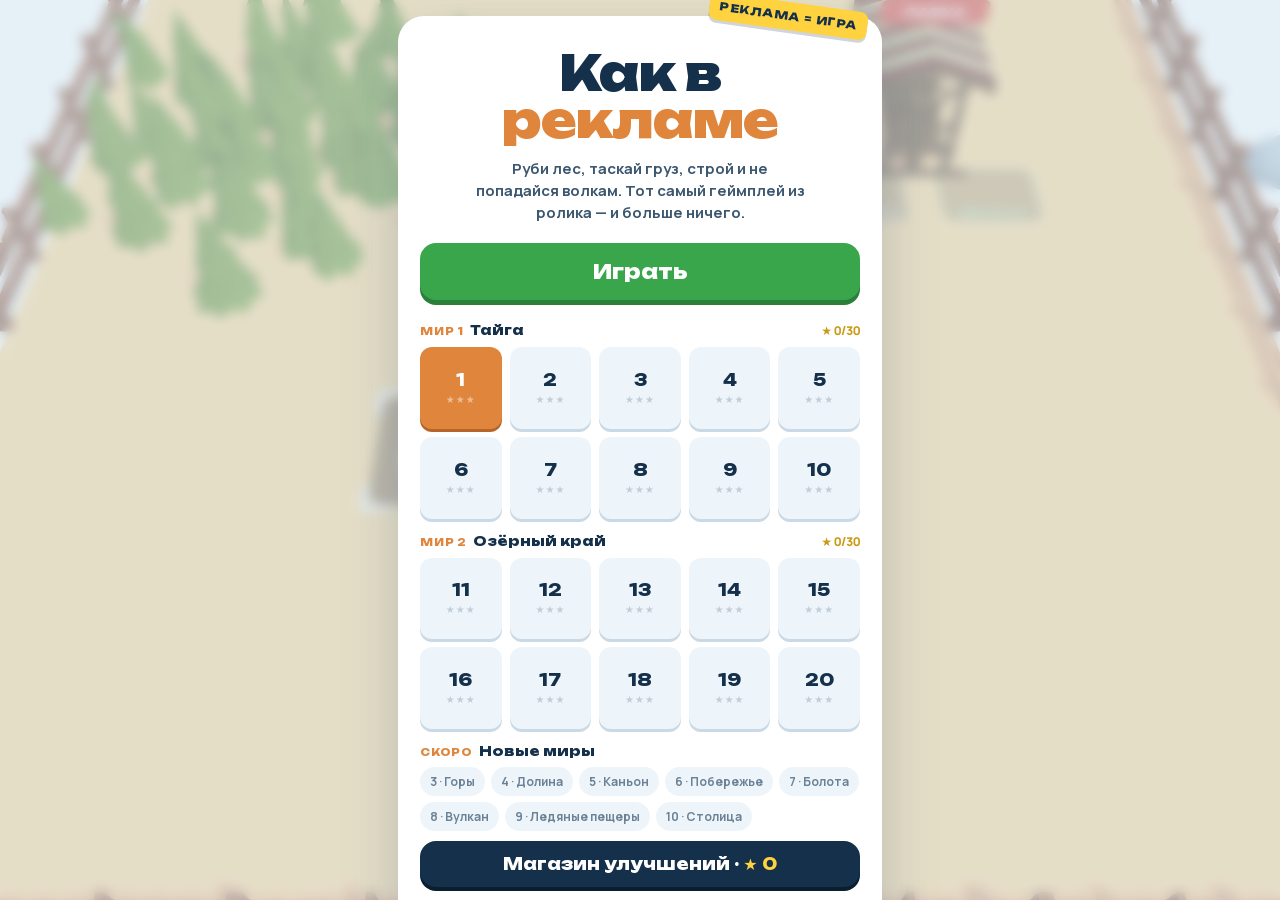
==== index.html @ d20b5e7c "Add files via upload" ====
<!doctype html>
<html lang="ru">
<meta charset="utf-8">
<meta name="viewport" content="width=device-width, initial-scale=1, viewport-fit=cover">
<title>Как в рекламе</title>

<link rel="stylesheet" href="fonts/fonts.css">
<style>
/* Полноэкранная 3D-сцена; интерфейс — плашки поверх, как в мобильных казуалках */
:root {
  --ink: #15304a;
  --snow: #eef5fa;
  --wood: #e0863c;
  --cash: #3aa64c;
  --gold: #ffd23f;
  --alert: #e2493b;
  --panel: rgba(255, 255, 255, .92);
  --display: "Unbounded", "Arial Black", system-ui, sans-serif;
  --body: "Manrope", system-ui, -apple-system, "Segoe UI", sans-serif;
  color-scheme: light;
}
[hidden] { display: none !important; }
html, body { height: 100%; margin: 0; overflow: hidden; background: #cfe3f0; color: var(--ink); font-family: var(--body); }
body { touch-action: none; -webkit-user-select: none; user-select: none; -webkit-tap-highlight-color: transparent; }
#game { position: fixed; inset: 0; }
#game canvas { display: block; width: 100%; height: 100%; }
button { font-family: var(--display); cursor: pointer; border: 0; }
button:focus-visible { outline: 3px solid var(--gold); outline-offset: 3px; }

/* HUD */
#hud { position: fixed; inset: 0; pointer-events: none; }
.hud-top {
  position: absolute; left: 0; right: 0; top: 0;
  padding: calc(env(safe-area-inset-top, 0px) + 12px) max(12px, env(safe-area-inset-right, 0px)) 0 max(12px, env(safe-area-inset-left, 0px));
  display: grid; grid-template-columns: auto 1fr auto; gap: 10px; align-items: start;
}
.money {
  display: flex; align-items: center; gap: 8px; background: var(--panel); border-radius: 14px;
  padding: 6px 14px 6px 8px; box-shadow: 0 3px 0 rgba(21, 48, 74, .18);
  font-family: var(--display); font-weight: 800; font-size: 22px; font-variant-numeric: tabular-nums;
}
.bill { width: 34px; height: 20px; border-radius: 4px; background: var(--cash); position: relative; box-shadow: inset 0 0 0 2px #2a8a3b; }
.bill::after { content: "$"; position: absolute; inset: 0; display: grid; place-items: center; color: #e9ffe9; font-size: 13px; font-weight: 900; }
.money.bump { animation: bump .25s ease-out; }
@keyframes bump { 40% { transform: scale(1.12); } }
.goal { justify-self: center; text-align: center; background: var(--panel); border-radius: 14px; padding: 7px 14px; box-shadow: 0 3px 0 rgba(21, 48, 74, .18); max-width: 100%; min-width: 0; }
.goal .lv { font-family: var(--display); font-weight: 800; font-size: 11px; letter-spacing: .08em; text-transform: uppercase; color: var(--wood); }
.goal .gt { font-weight: 800; font-size: 14px; }
.menu-btn { pointer-events: auto; width: 44px; height: 44px; border-radius: 14px; background: var(--panel); box-shadow: 0 3px 0 rgba(21, 48, 74, .18); color: var(--ink); font-size: 18px; font-weight: 900; }
.cargo {
  position: absolute; left: 50%; transform: translateX(-50%);
  bottom: calc(env(safe-area-inset-bottom, 0px) + 18px);
  background: rgba(21, 48, 74, .78); color: #fff; border-radius: 999px; padding: 6px 14px;
  font-weight: 800; font-size: 13px; font-variant-numeric: tabular-nums; white-space: nowrap;
}
.cargo.full { background: var(--wood); }
.hearts { margin-top: 6px; display: flex; gap: 3px; font-size: 22px; line-height: 1; }
.hearts span { color: var(--alert); text-shadow: 0 2px 0 rgba(21, 48, 74, .18); transition: transform .2s; }
.hearts span.off { color: rgba(21, 48, 74, .22); transform: scale(.85); }
.hint {
  position: absolute; left: 50%; transform: translateX(-50%); width: min(420px, calc(100% - 32px));
  bottom: calc(env(safe-area-inset-bottom, 0px) + 62px);
  background: var(--panel); border-radius: 14px; padding: 10px 14px; text-align: center; font-weight: 700; font-size: 14px; line-height: 1.35;
  box-shadow: 0 3px 0 rgba(21, 48, 74, .18); transition: opacity .4s;
}
.banner {
  position: absolute; left: 50%; top: 32%; transform: translate(-50%, -50%);
  font-family: var(--display); font-weight: 900; font-size: clamp(20px, 5.5vw, 40px); color: #fff; width: min(92vw, 720px); text-align: center; text-wrap: balance;
  text-shadow: 0 3px 0 var(--alert), 0 0 18px rgba(0, 0, 0, .25); opacity: 0; transition: opacity .25s;
}
.banner.show { opacity: 1; }
#flash { position: fixed; inset: 0; pointer-events: none; background: radial-gradient(transparent 40%, rgba(226, 73, 59, .55)); opacity: 0; transition: opacity .4s; }
#fx { position: fixed; inset: 0; pointer-events: none; overflow: hidden; }
.ft { position: absolute; left: 0; top: 0; font-family: var(--display); font-weight: 900; font-size: 20px; color: #fff; text-shadow: 0 2px 0 var(--cash), 0 0 6px rgba(0, 0, 0, .25); white-space: nowrap; will-change: transform; }
.ft.bad { text-shadow: 0 2px 0 var(--alert), 0 0 6px rgba(0, 0, 0, .25); }

/* Джойстик */
#joy { position: fixed; width: 120px; height: 120px; margin: -60px 0 0 -60px; border-radius: 50%; background: rgba(255, 255, 255, .25); box-shadow: inset 0 0 0 3px rgba(255, 255, 255, .7); pointer-events: none; }
#knob { position: absolute; left: 50%; top: 50%; width: 52px; height: 52px; margin: -26px 0 0 -26px; border-radius: 50%; background: rgba(255, 255, 255, .9); box-shadow: 0 3px 0 rgba(21, 48, 74, .25); }

/* Экраны */
.screen {
  position: fixed; inset: 0; display: grid; place-items: center; overflow-y: auto;
  padding: calc(env(safe-area-inset-top, 0px) + 16px) max(16px, env(safe-area-inset-right, 0px)) calc(env(safe-area-inset-bottom, 0px) + 16px) max(16px, env(safe-area-inset-left, 0px));
  background: rgba(207, 227, 240, .55); -webkit-backdrop-filter: blur(6px); backdrop-filter: blur(6px);
}
.card { width: min(440px, 100%); background: #fff; border-radius: 26px; padding: 28px 22px 22px; box-shadow: 0 8px 0 rgba(21, 48, 74, .16), 0 24px 60px rgba(21, 48, 74, .2); text-align: center; position: relative; }
.title { font-family: var(--display); font-weight: 900; font-size: clamp(34px, 10vw, 48px); line-height: .98; letter-spacing: -.02em; margin: 6px 0 0; text-wrap: balance; }
.title em { font-style: normal; color: var(--wood); }
.stamp {
  position: absolute; right: 14px; top: -14px; transform: rotate(8deg);
  background: var(--gold); color: var(--ink); font-family: var(--display); font-weight: 800; font-size: 11px; letter-spacing: .06em; text-transform: uppercase;
  padding: 7px 10px; border-radius: 8px; box-shadow: 0 3px 0 rgba(21, 48, 74, .2);
}
.tag { font-size: 15px; line-height: 1.45; margin: 14px auto 20px; max-width: 34ch; color: #3c5770; font-weight: 600; }
.play { width: 100%; background: var(--cash); color: #fff; font-size: 20px; font-weight: 800; padding: 16px; border-radius: 16px; box-shadow: 0 5px 0 #2a7f39; }
.play:active { transform: translateY(3px); box-shadow: 0 2px 0 #2a7f39; }
.lvl-head { font-family: var(--display); font-weight: 800; font-size: 11px; letter-spacing: .08em; text-transform: uppercase; color: #6b8296; margin: 22px 0 10px; }
.lvls { display: grid; grid-template-columns: repeat(5, 1fr); gap: 8px; }
.lvls button { aspect-ratio: 1; border-radius: 12px; background: var(--snow); color: var(--ink); font-size: 16px; font-weight: 800; box-shadow: 0 3px 0 #c9d9e5; }
.lvls button.cur { background: var(--wood); color: #fff; box-shadow: 0 3px 0 #b5652a; }
.lvls button:disabled { opacity: .4; cursor: default; }
.lvls button { display: grid; place-content: center; gap: 2px; }
.worlds { display: grid; gap: 14px; margin-top: 22px; text-align: left; }
.world-h { display: flex; justify-content: space-between; align-items: baseline; gap: 10px; margin-bottom: 8px; }
.world-h b { font-family: var(--display); font-size: 13px; font-weight: 800; }
.world-h span { font-size: 12px; font-weight: 800; color: #c99a12; font-variant-numeric: tabular-nums; }
.world-h small { font-family: var(--display); font-size: 10px; letter-spacing: .08em; text-transform: uppercase; color: var(--wood); margin-right: 6px; }
.soon { display: flex; flex-wrap: wrap; gap: 6px; }
.soon span { background: var(--snow); color: #6b8296; border-radius: 999px; padding: 6px 10px; font-size: 12px; font-weight: 700; }
.lvls .st { font-family: var(--body); font-size: 10px; letter-spacing: 1px; color: var(--gold); text-shadow: 0 1px 0 rgba(21, 48, 74, .25); }
.lvls .st i { font-style: normal; color: rgba(21, 48, 74, .2); text-shadow: none; }
.lvls button.cur .st i { color: rgba(255, 255, 255, .45); }
.shop-btn { width: 100%; margin-top: 10px; background: var(--ink); color: #fff; font-size: 16px; font-weight: 800; padding: 13px; border-radius: 16px; box-shadow: 0 4px 0 #0b1e30; }
.shop-btn b { color: var(--gold); }
.win-stars { display: grid; gap: 6px; text-align: left; margin: 0 auto 18px; max-width: 280px; }
.win-stars div { display: flex; gap: 10px; align-items: center; font-weight: 700; font-size: 14px; color: #3c5770; }
.win-stars span { font-size: 22px; color: rgba(21, 48, 74, .2); }
.win-stars .ok span { color: var(--gold); text-shadow: 0 2px 0 #c99a12; }
.perks { display: grid; gap: 8px; margin: 16px 0 6px; text-align: left; }
.perk { display: grid; grid-template-columns: 1fr auto; gap: 4px 12px; align-items: center; background: var(--snow); border-radius: 14px; padding: 11px 12px; }
.perk h3 { margin: 0; font-family: var(--display); font-size: 13px; font-weight: 800; }
.perk p { margin: 0; grid-column: 1; font-size: 12.5px; color: #3c5770; font-weight: 600; line-height: 1.35; }
.perk button { grid-row: 1 / span 2; grid-column: 2; min-width: 74px; padding: 10px 12px; border-radius: 12px; background: var(--gold); color: var(--ink); font-size: 14px; font-weight: 800; box-shadow: 0 3px 0 #c99a12; }
.perk button:disabled { background: #dbe5ee; box-shadow: none; color: #6b8296; cursor: default; }
.perk .lvl { color: var(--wood); }
.balance { font-family: var(--display); font-weight: 800; font-size: 18px; margin-top: 6px; }
.balance b { color: #c99a12; }
.foot { margin-top: 16px; font-size: 12px; color: #6b8296; line-height: 1.4; }
.sound { margin-top: 12px; background: none; color: #6b8296; font-family: var(--body); font-weight: 700; font-size: 13px; padding: 6px; }
.win-big { font-family: var(--display); font-weight: 900; font-size: 34px; margin: 4px 0 6px; }
.win-sub { font-weight: 700; color: #3c5770; margin-bottom: 18px; }
.stats { display: flex; justify-content: center; gap: 22px; margin-bottom: 20px; font-variant-numeric: tabular-nums; }
.stats b { display: block; font-family: var(--display); font-size: 22px; }
.stats span { font-size: 12px; color: #6b8296; font-weight: 700; }
@media (prefers-reduced-motion: reduce) { .money.bump { animation: none; } }
</style>

<div id="game"></div>
<div id="fx"></div>
<div id="flash"></div>
<div id="hud" hidden>
  <div class="hud-top">
    <div><div class="money" id="money"><span class="bill"></span><span id="moneyV">0</span></div><div class="hearts" id="hearts" aria-label="Здоровье"></div></div>
    <div class="goal"><div class="lv" id="lvName">Уровень 1</div><div class="gt" id="goalT">Цель</div></div>
    <button class="menu-btn" id="menuBtn" aria-label="Меню">II</button>
  </div>
  <div class="hint" id="hint"></div>
  <div class="cargo" id="cargo">Груз 0/8</div>
  <div class="banner" id="banner">Волк рядом!</div>
</div>
<div id="joy" hidden><div id="knob"></div></div>

<div class="screen" id="menu">
  <div class="card">
    <div class="stamp">реклама = игра</div>
    <h1 class="title">Как в<br><em>рекламе</em></h1>
    <p class="tag">Руби лес, таскай груз, строй и не попадайся волкам. Тот самый геймплей из ролика — и больше ничего.</p>
    <button class="play" id="playBtn">Играть</button>
    <div class="worlds" id="lvls"></div>
    <button class="shop-btn" id="shopBtn">Магазин улучшений · <b id="starBal">★ 0</b></button>
    <button class="sound" id="soundBtn">Звук: вкл</button>
    <div class="foot">Тяни пальцем по экрану, чтобы идти. На компьютере — WASD или стрелки.</div>
    <div class="foot" id="testNote" hidden>Тестовый режим: все уровни открыты.</div>
  </div>
</div>

<div class="screen" id="shop" hidden>
  <div class="card">
    <div class="lvl-head" style="margin-top:0">Навсегда, для всех уровней</div>
    <h2 class="win-big" style="font-size:26px">Магазин улучшений</h2>
    <div class="balance">У тебя: <b id="shopBal">★ 0</b></div>
    <div class="perks" id="perks"></div>
    <div class="foot">Звёзды дают за уровни: построил, обошёлся без укусов и потерь, уложился во время. Переиграй уровень, чтобы добрать звёзды.</div>
    <button class="sound" id="shopBack">Назад</button>
  </div>
</div>

<div class="screen" id="win" hidden>
  <div class="card">
    <div class="lvl-head" style="margin-top:0" id="winLv">Уровень 1</div>
    <div class="win-big" id="winT">Построено!</div>
    <div class="win-sub" id="winS">Склад готов</div>
    <div class="win-stars" id="winStars"></div>
    <div class="stats">
      <div><b id="stTime">0:00</b><span>время</span></div>
      <div><b id="stEarn">$0</b><span>заработано</span></div>
    </div>
    <button class="play" id="nextBtn">Дальше</button>
    <button class="sound" id="toMenuBtn">В меню</button>
  </div>
</div>

<script src="vendor/three.min.js"></script>
<script src="vendor/GLTFLoader.js"></script>
<script src="vendor/SkeletonUtils.js"></script>
<script src="levels.js"></script>
<script>
(() => {
'use strict';
const $ = s => document.querySelector(s);
const PI = Math.PI;
const rnd = (a, b) => a + Math.random() * (b - a);

// ---------- Данные ----------
const ITEM = {
  log:   { val: 2,  step: .34, name: 'БРЁВНА' },
  plank: { val: 6,  step: .15, name: 'ДОСКИ' },
  stone: { val: 3,  step: .36, name: 'КАМЕНЬ' },
  brick: { val: 9,  step: .25, name: 'КИРПИЧ' },
  fish:  { val: 3,  step: .22, name: 'РЫБА' },
  meal:  { val: 10, step: .26, name: 'КОНСЕРВЫ' },
  beam:  { val: 12, step: .21, name: 'БРУС' },
  furn:  { val: 22, step: .42, name: 'МЕБЕЛЬ' },
  tile:  { val: 17, step: .08, name: 'ПЛИТКА' },
  mosaic:{ val: 30, step: .1,  name: 'МОЗАИКА' },
  snack: { val: 18, step: .26, name: 'ЗАКУСКИ' },
  deli:  { val: 32, step: .2,  name: 'ДЕЛИКАТЕСЫ' },
  reed:  { val: 2,  step: .2,  name: 'ТРОСТНИК' },
  basket:{ val: 7,  step: .3,  name: 'КОРЗИНЫ' },
  crate: { val: 14, step: .4,  name: 'КОРОБА' },
  cash:  { val: 0,  step: .08 },
};
const SRC = {
  tree: { item: 'log',   hp: 5, regrow: 5 },
  rock: { item: 'stone', hp: 6, regrow: 6 },
  hole: { item: 'fish',  hp: 7, regrow: 4 },
  reed: { item: 'reed',  hp: 5, regrow: 4 },
};
const CONV = {
  saw:   { in: 'log',   out: 'plank', time: .55, label: 'ПИЛОРАМА',  color: 0x3d87d6, tiers: ['plank', 'beam', 'furn'] },
  kiln:  { in: 'stone', out: 'brick', time: .65, label: 'ПЕЧЬ',      color: 0xd8683f, tiers: ['brick', 'tile', 'mosaic'] },
  grill: { in: 'fish',  out: 'meal',  time: .65, label: 'КОПТИЛЬНЯ', color: 0x8a66cf, tiers: ['meal', 'snack', 'deli'] },
  weave: { in: 'reed',  out: 'basket', time: .5, label: 'ПЛЕТЕЛЬНЯ', color: 0x9b7a3a, tiers: ['basket', 'crate'] },
};

const LEVELS = window.KVR_LEVELS, WORLDS = window.KVR_WORLDS;
// ---------- Хранилище ----------
const store = {
  get(k, d) { try { const v = localStorage.getItem(k); return v == null ? d : JSON.parse(v); } catch (e) { return d; } },
  set(k, v) { try { localStorage.setItem(k, JSON.stringify(v)); } catch (e) {} },
};
// Тестовый режим: все уровни открыты сразу. Перед выпуском поставить false
const TEST_UNLOCK_ALL = true;
let unlocked = TEST_UNLOCK_ALL ? LEVELS.length - 1 : Math.min(store.get('kvr_unlocked', 0), LEVELS.length - 1);
let muted = store.get('kvr_muted', false);
// Звёзды: лучший результат по каждому уровню. Бонусы покупаются за звёзды и действуют на всех уровнях
let bestStars = store.get('kvr_stars', {});
let perks = store.get('kvr_perks', {});
const PAR_TIME = 180;
const PERKS = [
  { id: 'cash', name: 'Стартовый капитал', costs: [3, 6, 12], desc: l => `Начинаешь уровень с $${[30, 80, 200][l]}`, val: l => [0, 30, 80, 200][l] },
  { id: 'heart', name: 'Четвёртое сердце', costs: [10], desc: () => 'Четыре сердца вместо трёх' },
  { id: 'boots', name: 'Удобные сапоги', costs: [5], desc: () => 'С первой секунды бегаешь на 10% быстрее' },
  { id: 'pocket', name: 'Большой карман', costs: [5], desc: () => 'Рюкзак на старте — 10 мест вместо 8' },
  { id: 'torch', name: 'Долгий факел', costs: [4], desc: () => 'Факел горит 20 секунд вместо 15' },
  { id: 'worker', name: 'Первый работник', costs: [15], desc: () => 'Первого работника на уровне нанимаешь бесплатно' },
];
const perkLvl = id => perks[id] || 0;
const starsTotal = () => Object.values(bestStars).reduce((a, b) => a + b, 0);
const starsSpent = () => PERKS.reduce((sum, p) => sum + p.costs.slice(0, perkLvl(p.id)).reduce((a, b) => a + b, 0), 0);
const starsLeft = () => starsTotal() - starsSpent();

// ---------- Звук ----------
let AC = null;
function initAudio() { if (AC) return; try { AC = new (window.AudioContext || window.webkitAudioContext)(); } catch (e) {} }
function beep(f = 600, d = .06, type = 'sine', v = .05) {
  if (!AC || muted) return;
  const t = AC.currentTime, o = AC.createOscillator(), g = AC.createGain();
  o.type = type; o.frequency.setValueAtTime(f, t);
  g.gain.setValueAtTime(v, t); g.gain.exponentialRampToValueAtTime(.0001, t + d);
  o.connect(g).connect(AC.destination); o.start(t); o.stop(t + d + .02);
}
let lastBeep = 0;
function tick(f) { const n = performance.now(); if (n - lastBeep < 45) return; lastBeep = n; beep(f, .05, 'triangle', .04); }

// ---------- Рендер ----------
const renderer = new THREE.WebGLRenderer({ antialias: true });
renderer.setPixelRatio(Math.min(window.devicePixelRatio || 1, 2));
renderer.shadowMap.enabled = true;
renderer.shadowMap.type = THREE.PCFSoftShadowMap;
renderer.outputEncoding = THREE.sRGBEncoding;
$('#game').appendChild(renderer.domElement);
const scene = new THREE.Scene();
scene.background = new THREE.Color(0xcfe3f0);
scene.fog = new THREE.Fog(0xcfe3f0, 34, 75);
const camera = new THREE.PerspectiveCamera(42, 1, .1, 200);
scene.add(new THREE.HemisphereLight(0xffffff, 0x9cb3c7, 1.0));
const sun = new THREE.DirectionalLight(0xfff2dc, 1.05);
sun.castShadow = true;
sun.shadow.mapSize.set(1024, 1024);
Object.assign(sun.shadow.camera, { left: -20, right: 20, top: 20, bottom: -20, near: 1, far: 60 });
sun.shadow.bias = -.0008;
scene.add(sun, sun.target);

const matCache = {};
function M(c, extra) {
  const k = c + (extra ? JSON.stringify(extra) : '');
  return matCache[k] || (matCache[k] = new THREE.MeshLambertMaterial(Object.assign({ color: new THREE.Color(c).convertSRGBToLinear() }, extra)));
}
function mesh(geo, c, extra) {
  const m = new THREE.Mesh(geo, M(c, extra));
  m.castShadow = true; m.receiveShadow = true;
  return m;
}
const GEO = {
  log: new THREE.CylinderGeometry(.17, .17, .85, 10).rotateZ(PI / 2),
  plank: new THREE.BoxGeometry(.9, .12, .34),
  stone: new THREE.DodecahedronGeometry(.21),
  brick: new THREE.BoxGeometry(.5, .22, .3),
  fish: new THREE.SphereGeometry(.2, 10, 8).scale(2.2, .7, .9),
  meal: new THREE.CylinderGeometry(.19, .19, .24, 12),
  beam: new THREE.BoxGeometry(.9, .2, .2),
  furn: new THREE.BoxGeometry(.55, .4, .45),
  tile: new THREE.BoxGeometry(.5, .06, .5),
  mosaic: new THREE.BoxGeometry(.5, .08, .5),
  snack: new THREE.CylinderGeometry(.17, .17, .24, 10),
  deli: new THREE.CylinderGeometry(.22, .22, .18, 12),
  reed: new THREE.CylinderGeometry(.14, .14, .85, 8).rotateZ(PI / 2),
  basket: new THREE.CylinderGeometry(.24, .17, .28, 10),
  crate: new THREE.BoxGeometry(.55, .38, .45),
  cash: new THREE.BoxGeometry(.55, .07, .28),
};
const ITEM_COLOR = { log: 0xc5713a, plank: 0xeab877, stone: 0x97a1ac, brick: 0xc24f3a, fish: 0x6f96b5, meal: 0xf2a230, cash: 0x3aa64c,
  beam: 0xa8693a, furn: 0x7b4a2a, tile: 0xd9774a, mosaic: 0x3aa6b9, snack: 0x5fae5f, deli: 0xffd23f,
  reed: 0x9bb54a, basket: 0xc08a4a, crate: 0xb5653a };
// Предметы в руках: где есть 3D-модель — она (подогнана по длине, шаг стопки берётся из её высоты), иначе простая фигура
const ITEM_MODEL = { log: ['item_log', .85], plank: ['item_plank', .9], fish: ['item_fish', .8], crate: ['item_box', .55] };
const itemTpl = {};
function itemTemplate(kind) {
  if (itemTpl[kind]) return itemTpl[kind];
  const cfg = ITEM_MODEL[kind]; if (!cfg || !ASSETS[cfg[0]]) return null;
  const m = model(cfg[0], cfg[1], 'w'), inner = m.children[0];
  const sz = new THREE.Box3().setFromObject(m).getSize(new THREE.Vector3());
  if (sz.z > sz.x) inner.rotation.y = PI / 2;          // в стопке предмет лежит вдоль оси x
  const h = m.userData.height;
  inner.position.y -= h / 2;                            // стопка ставит предмет по центру
  ITEM[kind].step = Math.max(.1, h + .01);
  let skinned = false; m.traverse(o => { if (o.isSkinnedMesh) skinned = true; });
  return (itemTpl[kind] = { m, skinned });
}
function makeItem(kind) {
  const t = itemTemplate(kind);
  if (t) return t.skinned ? THREE.SkeletonUtils.clone(t.m) : t.m.clone(true);
  return mesh(GEO[kind], ITEM_COLOR[kind]);
}
const wp = o => o.getWorldPosition(new THREE.Vector3());

// Текстуры-надписи на земле
let texList = [];
function canvasTex(w, h) {
  const c = document.createElement('canvas'); c.width = w; c.height = h;
  const tex = new THREE.CanvasTexture(c); tex.encoding = THREE.sRGBEncoding; tex.anisotropy = 4;
  texList.push(tex);
  return { c, ctx: c.getContext('2d'), tex };
}
function rr(ctx, x, y, w, h, r) {
  ctx.beginPath(); ctx.moveTo(x + r, y); ctx.arcTo(x + w, y, x + w, y + h, r); ctx.arcTo(x + w, y + h, x, y + h, r);
  ctx.arcTo(x, y + h, x, y, r); ctx.arcTo(x, y, x + w, y, r); ctx.closePath();
}
function flatPlane(tex, w, h) {
  const m = new THREE.Mesh(new THREE.PlaneGeometry(w, h), new THREE.MeshBasicMaterial({ map: tex, transparent: true, depthWrite: false }));
  m.rotation.x = -PI / 2; m.renderOrder = 1;
  return m;
}
function fitFont(ctx, text, weight, size, maxW) {
  do { ctx.font = `${weight} ${size}px Unbounded, "Arial Black", sans-serif`; size -= 2; } while (ctx.measureText(text).width > maxW && size > 10);
}
function zoneMark(text, color = '#ffffff') {
  const cv = canvasTex(256, 200), { ctx } = cv;
  rr(ctx, 10, 10, 236, 180, 24); ctx.fillStyle = 'rgba(70,45,28,.28)'; ctx.fill();
  ctx.setLineDash([18, 12]); ctx.lineWidth = 7; ctx.strokeStyle = color; rr(ctx, 10, 10, 236, 180, 24); ctx.stroke();
  ctx.setLineDash([]); ctx.fillStyle = color; ctx.textAlign = 'center'; fitFont(ctx, text, 800, 30, 200); ctx.fillText(text, 128, 172);
  cv.tex.needsUpdate = true;
  return flatPlane(cv.tex, 1.9, 1.5);
}
function signBoard(text, bg) {
  const cv = canvasTex(256, 72), { ctx } = cv;
  rr(ctx, 4, 4, 248, 64, 14); ctx.fillStyle = bg; ctx.fill();
  ctx.fillStyle = '#fff'; ctx.textAlign = 'center'; ctx.textBaseline = 'middle'; fitFont(ctx, text, 800, 30, 220); ctx.fillText(text, 128, 38);
  cv.tex.needsUpdate = true;
  const m = new THREE.Mesh(new THREE.PlaneGeometry(1.9, .53), new THREE.MeshBasicMaterial({ map: cv.tex, transparent: true }));
  return m;
}

// ---------- 3D-модели (Quaternius, CC0 — список в models/CREDITS.txt) ----------
// Общие модели нужны всегда, остальные — по миру (WORLDS[i].models в levels.js)
const COMMON_ASSETS = ['player', 'helper', 'wolf', 'pine', 'rock', 'bonfire', 'market', 'fence', 'item_log', 'item_plank', 'item_fish'];
const worldOf = i => Math.floor(i / 10);
const worldAssets = i => (WORLDS[worldOf(i)] && WORLDS[worldOf(i)].models) || [];
const CONV_MODEL = { saw: 'sawmill', kiln: 'kiln', grill: 'grill', weave: 'weaver' };
const ASSETS = {};
const assetTried = new Set();
const missingAssets = names => names.filter(n => !assetTried.has(n));
function loadAssets(names, onProgress = () => {}) {
  names = missingAssets(names); names.forEach(n => assetTried.add(n));
  if (!names.length) return Promise.resolve();
  if (!THREE.GLTFLoader) return Promise.resolve();
  const loader = new THREE.GLTFLoader();
  let done = 0;
  const step = () => { done++; onProgress(done / names.length); };
  return Promise.all(names.map(n => new Promise(res => {
    // модели лежат как .json с base64 внутри: артефакт не раздаёт .glb
    fetch('models/' + n + '.json').then(r => r.json()).then(j => {
      const bin = atob(j.glb), buf = new Uint8Array(bin.length);
      for (let i = 0; i < bin.length; i++) buf[i] = bin.charCodeAt(i);
      loader.parse(buf.buffer, '', g => {
      g.scene.traverse(o => {
        if (!o.isMesh) return;
        o.castShadow = true; o.receiveShadow = true;
        (Array.isArray(o.material) ? o.material : [o.material]).forEach(m => { if ('metalness' in m) { m.metalness = 0; m.roughness = Math.max(m.roughness, .85); } });
      });
      ASSETS[n] = g; step(); res();
      }, () => { step(); res(); });
    }).catch(() => { step(); res(); });
  })));
}
// Копия модели, приведённая к нужному размеру: стоит на земле, по центру. fit: 'h' — по высоте, 'w' — по ширине основания
function model(name, size, fit = 'h') {
  const a = ASSETS[name]; if (!a) return null;
  let skinned = false; a.scene.traverse(o => { if (o.isSkinnedMesh) skinned = true; });
  const obj = skinned && THREE.SkeletonUtils ? THREE.SkeletonUtils.clone(a.scene) : a.scene.clone(true);
  const wrap = new THREE.Group(); wrap.add(obj);
  obj.updateMatrixWorld(true);
  const sz = new THREE.Box3().setFromObject(obj).getSize(new THREE.Vector3());
  obj.scale.multiplyScalar(size / (fit === 'h' ? sz.y : Math.max(sz.x, sz.z)));
  obj.updateMatrixWorld(true);
  const b = new THREE.Box3().setFromObject(obj), c = b.getCenter(new THREE.Vector3());
  obj.position.x -= c.x; obj.position.z -= c.z; obj.position.y -= b.min.y;
  wrap.userData.height = b.max.y - b.min.y;
  return wrap;
}
function makeRig(root, gltf, map) {
  const mixer = new THREE.AnimationMixer(root), acts = {};
  for (const [k, names] of Object.entries(map)) {
    for (const n of names) { const clip = gltf.animations.find(c => c.name.endsWith(n)); if (clip) { acts[k] = mixer.clipAction(clip); break; } }
  }
  return { mixer, acts, cur: null };
}
// Разовое движение (удар, падение, взмах): пока оно идёт, бег и стойка его не перебивают
function playOnce(rig, k, hold) {
  if (!rig || !rig.acts[k]) return;
  const a = rig.acts[k];
  if (rig.cur && rig.cur !== k && rig.acts[rig.cur]) rig.acts[rig.cur].fadeOut(.1);
  a.reset(); a.setLoop(THREE.LoopOnce, 1); a.clampWhenFinished = !!hold; a.setEffectiveWeight(1).fadeIn(.1).play();
  rig.cur = k; rig.lock = hold ? Infinity : a.getClip().duration * .9;
}
function resetRig(rig) {
  if (!rig) return;
  rig.mixer.stopAllAction(); rig.cur = null; rig.lock = 0;
  Object.values(rig.acts).forEach(a => { a.setLoop(THREE.LoopRepeat, Infinity); a.clampWhenFinished = false; });
  play(rig, 'idle', 0);
}
function play(rig, k, fade = .18) {
  if (!rig || rig.cur === k || !rig.acts[k] || rig.lock > 0) return;
  const a = rig.acts[k]; a.reset().setEffectiveWeight(1).fadeIn(fade).play();
  if (rig.cur && rig.acts[rig.cur]) rig.acts[rig.cur].fadeOut(fade);
  rig.cur = k;
}
function makeCharModel(kind, scale) {
  const g = new THREE.Group(), m = model(kind, 1.75);
  g.add(m);
  const rig = makeRig(m.children[0], ASSETS[kind], { idle: ['Idle_Neutral', 'Man_Idle', '|Idle'], run: ['|Run', 'Man_Run'],
    work: ['|Interact', 'Man_Punch'], hit: ['|HitRecieve'], death: ['|Death', 'Man_Death'], wave: ['|Wave', 'Man_Clapping'] });
  play(rig, 'idle', 0);
  const holder = new THREE.Group(); holder.position.set(0, .9, .42); g.add(holder);
  g.scale.setScalar(scale);
  return { g, holder, rig, phase: 0 };
}
function makeMooseModel() {
  const g = new THREE.Group(), m = model('moose', 1.9);
  g.add(m);
  const rig = makeRig(m.children[0], ASSETS.moose, { walk: ['Walk'], run: ['Gallop'], jump: ['Gallop_Jump'], idle: ['Idle'] });
  play(rig, 'walk', 0);
  return { g, legs: [], rig, phase: 0 };
}
function makeWolfModel() {
  const g = new THREE.Group(), m = model('wolf', 1.0);
  g.add(m);
  const rig = makeRig(m.children[0], ASSETS.wolf, { walk: ['Walk'], run: ['Gallop'], jump: ['Gallop_Jump'], idle: ['Idle'] });
  play(rig, 'walk', 0);
  return { g, legs: [], rig, phase: 0 };
}
function updRigs(dt) {
  const all = [player.ch, ...G.helpers.map(h => h.ch), ...G.wolves.map(o => o.w)];
  for (const c of all) {
    if (c.workT > 0) c.workT -= dt;
    if (c.rig) { if (c.rig.lock > 0 && c.rig.lock !== Infinity) c.rig.lock -= dt; c.rig.mixer.update(dt); }
  }
  for (let i = G.dying.length - 1; i >= 0; i--) {
    const d = G.dying[i]; d.t -= dt; if (d.ch.rig) d.ch.rig.mixer.update(dt);
    if (d.t <= 0) { world.remove(d.ch.g); G.dying.splice(i, 1); }
  }
}

// ---------- Модели ----------
function makeChar(jacket, hat, scale = 1, kind) {
  if (kind && ASSETS[kind]) return makeCharModel(kind, scale);
  const g = new THREE.Group();
  const legGeo = new THREE.BoxGeometry(.18, .46, .2).translate(0, -.23, 0);
  const legL = mesh(legGeo, 0x34404f), legR = mesh(legGeo, 0x34404f);
  legL.position.set(-.12, .46, 0); legR.position.set(.12, .46, 0);
  const body = mesh(new THREE.CylinderGeometry(.28, .34, .6, 10), jacket); body.position.y = .74;
  const head = mesh(new THREE.SphereGeometry(.24, 12, 10), 0xf1c49c); head.position.y = 1.24;
  const cap = mesh(new THREE.ConeGeometry(.27, .34, 10), hat); cap.position.y = 1.48;
  const pom = mesh(new THREE.SphereGeometry(.08, 8, 6), 0xffffff); pom.position.y = 1.67;
  const armGeo = new THREE.BoxGeometry(.12, .12, .46);
  const armL = mesh(armGeo, jacket), armR = mesh(armGeo, jacket);
  armL.position.set(-.3, .88, .2); armR.position.set(.3, .88, .2);
  const holder = new THREE.Group(); holder.position.set(0, .92, .55);
  g.add(legL, legR, body, head, cap, pom, armL, armR, holder);
  g.scale.setScalar(scale);
  return { g, legL, legR, holder, phase: 0 };
}
function animWalk(ch, moving, dt, spd) {
  if (ch.rig) { play(ch.rig, moving ? 'run' : ch.workT > 0 && ch.rig.acts.work ? 'work' : 'idle'); if (ch.rig.acts.run) ch.rig.acts.run.timeScale = Math.max(.7, spd / 4.5); return; }
  if (moving) ch.phase += dt * spd * 2.4; else ch.phase *= .8;
  const s = Math.sin(ch.phase) * (moving ? .7 : 0);
  ch.legL.rotation.x = s; ch.legR.rotation.x = -s;
  ch.g.children[2].position.y = .74 + Math.abs(Math.sin(ch.phase)) * (moving ? .04 : 0);
}
function makeWolf(kind) {
  if (kind === 'moose' && ASSETS.moose) return makeMooseModel();
  if (ASSETS.wolf) return makeWolfModel();
  const g = new THREE.Group(), grey = 0x737d89;
  const body = mesh(new THREE.BoxGeometry(.46, .38, .95), grey); body.position.y = .52;
  const head = mesh(new THREE.BoxGeometry(.38, .34, .38), grey); head.position.set(0, .72, .58);
  const snout = mesh(new THREE.BoxGeometry(.2, .15, .24), 0x5c6570); snout.position.set(0, .64, .84);
  const earGeo = new THREE.ConeGeometry(.08, .18, 4);
  const e1 = mesh(earGeo, grey), e2 = mesh(earGeo, grey); e1.position.set(-.11, .96, .54); e2.position.set(.11, .96, .54);
  const eyeM = new THREE.MeshBasicMaterial({ color: 0xff3b2f });
  const eyeG = new THREE.SphereGeometry(.04, 6, 4);
  const y1 = new THREE.Mesh(eyeG, eyeM), y2 = new THREE.Mesh(eyeG, eyeM); y1.position.set(-.1, .77, .77); y2.position.set(.1, .77, .77);
  const tail = mesh(new THREE.BoxGeometry(.12, .12, .45), 0x5c6570); tail.position.set(0, .62, -.62); tail.rotation.x = .6;
  const legGeo = new THREE.BoxGeometry(.11, .34, .11).translate(0, -.17, 0);
  const legs = [[-.15, .33], [.15, .33], [-.15, -.33], [.15, -.33]].map(([x, z]) => { const l = mesh(legGeo, 0x5c6570); l.position.set(x, .36, z); return l; });
  g.add(body, head, snout, e1, e2, y1, y2, tail, ...legs);
  return { g, legs, phase: 0 };
}
function makeSourceModel(t) {
  const g = new THREE.Group(), crown = new THREE.Group();
  let stump;
  if (t === 'tree' && ASSETS.pine) {
    crown.add(model('pine', rnd(1.9, 2.3)));
    stump = mesh(new THREE.CylinderGeometry(.18, .21, .22, 10), 0x9a6a40); stump.position.y = .11;
  } else if (t === 'rock' && ASSETS.rock) {
    crown.add(model('rock', 1.5, 'w'));
    stump = mesh(new THREE.DodecahedronGeometry(.2), 0x8f99a5); stump.position.y = .1;
  } else if (t === 'reed') {
    if (ASSETS.reeds) crown.add(model('reeds', rnd(1.2, 1.5)));
    else for (let i = 0; i < 7; i++) { const c = mesh(new THREE.CylinderGeometry(.03, .04, 1.3), 0x7aa53a); c.position.set(rnd(-.3, .3), .65, rnd(-.3, .3)); c.rotation.z = rnd(-.15, .15); crown.add(c); }
    stump = mesh(new THREE.CylinderGeometry(.35, .4, .06, 10), 0x6f8f3a); stump.position.y = .03;
  } else if (t === 'tree') {
    const trunk = mesh(new THREE.CylinderGeometry(.12, .17, .6), 0x8a5a33); trunk.position.y = .3; crown.add(trunk);
    [[.85, 1.0, .95], [.66, .9, 1.45], [.46, .8, 1.95]].forEach(([r, h, y]) => { const c = mesh(new THREE.ConeGeometry(r, h, 8), 0x3e8d72); c.position.y = y; crown.add(c); });
    const snow = mesh(new THREE.ConeGeometry(.24, .34, 8), 0xffffff); snow.position.y = 2.25; crown.add(snow);
    stump = mesh(new THREE.CylinderGeometry(.18, .21, .22, 10), 0x9a6a40); stump.position.y = .11;
  } else if (t === 'rock') {
    [[.55, 0, 0, .45], [.4, .45, .25, .32], [.36, -.35, .3, .28], [.3, .1, -.4, .25]].forEach(([r, x, z, y]) => {
      const s = mesh(new THREE.DodecahedronGeometry(r), 0x8f99a5); s.position.set(x, y, z); s.rotation.set(rnd(0, 3), rnd(0, 3), 0); crown.add(s);
    });
    const cap = mesh(new THREE.DodecahedronGeometry(.3), 0xf4f8fb); cap.position.set(.02, .82, 0); cap.scale.set(1, .35, 1); crown.add(cap);
    stump = mesh(new THREE.DodecahedronGeometry(.2), 0x8f99a5); stump.position.y = .1;
  } else {
    const rim = mesh(new THREE.CylinderGeometry(.9, .95, .08, 18), 0xf3f8fb); rim.position.y = .04; g.add(rim);
    const water = new THREE.Mesh(new THREE.CylinderGeometry(.7, .7, .1, 18), M(0x245d8c)); water.position.y = .05; crown.add(water);
    const bob = mesh(new THREE.SphereGeometry(.09, 8, 6), 0xe2493b); bob.position.set(.2, .14, .1); crown.add(bob);
    const rod = mesh(new THREE.CylinderGeometry(.025, .025, 1.6), 0x8a5a33); rod.position.set(-.75, .7, -.3); rod.rotation.z = -.9; g.add(rod);
    stump = mesh(new THREE.CylinderGeometry(.7, .7, .11, 18), 0xd5e6f2); stump.position.y = .05;
  }
  stump.visible = false;
  g.add(crown, stump);
  return { g, crown, stump };
}
function makeMarket() {
  const g = new THREE.Group();
  if (ASSETS.market) {
    const m = model('market', 2.7, 'w'); g.add(m);
    const sign = signBoard('ЛАВКА', '#e2493b'); sign.position.set(0, m.userData.height + .35, .3); g.add(sign);
    return g;
  }
  const counter = mesh(new THREE.BoxGeometry(2.4, .9, 1.1), 0xb2763d); counter.position.y = .45;
  const top = mesh(new THREE.BoxGeometry(2.6, .1, 1.3), 0xe7b47a); top.position.y = .95;
  g.add(counter, top);
  [[-1.2, -.55], [1.2, -.55], [-1.2, .55], [1.2, .55]].forEach(([x, z]) => { const p = mesh(new THREE.CylinderGeometry(.06, .06, 2.1), 0x8a5a33); p.position.set(x, 1.05, z); g.add(p); });
  for (let i = 0; i < 6; i++) {
    const s = mesh(new THREE.BoxGeometry(.45, .08, 1.5), i % 2 ? 0xffffff : 0xe2493b);
    s.position.set(-1.12 + i * .45, 2.15, .05); s.rotation.x = .18; g.add(s);
  }
  const sign = signBoard('ЛАВКА', '#e2493b'); sign.position.set(0, 2.55, .2); g.add(sign);
  return g;
}
function makeConverter(type) {
  const d = CONV[type], g = new THREE.Group();
  if (ASSETS[CONV_MODEL[type]]) {
    const m = model(CONV_MODEL[type], 2.7, 'w'); g.add(m);
    [-1, 1].forEach(s => { const belt = mesh(new THREE.BoxGeometry(.5, .06, .9), 0x2d3a4a); belt.position.set(s * 1.2, .05, 1.2); g.add(belt); });
    const h = m.userData.height;
    const sign = signBoard(d.label, '#15304a'); sign.position.set(0, h + .35, .6); g.add(sign);
    return { g, spinner: null, glow: null, sign, chimTop: new THREE.Vector3(0, h, 0) };
  }
  const base = mesh(new THREE.BoxGeometry(2.8, .3, 2), 0x5b6573); base.position.y = .15;
  const house = mesh(new THREE.BoxGeometry(1.8, 1.3, 1.3), d.color); house.position.y = .95;
  const roof = mesh(new THREE.BoxGeometry(2, .16, 1.5), 0x2d3a4a); roof.position.y = 1.68;
  const chim = mesh(new THREE.CylinderGeometry(.15, .18, .8), 0x2d3a4a); chim.position.set(.55, 2.1, -.3);
  g.add(base, house, roof, chim);
  let spinner = null, glow = null;
  if (type === 'saw') {
    spinner = mesh(new THREE.CylinderGeometry(.5, .5, .05, 16), 0xd6dde5); spinner.rotation.x = PI / 2; spinner.position.set(0, 1.0, .69); g.add(spinner);
  } else {
    glow = new THREE.Mesh(new THREE.BoxGeometry(.8, .5, .05), new THREE.MeshBasicMaterial({ color: type === 'kiln' ? 0xffa23a : 0xffd27a }));
    glow.position.set(0, .85, .66); g.add(glow);
  }
  // ленты к лоткам
  [-1, 1].forEach(s => { const belt = mesh(new THREE.BoxGeometry(.5, .06, .9), 0x2d3a4a); belt.position.set(s * 1.2, .33, 1.05); g.add(belt); });
  const sign = signBoard(d.label, '#15304a'); sign.position.set(0, 2.15, .4); g.add(sign);
  return { g, spinner, glow, sign, chimTop: new THREE.Vector3(.55, 2.55, -.3) };
}
function makeFire(r) {
  const g = new THREE.Group();
  if (ASSETS.bonfire) g.add(model('bonfire', 1.2, 'w'));
  else for (let i = 0; i < 3; i++) { const l = mesh(GEO.log, 0x8a5a33); l.rotation.y = i * PI / 3; l.position.y = .12; g.add(l); }
  const flame = new THREE.Mesh(new THREE.ConeGeometry(.32, .9, 8), new THREE.MeshBasicMaterial({ color: 0xff8a2a }));
  flame.position.y = .62; g.add(flame);
  const inner = new THREE.Mesh(new THREE.ConeGeometry(.18, .55, 8), new THREE.MeshBasicMaterial({ color: 0xffe066 }));
  inner.position.y = .5; g.add(inner);
  const ring = new THREE.Mesh(new THREE.RingGeometry(r - .14, r, 56), new THREE.MeshBasicMaterial({ color: 0xffa23a, transparent: true, opacity: .7, depthWrite: false }));
  ring.rotation.x = -PI / 2; ring.position.y = .03; g.add(ring);
  const disk = new THREE.Mesh(new THREE.CircleGeometry(r, 56), new THREE.MeshBasicMaterial({ color: 0xffc46b, transparent: true, opacity: .16, depthWrite: false }));
  disk.rotation.x = -PI / 2; disk.position.y = .025; g.add(disk);
  return { g, flame, inner };
}
function makeMonument(color, label) {
  const g = new THREE.Group(), key = 'goal' + (G.lvl + 1);
  if (ASSETS[key]) {
    const m = model(key, 3.4, 'w');
    if (m.userData.height > 6) { const k = 6 / m.userData.height; m.scale.setScalar(k); m.userData.height = 6; }
    g.add(m);
    const sign = signBoard(label, '#3aa64c'); sign.position.set(0, m.userData.height + .4, 0); g.add(sign);
    return g;
  }
  const base = mesh(new THREE.BoxGeometry(3.4, .35, 3.4), 0xc9ced6); base.position.y = .17;
  const body = mesh(new THREE.BoxGeometry(2.6, 2, 2.4), color); body.position.y = 1.35;
  const door = mesh(new THREE.BoxGeometry(.6, 1, .06), 0x5a3a22); door.position.set(0, .85, 1.22);
  const roof = mesh(new THREE.ConeGeometry(2.25, 1.4, 4), 0x9a3b2e); roof.rotation.y = PI / 4; roof.position.y = 3.05;
  const winM = new THREE.MeshBasicMaterial({ color: 0xfff1b8 });
  [[-.8, 1.6], [.8, 1.6]].forEach(([x, y]) => { const w = new THREE.Mesh(new THREE.BoxGeometry(.45, .45, .06), winM); w.position.set(x, y, 1.22); g.add(w); });
  const pole = mesh(new THREE.CylinderGeometry(.04, .04, 1.4), 0xdddddd); pole.position.set(0, 4.3, 0);
  const flag = mesh(new THREE.BoxGeometry(.7, .4, .03), 0xffd23f); flag.position.set(.37, 4.75, 0);
  g.add(base, body, door, roof, pole, flag);
  const sign = signBoard(label, '#3aa64c'); sign.position.set(0, 2.6, 1.3); g.add(sign);
  return g;
}

// ---------- Стопки ----------
class Stack {
  constructor(parent, cols = [[0, 0]], perCol = 999) { this.parent = parent; this.cols = cols; this.perCol = perCol; this.items = []; }
  get count() { return this.items.length; }
  push(kind, hidden) {
    const m = makeItem(kind); this.parent.add(m);
    const it = { kind, mesh: m }; this.items.push(it); this.layout();
    if (hidden) m.visible = false;
    return it;
  }
  layout() {
    const ys = this.cols.map(() => 0);
    this.items.forEach((it, i) => {
      const c = Math.min(Math.floor(i / this.perCol), this.cols.length - 1), s = ITEM[it.kind].step;
      it.mesh.position.set(this.cols[c][0], ys[c] + s / 2, this.cols[c][1]); ys[c] += s;
    });
  }
  take(kind) {
    for (let i = this.items.length - 1; i >= 0; i--) {
      const it = this.items[i];
      if (!kind || it.kind === kind) {
        const pos = wp(it.mesh); this.parent.remove(it.mesh); this.items.splice(i, 1); this.layout();
        return { kind: it.kind, pos };
      }
    }
    return null;
  }
  has(kind) { return this.items.some(it => it.kind === kind); }
  clear() { this.items.forEach(it => this.parent.remove(it.mesh)); this.items = []; }
}
const TRAY = [[0, -.42], [0, 0], [0, .42]];

// ---------- Эффекты ----------
const flyers = [], parts = [], pops = [], floats = [], puffs = [];
function fly(kind, from, toFn, dur, onDone) {
  const m = makeItem(kind); scene.add(m); m.position.copy(from);
  flyers.push({ m, from: from.clone(), toFn, t: 0, dur, onDone });
}
function updFlyers(dt) {
  for (let i = flyers.length - 1; i >= 0; i--) {
    const f = flyers[i]; f.t += dt;
    const k = Math.min(1, f.t / f.dur), to = f.toFn();
    f.m.position.lerpVectors(f.from, to, k); f.m.position.y += Math.sin(k * PI) * 1.1;
    f.m.rotation.y += dt * 8;
    if (k >= 1) { scene.remove(f.m); flyers.splice(i, 1); f.onDone && f.onDone(); }
  }
}
function burst(pos, colors, n = 24, speed = 5) {
  for (let i = 0; i < n; i++) {
    const m = mesh(new THREE.BoxGeometry(.12, .12, .04), colors[i % colors.length]); m.castShadow = false;
    m.position.copy(pos); scene.add(m);
    const a = rnd(0, PI * 2), s = rnd(.4, 1) * speed;
    parts.push({ m, v: new THREE.Vector3(Math.cos(a) * s, rnd(4, 8), Math.sin(a) * s), life: 1.4, max: 1.4, spin: rnd(-10, 10) });
  }
}
function scatter(stack) {
  stack.items.forEach(it => {
    const m = makeItem(it.kind); m.position.copy(wp(it.mesh)); scene.add(m);
    const a = rnd(0, PI * 2), s = rnd(2, 4);
    parts.push({ m, v: new THREE.Vector3(Math.cos(a) * s, rnd(3, 6), Math.sin(a) * s), life: 1, max: 1, spin: rnd(-8, 8) });
  });
  stack.clear();
}
function updParts(dt) {
  for (let i = parts.length - 1; i >= 0; i--) {
    const p = parts[i]; p.life -= dt;
    p.v.y -= 18 * dt; p.m.position.addScaledVector(p.v, dt);
    if (p.m.position.y < .05) { p.m.position.y = .05; p.v.multiplyScalar(.5); p.v.y = Math.abs(p.v.y) * .3; }
    p.m.rotation.x += p.spin * dt; p.m.rotation.z += p.spin * dt;
    p.m.scale.setScalar(Math.max(.01, Math.min(1, p.life / p.max * 2)));
    if (p.life <= 0) { scene.remove(p.m); parts.splice(i, 1); }
  }
  for (let i = puffs.length - 1; i >= 0; i--) {
    const p = puffs[i]; p.life -= dt;
    p.m.position.y += dt * .9; p.m.scale.setScalar(.3 + (1.6 - p.life) * .5); p.m.material.opacity = Math.max(0, p.life / 1.6) * .6;
    if (p.life <= 0) { scene.remove(p.m); p.m.material.dispose(); puffs.splice(i, 1); }
  }
  for (let i = pops.length - 1; i >= 0; i--) {
    const p = pops[i]; p.t += dt;
    const k = Math.min(1, p.t / .45), s = k < 1 ? 1 + Math.sin(k * PI) * .25 - (1 - k) * (1 - k) : 1;
    p.g.scale.setScalar(Math.max(.01, s));
    if (k >= 1) { p.g.scale.setScalar(1); pops.splice(i, 1); }
  }
}
const puffGeo = new THREE.SphereGeometry(.25, 8, 6);
function puff(pos) {
  const m = new THREE.Mesh(puffGeo, new THREE.MeshLambertMaterial({ color: 0xffffff, transparent: true, opacity: .6 }));
  m.position.copy(pos); scene.add(m); puffs.push({ m, life: 1.6 });
}
function floatText(text, pos, bad) {
  const el = document.createElement('div'); el.className = 'ft' + (bad ? ' bad' : ''); el.textContent = text;
  $('#fx').appendChild(el); floats.push({ el, pos: pos.clone(), t: 0 });
}
const projV = new THREE.Vector3();
function updFloats(dt) {
  for (let i = floats.length - 1; i >= 0; i--) {
    const f = floats[i]; f.t += dt;
    projV.copy(f.pos); projV.y += 2.2 + f.t * 1.6; projV.project(camera);
    const x = (projV.x * .5 + .5) * innerWidth, y = (-projV.y * .5 + .5) * innerHeight;
    f.el.style.transform = `translate(${x}px, ${y}px) translate(-50%, -50%)`;
    f.el.style.opacity = String(Math.max(0, 1 - Math.max(0, f.t - .6) / .5));
    if (f.t > 1.1) { f.el.remove(); floats.splice(i, 1); }
  }
}

// ---------- Ступени улучшений внутри уровня ----------
// С какого уровня (номер с 1) открывается ступень. Индекс — номер ступени минус один
const UNLOCK = {
  conv:  [1, 11, 31, 51, 71],
  cap:   [1, 11, 21, 41, 61],
  speed: [1, 21, 41, 51, 61],
  crew:  [1, 15, 35, 55],
};
const unlockAt = (kind, tier) => UNLOCK[kind][tier - 1] ?? Infinity;
const isOpen = (kind, tier) => G.lvl + 1 >= unlockAt(kind, tier);
const NEW_NAMES = { conv: 'цеха', cap: 'рюкзак', speed: 'сапоги', crew: 'бригада' };
const ROMAN = ['', 'I', 'II', 'III', 'IV', 'V'];
const CAP_STEPS = [4, 4, 8, 8];                  // рюкзак: +4, +4, +8, +8
const CAP_MULT = [1, 2, 3.5, 6];
const SPEED_MULT = [1, 1.8, 3, 4.5, 6.5];        // сапоги I–V, каждые +12%
const CREW = [                                   // бригада работников I–IV
  { spd: 3.4, cap: 5, hp: 3 },
  { spd: 4.0, cap: 7, hp: 3 },
  { spd: 4.6, cap: 9, hp: 4 },
  { spd: 4.6, cap: 9, hp: 4, torch: true },
];
const CREW_COST = [.15, .25, .35];               // доля цены финального здания
const CONV_COST = [.2, .35];
const round5 = v => Math.max(5, Math.round(v / 5) * 5);
const goalCost = () => G.L.pads.find(p => p.goal).cost;
function makeTorchMesh() {
  const g = new THREE.Group();
  const stick = mesh(new THREE.CylinderGeometry(.04, .05, .9), 0x7a4b28); stick.position.y = .45;
  const head = mesh(new THREE.CylinderGeometry(.1, .07, .16), 0x3a2a1c); head.position.y = .92;
  const flame = new THREE.Mesh(new THREE.ConeGeometry(.16, .42, 8), new THREE.MeshBasicMaterial({ color: 0xff9a2e }));
  flame.position.y = 1.18;
  g.add(stick, head, flame); g.position.set(.5, .55, .1); g.rotation.z = -.25;
  return { g, flame };
}

// ---------- Состояние ----------
let world = null;
const G = {};
const player = { ch: makeChar(0x2f7fd1, 0xe2493b) };
player.stack = new Stack(player.ch.holder);
scene.add(player.ch.g);
const torch = (() => {
  const g = new THREE.Group();
  const stick = mesh(new THREE.CylinderGeometry(.04, .05, .9), 0x7a4b28); stick.position.y = .45;
  const head = mesh(new THREE.CylinderGeometry(.1, .07, .16), 0x3a2a1c); head.position.y = .92;
  const flame = new THREE.Mesh(new THREE.ConeGeometry(.16, .42, 8), new THREE.MeshBasicMaterial({ color: 0xff9a2e }));
  flame.position.y = 1.18;
  g.add(stick, head, flame); g.position.set(.5, .55, .1); g.rotation.z = -.25; g.visible = false;
  player.ch.g.add(g);
  return { g, flame };
})();

function resetState() {
  Object.assign(G, {
    lvl: 0, L: null, money: 0, earned: 0, cap: 8, speed: 5.5, time: 0, running: false, won: false,
    sources: [], convs: [], markets: [], pads: [], helpers: [], wolves: [], fires: [], colliders: [], byId: {},
    wolfT: 0, xT: 0, hT: 0, inv: 0, torch: 0, stun: 0, padT: 0, puffT: 0, hp: 3, maxHp: 3, torchMax: 15, crew: 1, dying: [], docks: [], openZones: new Set(), mooseT: 0, boss: null, bossSpawned: false, bossBeaten: false, lost: false, drops: [], bitten: false, lostWorker: false,
  });
}
resetState();

function clearLevel() {
  if (world) scene.remove(world);
  [...flyers, ...parts, ...puffs].forEach(f => scene.remove(f.m));
  flyers.length = parts.length = puffs.length = pops.length = 0;
  floats.forEach(f => f.el.remove()); floats.length = 0;
  texList.forEach(t => t.dispose()); texList = [];
  player.stack.clear();
}

function buildStatic(L) {
  const hw = L.w / 2, hh = L.h / 2;
  const snow = new THREE.Mesh(new THREE.PlaneGeometry(220, 220), M(0xeaf2f8));
  snow.rotation.x = -PI / 2; snow.receiveShadow = true; world.add(snow);
  const floor = new THREE.Mesh(new THREE.PlaneGeometry(L.w + .8, L.h + .8), M(0xd9a273));
  floor.rotation.x = -PI / 2; floor.position.y = .01; floor.receiveShadow = true; world.add(floor);
  // вода: по ней не пройти, пока не построен мост (участок с id — место под мост)
  (L.water || []).forEach(w => {
    const shore = new THREE.Mesh(new THREE.PlaneGeometry(w.w + .5, w.h + .5), M(0xc9b78f)); shore.rotation.x = -PI / 2; shore.position.set(w.x, .012, w.z); world.add(shore);
    const water = new THREE.Mesh(new THREE.PlaneGeometry(w.w, w.h), M(0x4d9ad1)); water.rotation.x = -PI / 2; water.position.set(w.x, .015, w.z); water.receiveShadow = true; world.add(water);
    G.colliders.push({ x: w.x, z: w.z, hw: w.w / 2, hh: w.h / 2, water: true, id: w.id });
    if (ASSETS.lily && !w.id) for (let i = 0; i < Math.round(w.w * w.h / 8); i++) {
      const l = model('lily', rnd(.6, .9), 'w'); l.position.set(w.x + rnd(-.4, .4) * w.w, .02, w.z + rnd(-.4, .4) * w.h); l.rotation.y = rnd(0, PI * 2); world.add(l);
    }
  });
  // забор из брёвен
  const posts = [];
  const step = .52, ex = hw + .45, ez = hh + .45;
  for (let x = -ex; x <= ex + .01; x += step) { posts.push([x, -ez], [x, ez]); }
  for (let z = -ez + step; z < ez - .01; z += step) { posts.push([-ex, z], [ex, z]); }
  const postGeo = new THREE.CylinderGeometry(.25, .25, 1.1, 8);
  const inst = new THREE.InstancedMesh(postGeo, M(0xd98a45), posts.length);
  const dummy = new THREE.Object3D();
  posts.forEach(([x, z], i) => { dummy.position.set(x, .55 + (i % 3) * .05, z); dummy.updateMatrix(); inst.setMatrixAt(i, dummy.matrix); });
  inst.castShadow = true; inst.receiveShadow = true;
  if (ASSETS.fence) {
    // забор из секций: по каждой стороне подгоняем длину секции, чтобы стыки сошлись в углах
    const side = (len, place) => {
      const n = Math.max(1, Math.round(len / 3)), seg = len / n;
      for (let i = 0; i < n; i++) {
        const f = model('fence', 1.15); const L = new THREE.Box3().setFromObject(f).getSize(new THREE.Vector3()).x;
        f.scale.x = seg / L; place(f, -len / 2 + seg * (i + .5)); world.add(f);
      }
    };
    side(ex * 2, (f, t) => { f.position.set(t, 0, -ez); });
    side(ex * 2, (f, t) => { f.position.set(t, 0, ez); });
    side(ez * 2, (f, t) => { f.position.set(-ex, 0, t); f.rotation.y = PI / 2; });
    side(ez * 2, (f, t) => { f.position.set(ex, 0, t); f.rotation.y = PI / 2; });
  } else world.add(inst);
  // ёлки и сугробы вокруг
  const N = 90, cone1 = new THREE.InstancedMesh(new THREE.ConeGeometry(1.1, 1.8, 7), M(0x4f7fa6), N);
  const cone2 = new THREE.InstancedMesh(new THREE.ConeGeometry(.75, 1.4, 7), M(0x6a97bd), N);
  const caps = new THREE.InstancedMesh(new THREE.ConeGeometry(.35, .5, 7), M(0xffffff), N);
  let n = 0;
  while (n < N) {
    const x = rnd(-hw - 22, hw + 22), z = rnd(-hh - 22, hh + 14);
    if (Math.abs(x) < hw + 2.2 && Math.abs(z) < hh + 2.2) continue;
    const s = rnd(.8, 1.6);
    dummy.scale.setScalar(s); dummy.rotation.y = rnd(0, 3);
    dummy.position.set(x, .9 * s, z); dummy.updateMatrix(); cone1.setMatrixAt(n, dummy.matrix);
    dummy.position.set(x, 1.9 * s, z); dummy.updateMatrix(); cone2.setMatrixAt(n, dummy.matrix);
    dummy.position.set(x, 2.6 * s, z); dummy.updateMatrix(); caps.setMatrixAt(n, dummy.matrix);
    n++;
  }
  [cone1, cone2, caps].forEach(m => { m.castShadow = true; world.add(m); });
  const moundGeo = new THREE.SphereGeometry(1, 10, 8);
  for (let i = 0; i < 24; i++) {
    const x = rnd(-hw - 16, hw + 16), z = rnd(-hh - 16, hh + 10);
    if (Math.abs(x) < hw + 1.5 && Math.abs(z) < hh + 1.5) continue;
    const m = mesh(moundGeo, i % 4 ? 0xf6fafc : 0x9aa6b3); m.position.set(x, 0, z); m.scale.set(rnd(.6, 1.6), rnd(.4, .8), rnd(.6, 1.4)); world.add(m);
  }
}

// ---------- Сущности ----------
function addCollider(x, z, hw, hh) { G.colliders.push({ x, z, hw, hh }); }
function popIn(g) { g.scale.setScalar(.01); pops.push({ g, t: 0 }); }

function spawn(spec, at, pop) {
  const x = spec.x != null ? spec.x : at.x, z = spec.z != null ? spec.z : at.z;
  let e;
  if (SRC[spec.t]) {
    const md = makeSourceModel(spec.t), d = SRC[spec.t];
    md.g.position.set(x, 0, z); md.g.rotation.y = rnd(0, PI * 2); world.add(md.g);
    e = { type: 'src', t: spec.t, item: d.item, hp: d.hp, max: d.hp, regrowT: 0, dead: false, shake: 0, md, pos: new THREE.Vector3(x, 0, z) };
    G.sources.push(e);
    if (spec.t !== 'hole' && spec.t !== 'reed') addCollider(x, z, .35, .35);
    e.zone = spec.zone;
    if (pop) popIn(md.g);
  } else if (spec.t === 'market') {
    const g = makeMarket(); g.position.set(x, 0, z); world.add(g);
    const dz = zoneMark('ПРОДАТЬ'); dz.position.set(x - 1.1, .02, z + 1.8); world.add(dz);
    const cz = zoneMark('ДЕНЬГИ', '#c9ffcf'); cz.position.set(x + 1.3, .02, z + 1.8); world.add(cz);
    const pile = new THREE.Group(); pile.position.set(x + 1.3, .03, z + 1.8); world.add(pile);
    e = { type: 'market', g, pos: new THREE.Vector3(x, 0, z), drop: new THREE.Vector3(x - 1.1, 0, z + 1.8), cashZ: new THREE.Vector3(x + 1.3, 0, z + 1.8),
      counter: new THREE.Vector3(x, 1.1, z), cash: 0, pile, bills: [] };
    G.markets.push(e); addCollider(x, z, 1.3, .7);
    if (pop) popIn(g);
  } else if (CONV[spec.t]) {
    const d = CONV[spec.t], md = makeConverter(spec.t);
    md.g.position.set(x, 0, z); world.add(md.g);
    const inZ = new THREE.Vector3(x - 1.5, 0, z + 1.9), outZ = new THREE.Vector3(x + 1.5, 0, z + 1.9);
    const m1 = zoneMark(ITEM[d.in].name); m1.position.set(inZ.x, .02, inZ.z); world.add(m1);
    const m2 = zoneMark(ITEM[d.out].name, '#ffe9a8'); m2.position.set(outZ.x, .02, outZ.z); world.add(m2);
    const t1 = new THREE.Group(), t2 = new THREE.Group();
    t1.position.set(inZ.x, .05, inZ.z - .1); t2.position.set(outZ.x, .05, outZ.z - .1); world.add(t1, t2);
    e = { type: 'conv', t: spec.t, d, md, m2, tier: 1, out: d.out, pos: new THREE.Vector3(x, 0, z), inZ, outZ, inStack: new Stack(t1, TRAY, 8), outStack: new Stack(t2, TRAY, 8),
      core: new THREE.Vector3(x, 1, z + .4), work: 0, busy: false };
    G.convs.push(e); addCollider(x, z, 1.4, 1.0);
    if (pop) popIn(md.g);
  } else if (spec.t === 'fire') {
    const md = makeFire(spec.r); md.g.position.set(x, 0, z); world.add(md.g);
    e = { type: 'fire', md, pos: new THREE.Vector3(x, 0, z), r: spec.r };
    G.fires.push(e); addCollider(x, z, .45, .45);
    if (pop) popIn(md.g);
  } else if (spec.t === 'helper') {
    const ch = makeChar(0xf08a2c, 0x3aa64c, .85, 'helper'); ch.g.position.set(x, 0, z); world.add(ch.g);
    e = { type: 'helper', spec, ch, pos: ch.g.position, stack: new Stack(ch.holder), cap: CREW[G.crew - 1].cap, deliver: false, t: 0, wait: 0, stun: 0, hp: CREW[G.crew - 1].hp, maxHp: CREW[G.crew - 1].hp, hearts: null };
    G.helpers.push(e); helperHearts(e); if (CREW[G.crew - 1].torch) giveTorch(e);
    if (pop) popIn(ch.g);
  } else if (spec.t === 'bridge') {
    const gi = G.colliders.findIndex(c => c.id === spec.gap), gap = G.colliders[gi];
    if (gi >= 0) G.colliders.splice(gi, 1);
    if (spec.zone) G.openZones.add(spec.zone);
    const g = new THREE.Group(); g.position.set(x, 0, z); world.add(g);
    if (ASSETS.bridge) {
      const along = gap && gap.hh > gap.hw ? 'z' : 'x', len = gap ? (along === 'x' ? gap.hw : gap.hh) * 2 + .8 : 3;
      const m = model('bridge', len, 'w'), sz = new THREE.Box3().setFromObject(m).getSize(new THREE.Vector3());
      if ((sz.x >= sz.z) !== (along === 'x')) m.rotation.y = PI / 2;
      g.add(m);
    } else { const plank = mesh(new THREE.BoxGeometry(3, .15, 2), 0xb2763d); plank.position.y = .08; g.add(plank); }
    e = { type: 'bridge', g };
    banner('Мост готов — путь на тот берег открыт');
    if (pop) popIn(g);
  } else if (spec.t === 'dock') {
    // причал: лодка сама ловит рыбу и складывает на лоток у берега
    const g = new THREE.Group(); g.position.set(x, 0, z); world.add(g);
    if (ASSETS.dock) { const m = model('dock', 2.6, 'w'); m.position.z = -1.4; g.add(m); }
    const boatG = new THREE.Group(); boatG.position.set(.4, 0, -3.2); g.add(boatG);
    const setBoat = name => { boatG.clear(); const b = ASSETS[name] ? model(name, name === 'sailboat' ? 2.4 : 2.1, 'w') : mesh(new THREE.BoxGeometry(1.8, .4, .8), 0x8a5a33); boatG.add(b); };
    setBoat('boat');
    const outZ = new THREE.Vector3(x, 0, z + 1);
    const mk = zoneMark('РЫБА', '#ffe9a8'); mk.position.set(outZ.x, .02, outZ.z); world.add(mk);
    const t2 = new THREE.Group(); t2.position.set(outZ.x, .05, outZ.z - .1); world.add(t2);
    e = { type: 'dock', g, boatG, setBoat, outZ, outStack: new Stack(t2, TRAY, 8), rate: spec.rate || 1.6, t: 0, pos: new THREE.Vector3(x, 0, z), d: { in: null } };
    G.docks.push(e);
    if (pop) popIn(g);
  } else if (spec.t === 'monument') {
    const g = makeMonument(G.L.color, spec.label); g.position.set(x, 0, z); world.add(g);
    e = { type: 'monument', g }; addCollider(x, z, 1.75, 1.75);
    if (pop) popIn(g);
  }
  if (e && spec.id) G.byId[spec.id] = e;
  return e;
}

function drawPad(p) {
  const { ctx } = p.cv, W = 256;
  ctx.clearRect(0, 0, W, W);
  if (p.lockedAt) {
    // ступень ещё не открыта: серая площадка с замком и номером уровня
    rr(ctx, 14, 14, 228, 228, 28); ctx.fillStyle = 'rgba(40,52,66,.42)'; ctx.fill();
    ctx.setLineDash([16, 12]); ctx.lineWidth = 6; ctx.strokeStyle = 'rgba(255,255,255,.55)'; rr(ctx, 14, 14, 228, 228, 28); ctx.stroke(); ctx.setLineDash([]);
    ctx.fillStyle = 'rgba(255,255,255,.85)'; ctx.textAlign = 'center'; ctx.textBaseline = 'alphabetic';
    fitFont(ctx, p.label, 800, 26, 196); ctx.fillText(p.label, 128, 74);
    ctx.lineWidth = 9; ctx.strokeStyle = 'rgba(255,255,255,.85)';
    ctx.beginPath(); ctx.arc(128, 116, 17, PI, 0); ctx.stroke();
    rr(ctx, 100, 114, 56, 44, 8); ctx.fill();
    fitFont(ctx, p.lockText || `С ${p.lockedAt} УРОВНЯ`, 800, 24, 210); ctx.fillText(p.lockText || `С ${p.lockedAt} УРОВНЯ`, 128, 204);
    p.cv.tex.needsUpdate = true;
    return;
  }
  rr(ctx, 14, 14, 228, 228, 28); ctx.fillStyle = 'rgba(74,46,28,.5)'; ctx.fill();
  const k = p.paid / p.cost;
  if (k > 0) { ctx.save(); rr(ctx, 14, 14, 228, 228, 28); ctx.clip(); ctx.fillStyle = 'rgba(58,166,76,.7)'; ctx.fillRect(14, 14 + 228 * (1 - k), 228, 228 * k); ctx.restore(); }
  ctx.strokeStyle = p.aff ? '#ffd23f' : '#ffffff'; ctx.lineWidth = 11; ctx.lineCap = 'round';
  const a = 8, b = 248, L = 44;
  ctx.beginPath();
  ctx.moveTo(a, a + L); ctx.lineTo(a, a); ctx.lineTo(a + L, a);
  ctx.moveTo(b - L, a); ctx.lineTo(b, a); ctx.lineTo(b, a + L);
  ctx.moveTo(b, b - L); ctx.lineTo(b, b); ctx.lineTo(b - L, b);
  ctx.moveTo(a + L, b); ctx.lineTo(a, b); ctx.lineTo(a, b - L);
  ctx.stroke();
  ctx.fillStyle = '#fff'; ctx.textAlign = 'center'; ctx.textBaseline = 'alphabetic';
  fitFont(ctx, p.label, 800, 30, 196); ctx.fillText(p.label, 128, 96);
  ctx.fillStyle = p.aff ? '#ffd23f' : '#ffffff';
  fitFont(ctx, '$' + (p.cost - p.paid), 900, 60, 200); ctx.fillText('$' + (p.cost - p.paid), 128, 176);
  if (p.goal) { ctx.fillStyle = '#ffd23f'; ctx.font = '800 20px Unbounded, sans-serif'; ctx.fillText('ЦЕЛЬ', 128, 222); }
  p.cv.tex.needsUpdate = true;
}
function makePad(def) {
  const cv = canvasTex(256, 256);
  const p = Object.assign({ paid: 0, acc: 0, dwell: 0, done: false, aff: false, cv, baseCost: def.cost }, def);
  p.mesh = flatPlane(cv.tex, 2.3, 2.3); p.mesh.position.set(def.x, .03, def.z);
  p.visible = !def.req;
  p.mesh.visible = p.visible;
  world.add(p.mesh); drawPad(p);
  G.pads.push(p);
  return p;
}
// Площадка остаётся на месте и предлагает следующую ступень
function nextTier(p, cost, label, kind, tier) {
  p.tier++; p.cost = cost; p.label = label; p.paid = 0; p.acc = 0; p.done = false; p.lock = true; p.aff = false;
  p.lockedAt = isOpen(kind, tier) ? 0 : unlockAt(kind, tier);
  setTimeout(() => { if (p.done || !world) return; world.add(p.mesh); p.visible = p.mesh.visible = true; drawPad(p); popIn(p.mesh); }, 350);
}
// Свободное место рядом с точкой: не на здании, не на другой площадке, не в зоне погрузки
function freeSpot(cx, cz, r0 = 3.2) {
  const hw = G.L.w / 2 - 1.4, hh = G.L.h / 2 - 1.4;
  for (const r of [r0, r0 + 1.2, r0 + 2.4, r0 + 3.6]) for (let k = 0; k < 16; k++) {
    const a = PI / 2 + (k % 2 ? 1 : -1) * Math.ceil(k / 2) * PI / 8, x = cx + Math.cos(a) * r, z = cz + Math.sin(a) * r, q = { x, z };
    if (Math.abs(x) > hw || Math.abs(z) > hh) continue;
    if (G.colliders.some(c => Math.abs(x - c.x) < c.hw + 1.3 && Math.abs(z - c.z) < c.hh + 1.3)) continue;
    if (G.pads.some(p => { const m = p.goal ? 3.1 : 2.5; return Math.abs(x - p.x) < m && Math.abs(z - p.z) < m; })) continue;
    if (G.sources.some(s => near(q, s.pos, 1.8))) continue;
    if (G.convs.some(c => near(q, c.inZ, 2.1) || near(q, c.outZ, 2.1))) continue;
    if (G.markets.some(m => near(q, m.drop, 2.1) || near(q, m.cashZ, 2.1))) continue;
    if (G.fires.some(f => near(q, f.pos, 1.6))) continue;
    if (near(q, { x: G.L.start[0], z: G.L.start[1] }, 1.5)) continue;
    return [x, z];
  }
  return null;
}
function addConvUpgrade(c) {
  const spot = freeSpot(c.pos.x, c.pos.z, 3.4); if (!spot) return;
  const p = makePad({ id: 'up_' + c.t, cost: round5(goalCost() * CONV_COST[0]), x: spot[0], z: spot[1], label: `${c.d.label} II` });
  p.convUp = c; p.tier = 1;
  if (!isOpen('conv', 2)) { p.lockedAt = unlockAt('conv', 2); drawPad(p); }
}
function addCrewPad() {
  const first = G.pads.find(p => (p.builds || []).some(b => b.t === 'helper'));
  if (!first) return;
  const spot = freeSpot(first.x, first.z, 2.7); if (!spot) return;
  const p = makePad({ id: 'crew', cost: round5(goalCost() * CREW_COST[0]), x: spot[0], z: spot[1], label: 'БРИГАДА II', req: first.id, effect: 'crew' });
  p.tier = 1;
  if (!isOpen('crew', 2)) { p.lockedAt = unlockAt('crew', 2); drawPad(p); }
}
function giveTorch(h) {
  if (h.torch) return;
  h.torch = makeTorchMesh(); h.ch.g.add(h.torch.g);
}

function completePad(p) {
  p.done = true; world.remove(p.mesh);
  const at = { x: p.x, z: p.z };
  (p.builds || []).forEach(s => { const e = spawn(s, at, true); if (e && e.type === 'helper') e.pad = p; if (e && e.type === 'conv') addConvUpgrade(e); });
  p.tier = (p.tier || 1);
  if (p.effect === 'cap') {
    const inc = CAP_STEPS[p.tier - 1]; G.cap += inc; floatText(`Рюкзак +${inc}`, player.ch.g.position);
    if (p.tier < CAP_STEPS.length) nextTier(p, round5(p.baseCost * CAP_MULT[p.tier]), `РЮКЗАК +${CAP_STEPS[p.tier]}`, 'cap', p.tier + 1);
  }
  if (p.effect === 'speed') {
    G.speed *= 1.12; floatText(`Сапоги ${ROMAN[p.tier]}: +12%`, player.ch.g.position);
    if (p.tier < SPEED_MULT.length) nextTier(p, round5(p.baseCost * SPEED_MULT[p.tier]), `САПОГИ ${ROMAN[p.tier + 1]}`, 'speed', p.tier + 1);
  }
  if (p.effect === 'sail') {
    const dk = G.byId[p.dock];
    if (dk) { dk.rate *= .55; dk.setBoat('sailboat'); popIn(dk.boatG); banner('Парусник: рыбы почти вдвое больше'); }
  }
  if (p.effect === 'crew') {
    G.crew++;
    const c = CREW[G.crew - 1];
    G.helpers.forEach(h => { h.cap = c.cap; if (c.hp > h.maxHp) { h.hp += c.hp - h.maxHp; h.maxHp = c.hp; helperHearts(h); } if (c.torch) giveTorch(h); });
    banner(c.torch ? 'Работники с факелами!' : `Бригада ${ROMAN[G.crew]}`);
    if (G.crew < CREW.length) nextTier(p, round5(goalCost() * CREW_COST[G.crew - 1]), `БРИГАДА ${ROMAN[G.crew + 1]}`, 'crew', G.crew + 1);
  }
  if (p.convUp) {
    const c = p.convUp; c.tier++; c.out = c.d.tiers[c.tier - 1];
    const label = `${c.d.label} ${ROMAN[c.tier]}`;
    const sign = signBoard(label, '#15304a'); sign.position.copy(c.md.sign.position); c.md.g.remove(c.md.sign); c.md.g.add(sign); c.md.sign = sign;
    world.remove(c.m2); c.m2 = zoneMark(ITEM[c.out].name, '#ffe9a8'); c.m2.position.set(c.outZ.x, .02, c.outZ.z); world.add(c.m2);
    banner(`${label}: ${ITEM[c.out].name.toLowerCase()} по $${ITEM[c.out].val}`);
    if (c.tier < c.d.tiers.length) nextTier(p, round5(goalCost() * CONV_COST[c.tier - 1]), `${c.d.label} ${ROMAN[c.tier + 1]}`, 'conv', c.tier + 1);
  }
  if (p.goal) { spawn({ t: 'monument', label: p.label }, at, true); win(); }
  G.pads.forEach(q => { if (!q.done && q.req === p.id) { q.visible = true; q.mesh.visible = true; popIn(q.mesh); if (q.free) completePad(q); } });
  burst(new THREE.Vector3(p.x, 1, p.z), [0xffd23f, 0x3aa64c, 0xe2493b, 0x3d87d6], 26);
  beep(523, .12, 'triangle', .07); setTimeout(() => beep(784, .16, 'triangle', .07), 90);
}

function loadLevel(i) {
  clearLevel(); resetState();
  resetRig(player.ch.rig); player.ch.g.rotation.z = 0; player.ch.g.position.y = 0;
  G.lvl = i; G.L = LEVELS[i];
  world = new THREE.Group(); scene.add(world);
  buildStatic(G.L);
  G.L.ents.forEach(s => spawn(s, s));
  G.money = PERKS[0].val(perkLvl('cash'));
  G.maxHp = G.hp = perkLvl('heart') ? 4 : 3;
  if (perkLvl('boots')) G.speed *= 1.1;
  if (perkLvl('pocket')) G.cap = 10;
  G.torchMax = perkLvl('torch') ? 20 : 15;
  G.L.pads.forEach(makePad);
  if (G.L.wolves && G.L.wolves.boss) { const gp = G.pads.find(p => p.goal); gp.lockedAt = 1; gp.lockText = 'ПРОГОНИ ВОЖАКА'; drawPad(gp); }
  G.convs.slice().forEach(addConvUpgrade);
  addCrewPad();
  if (perkLvl('worker')) {
    const pd = G.pads.find(p => (p.builds || []).some(b => b.t === 'helper'));
    if (pd) { pd.free = true; pd.cost = 0; drawPad(pd); if (pd.visible) completePad(pd); }
  }
  player.ch.g.position.set(G.L.start[0], 0, G.L.start[1]); player.ch.g.rotation.y = PI;
  G.wolfT = G.L.wolves ? G.L.wolves.first : 0;
  G.mooseT = G.L.moose ? G.L.moose.first : 0;
  $('#lvName').textContent = `Уровень ${i + 1} · ${G.L.name}`;
  const gp = G.L.pads.find(p => p.goal);
  $('#goalT').textContent = `Построй: ${G.L.goal} ($${gp.cost})`;
  showHint(G.L.hint);
  const fresh = Object.keys(UNLOCK).filter(k => UNLOCK[k].indexOf(i + 1) > 0).map(k => `${NEW_NAMES[k]} ${ROMAN[UNLOCK[k].indexOf(i + 1) + 1]}`);
  if (fresh.length) setTimeout(() => banner('Новое: ' + fresh.join(', ')), 900);
  drawHearts();
  updHud(true);
  snapCamera();
}

// ---------- Передача ресурсов ----------
function harvest(s, stack) {
  s.hp--; s.shake = .25;
  const it = stack.push(s.item, true);
  fly(s.item, s.pos.clone().setY(1.2), () => wp(it.mesh), .25, () => { it.mesh.visible = true; });
  if (s.hp <= 0) { s.dead = true; s.regrowT = SRC[s.t].regrow; s.md.crown.visible = false; s.md.stump.visible = true; }
  else s.md.crown.scale.setScalar(.6 + .4 * s.hp / s.max);
}
function giveToConv(stack, c) {
  if (c.inStack.count >= 24) return false;
  const got = stack.take(c.d.in); if (!got) return false;
  const it = c.inStack.push(got.kind, true);
  fly(got.kind, got.pos, () => wp(it.mesh), .22, () => { it.mesh.visible = true; });
  return true;
}
function takeFromConv(stack, c) {
  const got = c.outStack.take(); if (!got) return false;
  const it = stack.push(got.kind, true);
  fly(got.kind, got.pos, () => wp(it.mesh), .22, () => { it.mesh.visible = true; });
  return true;
}
function sellOne(stack, m) {
  const got = stack.take(); if (!got) return false;
  fly(got.kind, got.pos, () => m.counter, .25, () => { m.cash += ITEM[got.kind].val; syncPile(m); });
  return true;
}
function syncPile(m) {
  const want = Math.min(48, Math.ceil(m.cash / 3));
  while (m.bills.length < want) {
    const i = m.bills.length, b = makeItem('cash'), c = i % 4;
    b.position.set((c % 2) * .6 - .3, Math.floor(i / 4) * .08 + .04, Math.floor(c / 2) * .34 - .17);
    b.rotation.y = rnd(-.08, .08); m.pile.add(b); m.bills.push(b);
  }
  while (m.bills.length > want) m.pile.remove(m.bills.pop());
}
function collectCash(m) {
  const amt = m.cash; m.cash = 0;
  const n = Math.min(10, m.bills.length);
  for (let i = 0; i < n; i++) {
    const from = wp(m.bills[m.bills.length - 1 - i]);
    setTimeout(() => fly('cash', from, () => player.ch.g.position.clone().setY(1.2), .3), i * 30);
  }
  syncPile(m);
  G.money += amt; G.earned += amt;
  floatText('+$' + amt, m.cashZ);
  beep(880, .08, 'square', .03); setTimeout(() => beep(1320, .1, 'square', .03), 60);
  updHud(true);
}

// ---------- Ввод ----------
const keys = {};
addEventListener('keydown', e => { keys[e.code] = true; if (e.code === 'Escape' && G.running) openMenu(); });
addEventListener('keyup', e => { keys[e.code] = false; });
const joy = { on: false, id: null, ox: 0, oy: 0, dx: 0, dy: 0 };
const cvs = renderer.domElement;
cvs.addEventListener('pointerdown', e => {
  if (!G.running) return;
  initAudio();
  joy.on = true; joy.id = e.pointerId; joy.ox = e.clientX; joy.oy = e.clientY; joy.dx = joy.dy = 0;
  const j = $('#joy'); j.style.left = e.clientX + 'px'; j.style.top = e.clientY + 'px'; j.hidden = false;
  $('#knob').style.transform = '';
  try { cvs.setPointerCapture(e.pointerId); } catch (_) {}
});
cvs.addEventListener('pointermove', e => {
  if (!joy.on || e.pointerId !== joy.id) return;
  let dx = e.clientX - joy.ox, dy = e.clientY - joy.oy;
  const d = Math.hypot(dx, dy), R = 55;
  if (d > R) { dx *= R / d; dy *= R / d; }
  joy.dx = dx / R; joy.dy = dy / R;
  $('#knob').style.transform = `translate(${dx}px, ${dy}px)`;
});
const endJoy = e => { if (e.pointerId !== joy.id) return; joy.on = false; joy.dx = joy.dy = 0; $('#joy').hidden = true; };
cvs.addEventListener('pointerup', endJoy);
cvs.addEventListener('pointercancel', endJoy);

// ---------- Обновление ----------
const near = (a, b, r) => (a.x - b.x) ** 2 + (a.z - b.z) ** 2 < r * r;
const inFire = p => G.fires.some(f => near(p, f.pos, f.r));
function pushOut(pos, rad) {
  for (const c of G.colliders) {
    const dx = pos.x - c.x, dz = pos.z - c.z, ox = c.hw + rad - Math.abs(dx), oz = c.hh + rad - Math.abs(dz);
    if (ox > 0 && oz > 0) { if (ox < oz) pos.x += Math.sign(dx || 1) * ox; else pos.z += Math.sign(dz || 1) * oz; }
  }
  const hw = G.L.w / 2 - .4, hh = G.L.h / 2 - .4;
  pos.x = Math.max(-hw, Math.min(hw, pos.x)); pos.z = Math.max(-hh, Math.min(hh, pos.z));
}
function blocked(x, z, rad) {
  for (const c of G.colliders) if (Math.abs(x - c.x) < c.hw + rad && Math.abs(z - c.z) < c.hh + rad) return true;
  return false;
}
function segBlock(x0, z0, x1, z1, rad) {
  const n = Math.max(2, Math.ceil(Math.hypot(x1 - x0, z1 - z0) / .25));
  for (let i = 1; i < n; i++) {
    const t = i / n, x = x0 + (x1 - x0) * t, z = z0 + (z1 - z0) * t;
    // деревья и камни не обходим — между ними можно протиснуться, обходим только здания
    for (const c of G.colliders) if (c.hw > .5 && Math.abs(x - c.x) < c.hw + rad && Math.abs(z - c.z) < c.hh + rad) return c;
  }
  return null;
}
// Идём к цели; если на пути здание — сначала к ближнему удобному углу, потом дальше
function stepToward(ch, target, speed, dt, rad = .3) {
  const p = ch.g.position;
  // упёрся в дерево или камень и стоит на месте — шаг в сторону
  if (ch.prev && !ch.wp && Math.hypot(target.x - p.x, target.z - p.z) > .8) {
    const moved = Math.hypot(p.x - ch.prev.x, p.z - ch.prev.z);
    ch.stuckT = moved < speed * dt * .3 ? (ch.stuckT || 0) + dt : 0;
    if (ch.stuckT > .25) {
      const dx = target.x - p.x, dz = target.z - p.z, d = Math.hypot(dx, dz), sd = (ch.side = -(ch.side || 1));
      ch.wp = new THREE.Vector3(p.x - dz / d * 1.3 * sd + dx / d * .4, 0, p.z + dx / d * 1.3 * sd + dz / d * .4); ch.wpFor = target.clone(); ch.stuckT = 0;
    }
  }
  ch.prev = (ch.prev || new THREE.Vector3()).copy(p);
  if (ch.wpFor && (Math.abs(ch.wpFor.x - target.x) > .5 || Math.abs(ch.wpFor.z - target.z) > .5)) ch.wp = null;
  if (!ch.wp && Math.hypot(target.x - p.x, target.z - p.z) > .8) {
    const c = segBlock(p.x, p.z, target.x, target.z, rad);
    if (c) {
      const e = rad + .3; let best = null, bs = 1e9;
      for (const [sx, sz] of [[-1, -1], [1, -1], [1, 1], [-1, 1]]) {
        const cx = c.x + sx * (c.hw + e), cz = c.z + sz * (c.hh + e);
        if (Math.abs(cx) > G.L.w / 2 - .3 || Math.abs(cz) > G.L.h / 2 - .3) continue;
        if (Math.hypot(cx - p.x, cz - p.z) < .4 || segBlock(p.x, p.z, cx, cz, rad) === c) continue;
        const sc = Math.hypot(cx - p.x, cz - p.z) + Math.hypot(target.x - cx, target.z - cz);
        if (sc < bs) { bs = sc; best = new THREE.Vector3(cx, 0, cz); }
      }
      if (best) { ch.wp = best; ch.wpFor = target.clone(); }
    }
  }
  if (ch.wp && Math.hypot(ch.wp.x - p.x, ch.wp.z - p.z) < .15) ch.wp = null;
  const goal = ch.wp || target;
  const dx = goal.x - p.x, dz = goal.z - p.z, gd = Math.hypot(dx, dz);
  if (gd > .05) {
    const s = Math.min(gd, speed * dt);
    p.x += dx / gd * s; p.z += dz / gd * s;
    ch.g.rotation.y = lerpAngle(ch.g.rotation.y, Math.atan2(dx, dz), Math.min(1, dt * 12));
  }
  const d = ch.wp ? 99 : gd;
  animWalk(ch, d > .05, dt, speed);
  return d;
}
function lerpAngle(a, b, t) { let d = b - a; while (d > PI) d -= PI * 2; while (d < -PI) d += PI * 2; return a + d * t; }

function updPlayer(dt) {
  let mx = joy.dx, mz = joy.dy;
  if (keys.KeyA || keys.ArrowLeft) mx -= 1;
  if (keys.KeyD || keys.ArrowRight) mx += 1;
  if (keys.KeyW || keys.ArrowUp) mz -= 1;
  if (keys.KeyS || keys.ArrowDown) mz += 1;
  const p = player.ch.g.position;
  if (G.lost) { mx = mz = 0; } else if (G.stun > 0) { G.stun -= dt; mx = mz = 0; player.ch.g.rotation.z = G.stun > 0 ? Math.sin(G.time * 20) * .12 : 0; }
  const m = Math.hypot(mx, mz);
  const moving = m > .12;
  if (moving) {
    const k = Math.min(1, m) / m;
    p.x += mx * k * G.speed * dt; p.z += mz * k * G.speed * dt;
    player.ch.g.rotation.y = lerpAngle(player.ch.g.rotation.y, Math.atan2(mx, mz), Math.min(1, dt * 14));
    hideHintSoon();
  }
  pushOut(p, .35);
  // стоит ли герой: по площадке можно пробежать, не заплатив
  G.moveSpd = G.lastP ? Math.hypot(p.x - G.lastP.x, p.z - G.lastP.z) / Math.max(dt, 1e-3) : 0;
  G.lastP = (G.lastP || new THREE.Vector3()).copy(p);
  animWalk(player.ch, moving, dt, G.speed);
  player.ch.holder.rotation.x = moving ? Math.sin(player.ch.phase) * .03 : 0;
  if (G.inv > 0) { G.inv -= dt; player.ch.g.visible = Math.floor(G.inv * 12) % 2 === 0 || G.inv <= 0; }
  // факел: берётся у костра, горит 15 секунд
  if (G.fires.some(f => near(p, f.pos, 1.7)) && G.torch < G.torchMax - 1) {
    if (G.torch <= 0) { floatText('Факел!', p); beep(330, .2, 'sawtooth', .04); }
    G.torch = G.torchMax;
  }
  if (G.torch > 0) G.torch = Math.max(0, G.torch - dt);
  torch.g.visible = G.torch > 0;
  if (torch.g.visible) { const s = 1 + Math.sin(G.time * 25) * .12; torch.flame.scale.set(s, s * (G.torch < 3 ? .6 : 1), s); }

  const st = player.stack, room = st.count < G.cap;
  G.hT -= dt; G.xT -= dt;
  if (G.hT <= 0 && room) {
    const s = G.sources.find(s => !s.dead && near(p, s.pos, 1.9));
    if (s) { harvest(s, st); G.hT = .17; player.ch.workT = .35; tick(420 + st.count * 25); }
  }
  if (G.xT <= 0) {
    let did = false;
    for (const c of G.convs) {
      if (near(p, c.inZ, 1.15) && giveToConv(st, c)) { did = true; break; }
      if (near(p, c.outZ, 1.15) && st.count < G.cap && takeFromConv(st, c)) { did = true; break; }
    }
    if (!did) for (const dk of G.docks) if (near(p, dk.outZ, 1.15) && st.count < G.cap && takeFromConv(st, dk)) { did = true; break; }
    if (!did) for (const mk of G.markets) {
      if (near(p, mk.drop, 1.15) && sellOne(st, mk)) { did = true; break; }
    }
    if (did) { G.xT = .055; tick(500 + st.count * 20); }
  }
  for (const mk of G.markets) if (mk.cash > 0 && near(p, mk.cashZ, 1.25)) collectCash(mk);
  updDrops(dt, p);

  // площадки покупки
  G.padT -= dt;
  for (const pd of G.pads) {
    if (!pd.visible || pd.done) continue;
    const aff = !pd.lockedAt && G.money >= pd.cost - pd.paid;
    if (aff !== pd.aff) { pd.aff = aff; drawPad(pd); }
    const inside = Math.abs(p.x - pd.x) < 1.15 && Math.abs(p.z - pd.z) < 1.15;
    if (!inside) { pd.dwell = 0; pd.acc = 0; pd.lock = false; continue; }
    if (pd.lock || pd.lockedAt) continue;
    pd.dwell += dt;
    if (G.money <= 0 || (G.moveSpd > 1.5 ? pd.dwell < 1.2 : pd.dwell < .2)) continue;
    pd.acc += Math.max(pd.cost / 1.3, 14) * dt;
    const pay = Math.min(Math.floor(pd.acc), G.money, pd.cost - pd.paid);
    if (pay > 0) {
      pd.acc -= pay; G.money -= pay; pd.paid += pay; drawPad(pd); updHud();
      if (G.padT <= 0) { G.padT = .07; fly('cash', p.clone().setY(1.2), () => new THREE.Vector3(pd.x, .1, pd.z), .25); tick(700); }
    }
    if (pd.paid >= pd.cost) completePad(pd);
  }
}

function updSources(dt) {
  for (const s of G.sources) {
    if (s.dead) {
      s.regrowT -= dt;
      if (s.regrowT <= 0) { s.dead = false; s.hp = s.max; s.md.stump.visible = false; s.md.crown.visible = true; s.md.crown.scale.setScalar(.01); pops.push({ g: s.md.crown, t: 0 }); }
    }
    if (s.shake > 0) { s.shake -= dt; s.md.crown.rotation.z = Math.sin(s.shake * 60) * s.shake * .5; }
    else s.md.crown.rotation.z = 0;
  }
}
function updDocks(dt) {
  for (const dk of G.docks) {
    dk.boatG.position.y = Math.sin(G.time * 1.6) * .06; dk.boatG.rotation.z = Math.sin(G.time * 1.1) * .04;
    if (dk.outStack.count >= 24) continue;
    dk.t += dt;
    if (dk.t >= dk.rate) {
      dk.t = 0;
      const it = dk.outStack.push('fish', true), from = wp(dk.boatG).setY(.8);
      fly('fish', from, () => wp(it.mesh), .5, () => { it.mesh.visible = true; });
    }
  }
}
function updConvs(dt) {
  G.puffT -= dt;
  for (const c of G.convs) {
    const can = c.inStack.count > 0 && c.outStack.count < 24;
    if (c.md.spinner) c.md.spinner.rotation.y += dt * (can ? 18 : 1.5);
    if (c.md.glow) c.md.glow.material.color.setHex(can ? (Math.sin(G.time * 12) > 0 ? 0xffb347 : 0xff8a2a) : 0x8a5a33);
    if (!can) { c.work = 0; continue; }
    if (G.puffT <= 0) puff(c.md.g.localToWorld(c.md.chimTop.clone()));
    c.work += dt;
    if (c.work >= c.d.time) {
      c.work = 0;
      const got = c.inStack.take(); if (!got) continue;
      fly(got.kind, got.pos, () => c.core, .18, () => {
        const out = c.out, it = c.outStack.push(out, true);
        fly(out, c.core.clone(), () => wp(it.mesh), .22, () => { it.mesh.visible = true; });
      });
    }
  }
  if (G.puffT <= 0) G.puffT = .45;
}
function updHelpers(dt) {
  for (const h of G.helpers) {
    if (h.stun > 0) {
      h.stun -= dt; animWalk(h.ch, false, dt, 1);
      h.ch.g.rotation.z = h.stun > 0 ? Math.sin(G.time * 20) * .12 : 0;
      continue;
    }
    const sp = h.spec, target = G.byId[sp.to];
    if (!target) continue;
    const dropAt = (target.type === 'conv' ? target.inZ : target.drop).clone().setZ((target.type === 'conv' ? target.inZ : target.drop).z + 1.3);
    const spd = CREW[G.crew - 1].spd;
    if (!h.deliver) {
      if (sp.kind) {
        const p = h.pos; let best = h.src && !h.src.dead ? h.src : null, bd = 1e9;
        // цель держим, пока источник не кончится — иначе помощник мечется между двумя
        if (!best) for (const s of G.sources) if (s.t === sp.kind && !s.dead && (!s.zone || G.openZones.has(s.zone))) { const d = (s.pos.x - p.x) ** 2 + (s.pos.z - p.z) ** 2; if (d < bd) { bd = d; best = s; } }
        h.src = best;
        if (!best) { if (h.stack.count) h.deliver = true; else animWalk(h.ch, false, dt, spd); continue; }
        const goal = best.pos.clone().add(new THREE.Vector3(p.x - best.pos.x, 0, p.z - best.pos.z).setLength(.9));
        const d = stepToward(h.ch, goal, spd, dt);
        if (d < .25 || near(p, best.pos, 1.35)) { h.t -= dt; if (h.t <= 0) { harvest(best, h.stack); h.t = .38; h.ch.workT = .5; } }
      } else {
        const src = G.byId[sp.from];
        const d = stepToward(h.ch, src.outZ.clone().setZ(src.outZ.z + 1.3), spd, dt);
        if (d < .35) {
          h.t -= dt;
          if (h.t <= 0) { if (takeFromConv(h.stack, src)) { h.t = .14; h.wait = 0; } else h.wait += dt; }
          if (h.stack.count && h.wait > 1.5) h.deliver = true;
        }
      }
      if (h.stack.count >= h.cap) h.deliver = true;
      pushOut(h.pos, .3);
    } else {
      const d = stepToward(h.ch, dropAt, spd, dt);
      pushOut(h.pos, .3);
      if (d < .4) {
        h.t -= dt;
        if (h.t <= 0) {
          h.t = .12;
          const ok = target.type === 'conv' ? giveToConv(h.stack, target) : sellOne(h.stack, target);
          if (!ok && target.type === 'conv' && h.stack.count) { /* лоток полон — ждём */ }
        }
        if (!h.stack.count) { h.deliver = false; h.wait = 0; }
      }
    }
  }
}
function spawnBoss() {
  const L = G.L, z = -(L.h / 2 + 3);
  const B = L.wolves.boss, kind = B.kind || 'wolf', spec = kind === 'moose' ? (L.moose || L.wolves) : L.wolves;
  const w = makeWolf(kind); w.g.position.set(rnd(-3, 3), 0, z); world.add(w.g);
  w.g.scale.setScalar(kind === 'moose' ? 1.35 : 1.45);
  w.g.traverse(o => { if (o.isMesh) { o.material = o.material.clone(); o.material.color.multiplyScalar(.42); } });
  const cv = canvasTex(160, 48), sp = new THREE.Sprite(new THREE.SpriteMaterial({ map: cv.tex, depthTest: false }));
  sp.scale.set(1.2, .36, 1); sp.position.y = 1.7; sp.renderOrder = 5; w.g.add(sp);
  const o = { w, kind, pos: w.g.position, state: 'roam', life: Infinity, jump: null, tgt: new THREE.Vector3(0, 0, 0), boss: true, bhp: B.hp || 3, bmax: B.hp || 3, mark: cv,
    name: B.name || 'ВОЖАК', spd: spec.speed, dmg: spec.dmg || 1, aggro: 7 };
  G.wolves.push(o); G.boss = o; drawBossMark(o);
  banner(`${o.name[0] + o.name.slice(1).toLowerCase()}! Прогони его факелом ${o.bhp} раза`);
  beep(90, .6, 'sawtooth', .06); setTimeout(() => beep(70, .7, 'sawtooth', .06), 350);
}
function drawBossMark(o) {
  const { ctx, tex } = o.mark;
  ctx.clearRect(0, 0, 160, 48);
  rr(ctx, 2, 4, 156, 40, 12); ctx.fillStyle = 'rgba(21,48,74,.8)'; ctx.fill();
  ctx.fillStyle = '#fff'; ctx.font = '800 17px Unbounded, sans-serif'; ctx.textAlign = 'left'; ctx.textBaseline = 'middle'; ctx.fillText(o.name, 12, 25);
  for (let i = 0; i < o.bmax; i++) { ctx.fillStyle = i < o.bhp ? '#e2493b' : 'rgba(255,255,255,.25)'; ctx.beginPath(); ctx.arc(150 - (o.bmax - i) * 14, 24, 5.5, 0, PI * 2); ctx.fill(); }
  tex.needsUpdate = true;
}
function bossBeaten() {
  G.boss = null; G.bossBeaten = true;
  const gp = G.pads.find(p => p.goal);
  if (gp) { gp.lockedAt = 0; gp.lockText = null; drawPad(gp); popIn(gp.mesh); }
  const bonus = round5(goalCost() * .1);
  G.money += bonus; G.earned += bonus; updHud(true);
  floatText(`+$${bonus} за победу`, player.ch.g.position);
  banner('Прогнали! Можно строить');
  beep(523, .15, 'triangle', .07); setTimeout(() => beep(784, .25, 'triangle', .07), 140);
}
function spawnWolf(kind = 'wolf') {
  const L = G.L, hw = L.w / 2 + 3, hh = L.h / 2 + 3, side = Math.floor(rnd(0, 4));
  const x = side < 2 ? (side ? hw : -hw) : rnd(-hw, hw), z = side >= 2 ? (side === 2 ? -hh : hh) : rnd(-hh, hh);
  const spec = kind === 'moose' ? L.moose : L.wolves;
  const w = makeWolf(kind); w.g.position.set(x, 0, z); world.add(w.g);
  G.wolves.push({ w, kind, pos: w.g.position, state: 'roam', life: 70, jump: null, tgt: new THREE.Vector3(rnd(-3, 3), 0, rnd(-3, 3)),
    spd: spec.speed, dmg: spec.dmg || 1, aggro: spec.aggro || 5 });
  if (kind === 'moose') banner('Лось! Бодается — минус 2 сердца');
  else banner(G.fires.length ? 'Волк! Бери факел у костра' : 'Волк! Строй костёр');
  beep(kind === 'moose' ? 100 : 140, .35, 'sawtooth', .04);
}
// забор: волк не проходит сквозь него, а перепрыгивает
function insideFence(x, z) { return Math.abs(x) < G.L.w / 2 + .45 && Math.abs(z) < G.L.h / 2 + .45; }
function updWolves(dt) {
  const W = G.L.wolves || { speed: 4 }, MS = G.L.moose;
  if (MS && !G.won) {
    G.mooseT -= dt;
    if (G.mooseT <= 0) { G.mooseT = MS.every; if (G.wolves.filter(o => o.kind === 'moose' && !o.boss).length < MS.max) spawnWolf('moose'); }
  }
  if (G.L.wolves && !G.won) {
    G.wolfT -= dt;
    if (G.wolfT <= 0) { G.wolfT = W.every; if (G.wolves.filter(o => !o.boss && o.kind !== 'moose').length < W.max) spawnWolf(); }
    if (W.boss && !G.bossSpawned && G.time >= W.boss.at) { G.bossSpawned = true; spawnBoss(); }
  }
  const pp = player.ch.g.position, hw = G.L.w / 2, hh = G.L.h / 2;
  for (let i = G.wolves.length - 1; i >= 0; i--) {
    const o = G.wolves[i], p = o.pos;
    o.w.phase += dt * o.spd * 3;
    if (o.jump) {
      const j = o.jump; j.t = Math.min(1, j.t + dt / .55);
      p.x = j.from.x + (j.to.x - j.from.x) * j.t; p.z = j.from.z + (j.to.z - j.from.z) * j.t;
      p.y = Math.sin(j.t * PI) * 1.6;
      o.w.legs.forEach((l, k) => { l.rotation.x = k > 1 ? -.9 : .9; });
      if (o.w.rig) play(o.w.rig, 'jump', .08);
      if (j.t >= 1) { o.jump = null; p.y = 0; }
      continue;
    }
    o.life -= dt;
    if (o.boss && o.retreatT > 0) { o.retreatT -= dt; if (o.retreatT <= 0 && !o.gone) { o.state = 'roam'; o.exit = null; o.scared = false; } }
    if (o.state !== 'flee' || (o.boss && !o.gone && o.retreatT <= 0)) {
      const dist = Math.hypot(p.x - pp.x, p.z - pp.z);
      const playerOpen = !inFire(pp) && G.inv <= 0 && G.torch <= 0;
      const helperOpen = h => h.stun <= 0 && !inFire(h.pos) && !h.torch;
      if (o.life <= 0 || G.won) { o.state = 'flee'; o.gone = true; }
      else if (o.boss && o.retreatT > 0) { /* вожак отходит после удара факелом */ }
      else if ((G.torch > 0 && dist < 2.3) || G.helpers.some(h => h.torch && near(p, h.pos, 2.3))) {
        // факел пугает, только если подойти вплотную. Вожака — только с третьего раза
        o.state = 'flee'; o.scared = true;
        if (o.boss) {
          o.bhp--; drawBossMark(o);
          if (o.bhp > 0) {
            o.retreatT = 2.5;
            const a = Math.atan2(p.z - pp.z, p.x - pp.x);
            o.exit = new THREE.Vector3(Math.max(-hw + 1, Math.min(hw - 1, p.x + Math.cos(a) * 6)), 0, Math.max(-hh + 1, Math.min(hh - 1, p.z + Math.sin(a) * 6)));
            floatText(`Ещё ${o.bhp}!`, p, true); beep(200, .2, 'square', .05);
          } else { o.gone = true; o.exit = null; floatText('Сбежал!', p); }
        } else floatText('Пошёл вон!', p);
        beep(220, .15, 'square', .04);
      }
      else if (o.state === 'roam') {
        // нападает на того, кто оказался рядом: игрок или работник
        if (playerOpen && dist < o.aggro) o.prey = null;
        else o.prey = G.helpers.find(h => helperOpen(h) && near(p, h.pos, 4)) || undefined;
        if (o.prey !== undefined) { o.state = 'hunt'; floatText('Р-р-р!', p, true); beep(160, .2, 'sawtooth', .04); }
      }
      else if (o.state === 'hunt') {
        const lost = o.prey ? (!helperOpen(o.prey) || !near(p, o.prey.pos, 9)) : (!playerOpen || dist > 9);
        if (lost) o.state = 'roam';
      }
    }
    let tgt, spd;
    if (o.state === 'hunt') { tgt = o.prey ? o.prey.pos : pp; spd = o.spd * (o.boss ? 1.06 : 1); }
    else if (o.state === 'roam') {
      if (near(p, o.tgt, .6) || !insideFence(o.tgt.x, o.tgt.z)) o.tgt.set(rnd(-hw + 1, hw - 1), 0, rnd(-hh + 1, hh - 1));
      tgt = o.tgt; spd = o.spd * .4;
    }
    else {
      if (!o.exit) { const a = Math.atan2(p.z - pp.z, p.x - pp.x); o.exit = new THREE.Vector3(Math.cos(a) * (hw + 9), 0, Math.sin(a) * (hh + 9)); }
      tgt = o.exit; spd = o.spd * (o.scared ? 1.5 : 1.1);
    }
    const dx = tgt.x - p.x, dz = tgt.z - p.z, d = Math.hypot(dx, dz);
    if (d > .05) {
      const s = Math.min(d, spd * dt), nx = p.x + dx / d * s, nz = p.z + dz / d * s;
      o.w.g.rotation.y = lerpAngle(o.w.g.rotation.y, Math.atan2(dx, dz), Math.min(1, dt * 10));
      if (insideFence(p.x, p.z) !== insideFence(nx, nz)) {
        o.jump = { from: p.clone().setY(0), to: new THREE.Vector3(p.x + dx / d * 2.4, 0, p.z + dz / d * 2.4), t: 0 };
        continue;
      }
      p.x = nx; p.z = nz;
    }
    // к костру волк не подходит
    for (const f of G.fires) {
      const fx = p.x - f.pos.x, fz = p.z - f.pos.z, fd = Math.hypot(fx, fz), r = f.r + .4;
      if (fd < r && fd > .001) { p.x = f.pos.x + fx / fd * r; p.z = f.pos.z + fz / fd * r; if (o.state === 'roam') o.tgt.set(rnd(-hw + 1, hw - 1), 0, rnd(-hh + 1, hh - 1)); }
    }
    o.w.legs.forEach((l, j) => { l.rotation.x = Math.sin(o.w.phase + (j % 2 ? PI : 0) + (j > 1 ? PI / 2 : 0)) * .7; });
    p.y = Math.abs(Math.sin(o.w.phase)) * .06;
    if (o.w.rig) { play(o.w.rig, o.state === 'roam' ? 'walk' : 'run'); p.y = 0; }
    if (o.state === 'hunt' && !o.prey && G.inv <= 0 && G.torch <= 0 && near(p, pp, .8)) {
      const lost = player.stack.count;
      if (lost) { scatter(player.stack); floatText(`−${lost} груза`, pp, true); }
      else floatText('Укусил!', pp, true);
      G.stun = 3; G.inv = 4.5; o.state = 'flee';
      if (o.boss) { o.retreatT = 4; o.exit = new THREE.Vector3(rnd(-hw + 1, hw - 1), 0, rnd(-hh + 1, hh - 1)); }
      playOnce(player.ch.rig, 'hit');
      dropCash(pp);
      G.hp = Math.max(0, G.hp - o.dmg); G.bitten = true; drawHearts();
      if (G.hp <= 0) lose();
      flash(); beep(110, .4, 'sawtooth', .06);
    }
    if (o.state === 'hunt' && o.prey && near(p, o.prey.pos, .8)) {
      const h = o.prey;
      if (h.stack.count) floatText(`−${h.stack.count}`, h.pos, true); else floatText('Укусил!', h.pos, true);
      scatter(h.stack); h.stun = 3; h.deliver = false; h.wait = 0; o.state = 'flee';
      if (o.boss) { o.retreatT = 4; o.exit = new THREE.Vector3(rnd(-hw + 1, hw - 1), 0, rnd(-hh + 1, hh - 1)); }
      h.hp = Math.max(0, h.hp - o.dmg); helperHearts(h);
      if (h.hp <= 0) killHelper(h);
      beep(130, .3, 'sawtooth', .05);
    }
    if (o.state === 'flee' && d < .5) {
      if (o.boss && !o.gone) { o.retreatT = Math.min(o.retreatT || 0, .01); continue; }
      world.remove(o.w.g); G.wolves.splice(i, 1);
      if (o.boss && !G.won) bossBeaten();
    }
  }
}

// ---------- Камера ----------
const camLook = new THREE.Vector3();
function camOffset() { const a = camera.aspect; const k = a < .8 ? 1.4 : a < 1.2 ? 1.15 : 1; return new THREE.Vector3(0, 14.5 * k, 10.5 * k); }
function snapCamera() { const p = player.ch.g.position; camLook.copy(p); camera.position.copy(p).add(camOffset()); camera.lookAt(camLook); }
function updCamera(dt) {
  const p = player.ch.g.position, k = Math.min(1, dt * 5);
  camLook.lerp(new THREE.Vector3(p.x, 0, p.z - .5), k);
  camera.position.lerp(camLook.clone().add(camOffset()), k);
  camera.lookAt(camLook);
  sun.position.set(camLook.x + 8, 18, camLook.z + 6); sun.target.position.copy(camLook);
}

// ---------- Интерфейс ----------
let shownMoney = -1;
function updHud(bump) {
  if (G.money !== shownMoney) {
    shownMoney = G.money; $('#moneyV').textContent = G.money;
    if (bump) { const m = $('#money'); m.classList.remove('bump'); void m.offsetWidth; m.classList.add('bump'); }
  }
  const c = $('#cargo'); c.textContent = `Груз ${player.stack.count}/${G.cap}` + (G.torch > 0 ? ` · Факел ${Math.ceil(G.torch)} с` : '') + (G.stun > 0 ? ` · Оглушён ${Math.ceil(G.stun)} с` : ''); c.classList.toggle('full', player.stack.count >= G.cap);
}
let hintTimer = null;
function showHint(t) { const h = $('#hint'); h.textContent = t; h.style.opacity = '1'; h.hidden = false; clearTimeout(hintTimer); hintTimer = null; }
function hideHintSoon() { if (hintTimer || $('#hint').hidden) return; hintTimer = setTimeout(() => { $('#hint').style.opacity = '0'; setTimeout(() => { $('#hint').hidden = true; }, 400); }, 4500); }
let bannerT = null;
function banner(t) { const b = $('#banner'); b.textContent = t; b.classList.add('show'); clearTimeout(bannerT); bannerT = setTimeout(() => b.classList.remove('show'), 1400); }
function flash() { const f = $('#flash'); f.style.transition = 'none'; f.style.opacity = '1'; requestAnimationFrame(() => { f.style.transition = 'opacity .6s'; f.style.opacity = '0'; }); }

// ---------- Здоровье ----------
function drawHearts() {
  $('#hearts').innerHTML = Array.from({ length: G.maxHp }, (_, i) => i).map(i => `<span class="${i < G.hp ? '' : 'off'}">♥</span>`).join('');
}
function helperHearts(h) {
  if (!h.hearts) {
    const cv = canvasTex(128, 40);
    const sp = new THREE.Sprite(new THREE.SpriteMaterial({ map: cv.tex, depthTest: false }));
    sp.scale.set(.9, .28, 1); sp.position.y = 2.35; sp.renderOrder = 5;
    h.ch.g.add(sp); h.hearts = { cv, sp };
  }
  const { ctx, tex } = h.hearts.cv;
  ctx.clearRect(0, 0, 128, 40); ctx.font = '900 34px sans-serif'; ctx.textAlign = 'center'; ctx.textBaseline = 'middle';
  for (let i = 0; i < h.maxHp; i++) {
    ctx.fillStyle = i < h.hp ? '#e2493b' : 'rgba(21,48,74,.3)';
    ctx.fillText('♥', 64 + (i - (h.maxHp - 1) / 2) * 30, 22);
  }
  tex.needsUpdate = true;
}
function killHelper(h) {
  h.stun = 99; G.lostWorker = true;
  floatText('Работник погиб', h.pos, true);
  burst(h.pos.clone().setY(1), [0x9aa6b3, 0xffffff, 0xe2493b], 18, 3);
  beep(90, .5, 'sawtooth', .05);
  if (h.ch.rig && h.ch.rig.acts.death) { if (h.hearts) h.hearts.sp.visible = false; playOnce(h.ch.rig, 'death', true); G.dying.push({ ch: h.ch, t: 1.6 }); }
  else world.remove(h.ch.g);
  G.helpers.splice(G.helpers.indexOf(h), 1);
  // площадка найма появляется снова — можно нанять заново за ту же цену
  const pd = h.pad;
  if (pd) { if (pd.free) { pd.free = false; pd.cost = pd.baseCost; }
    pd.done = false; pd.paid = 0; pd.acc = 0; pd.visible = true; pd.mesh.visible = true; world.add(pd.mesh); drawPad(pd); popIn(pd.mesh); }
}
// Деньги выпадают на землю: успел подобрать за 12 секунд — твои, нет — пропали
function dropCash(pos) {
  const amt = G.money; if (amt <= 0) return;
  G.money = 0; updHud(true);
  const g = new THREE.Group(); g.position.set(pos.x, .03, pos.z); world.add(g);
  const n = Math.min(14, Math.ceil(amt / 5));
  for (let i = 0; i < n; i++) {
    const b = makeItem('cash'); const a = rnd(0, PI * 2), r = rnd(.2, 1.1);
    b.position.set(Math.cos(a) * r, .04 + i * .01, Math.sin(a) * r); b.rotation.y = rnd(0, PI); g.add(b);
  }
  burst(pos.clone().setY(1), [0x3aa64c, 0x2a8a3b], 12, 3);
  floatText(`−$${amt}`, pos, true);
  G.drops.push({ g, amt, t: 12, pos: new THREE.Vector3(pos.x, 0, pos.z) });
}
function updDrops(dt, p) {
  for (let i = G.drops.length - 1; i >= 0; i--) {
    const d = G.drops[i]; d.t -= dt;
    d.g.visible = d.t > 3 || Math.floor(d.t * 6) % 2 === 0;
    if (G.stun <= 0 && near(p, d.pos, 1.4)) {
      G.money += d.amt; floatText('+$' + d.amt, d.pos); beep(880, .08, 'square', .03); updHud(true);
      world.remove(d.g); G.drops.splice(i, 1);
    } else if (d.t <= 0) { world.remove(d.g); G.drops.splice(i, 1); }
  }
}
function lose() {
  G.won = true; G.lost = true;
  G.wolves.forEach(o => { o.state = 'flee'; });
  if (player.ch.rig && player.ch.rig.acts.death) { player.ch.g.rotation.z = 0; playOnce(player.ch.rig, 'death', true); }
  else { player.ch.g.rotation.z = PI / 2; player.ch.g.position.y = .3; }
  banner('Тебя загрызли');
  setTimeout(() => {
    G.running = false; joy.on = false; $('#joy').hidden = true;
    player.ch.g.rotation.z = 0; player.ch.g.position.y = 0;
    $('#winLv').textContent = `Уровень ${G.lvl + 1} из ${LEVELS.length}`;
    $('#winT').textContent = 'Тебя загрызли';
    $('#winS').textContent = 'Три укуса — и уровень заново. Держи факел под рукой.';
    const s = Math.round(G.time);
    $('#stTime').textContent = `${Math.floor(s / 60)}:${String(s % 60).padStart(2, '0')}`;
    $('#stEarn').textContent = '$' + G.earned;
    $('#nextBtn').textContent = 'Заново';
    $('#winStars').hidden = true;
    $('#win').hidden = false; $('#hud').hidden = true;
  }, 1800);
}

function win() {
  G.won = true;
  setTimeout(() => playOnce(player.ch.rig, 'wave', true), 500);
  if (G.lvl + 1 > store.get('kvr_unlocked', 0) && G.lvl + 1 < LEVELS.length) store.set('kvr_unlocked', G.lvl + 1);
  if (G.lvl + 1 > unlocked && G.lvl + 1 < LEVELS.length) unlocked = G.lvl + 1;
  if (G.lvl === LEVELS.length - 1) store.set('kvr_done', true);
  G.wolves.forEach(o => { o.state = 'flee'; });
  setTimeout(() => {
    burst(player.ch.g.position.clone().setY(2), [0xffd23f, 0x3aa64c, 0xe2493b, 0x3d87d6, 0xffffff], 60, 7);
    beep(523, .15, 'triangle', .07); setTimeout(() => beep(659, .15, 'triangle', .07), 120); setTimeout(() => beep(784, .3, 'triangle', .07), 240);
  }, 300);
  setTimeout(() => {
    G.running = false; joy.on = false; $('#joy').hidden = true;
    const last = G.lvl === LEVELS.length - 1;
    $('#winLv').textContent = `Уровень ${G.lvl + 1} из ${LEVELS.length}`;
    $('#winT').textContent = last ? 'Всё построено!' : 'Построено!';
    $('#winS').textContent = last ? `Все ${LEVELS.length} уровней пройдены. Новые миры — скоро.` : `${G.L.goal} готов${/а$|я$/.test(G.L.goal) ? 'а' : ''}. Дальше — «${LEVELS[G.lvl + 1].name}».`;
    const s = Math.round(G.time);
    $('#stTime').textContent = `${Math.floor(s / 60)}:${String(s % 60).padStart(2, '0')}`;
    $('#stEarn').textContent = '$' + G.earned;
    $('#nextBtn').textContent = last ? 'Сыграть заново' : 'Дальше';
    const got = [true, !G.bitten && !G.lostWorker, G.time <= PAR_TIME];
    const n = got.filter(Boolean).length, before = bestStars[G.lvl] || 0;
    if (n > before) { bestStars[G.lvl] = n; store.set('kvr_stars', bestStars); }
    const labels = ['Построено', 'Без укусов и потерь работников', `Быстрее ${Math.floor(PAR_TIME / 60)}:${String(PAR_TIME % 60).padStart(2, '0')}`];
    $('#winStars').innerHTML = got.map((ok, i) => `<div class="${ok ? 'ok' : ''}"><span>★</span>${labels[i]}</div>`).join('')
      + (n > before ? `<div class="ok" style="justify-content:center;color:#c99a12">+${n - before} ★ в копилку</div>` : '');
    $('#winStars').hidden = false;
    $('#win').hidden = false; $('#hud').hidden = true;
  }, 2000);
}

function renderLevels() {
  const box = $('#lvls'); box.innerHTML = '';
  const soon = [];
  WORLDS.forEach((W, w) => {
    const idx = LEVELS.map((_, i) => i).filter(i => worldOf(i) === w);
    if (!idx.length) { soon.push(`<span>${w + 1} · ${W.name}</span>`); return; }
    const got = idx.reduce((a, i) => a + (bestStars[i] || 0), 0);
    const sec = document.createElement('div');
    sec.innerHTML = `<div class="world-h"><b><small>Мир ${w + 1}</small>${W.name}</b><span>★ ${got}/${idx.length * 3}</span></div>`;
    const grid = document.createElement('div'); grid.className = 'lvls';
    idx.forEach(i => {
      const L = LEVELS[i], b = document.createElement('button'), st = bestStars[i] || 0; b.title = L.name;
      b.innerHTML = `<span>${i + 1}</span><span class="st">${'★'.repeat(st)}<i>${'★'.repeat(3 - st)}</i></span>`;
      b.disabled = i > unlocked; if (i === G.lvl) b.classList.add('cur');
      b.addEventListener('click', () => { startLevel(i); });
      grid.appendChild(b);
    });
    sec.appendChild(grid); box.appendChild(sec);
  });
  if (soon.length) { const d = document.createElement('div'); d.innerHTML = `<div class="world-h"><b><small>Скоро</small>Новые миры</b></div><div class="soon">${soon.join('')}</div>`; box.appendChild(d); }
  $('#soundBtn').textContent = muted ? 'Звук: выкл' : 'Звук: вкл';
  $('#starBal').textContent = '★ ' + starsLeft();
  $('#testNote').hidden = !TEST_UNLOCK_ALL;
}
function renderShop() {
  $('#shopBal').textContent = '★ ' + starsLeft();
  $('#perks').innerHTML = PERKS.map(p => {
    const l = perkLvl(p.id), max = p.costs.length, done = l >= max, cost = p.costs[l];
    const lvlTxt = max > 1 ? ` <span class="lvl">${l}/${max}</span>` : '';
    const desc = done ? (max > 1 ? p.desc(max - 1) : p.desc(0)) + ' — есть' : p.desc(l);
    return `<div class="perk"><h3>${p.name}${lvlTxt}</h3><p>${desc}</p>` +
      `<button data-id="${p.id}" ${done || starsLeft() < cost ? 'disabled' : ''}>${done ? 'Куплено' : '★ ' + cost}</button></div>`;
  }).join('');
}
$('#perks').addEventListener('click', e => {
  const b = e.target.closest('button[data-id]'); if (!b || b.disabled) return;
  const p = PERKS.find(x => x.id === b.dataset.id), l = perkLvl(p.id);
  if (l >= p.costs.length || starsLeft() < p.costs[l]) return;
  perks[p.id] = l + 1; store.set('kvr_perks', perks);
  initAudio(); beep(660, .1, 'triangle', .06); setTimeout(() => beep(990, .14, 'triangle', .06), 80);
  renderShop(); renderLevels();
  // бонусы вступают в силу со следующего запуска уровня
  if (!G.running && G.time === 0) loadLevel(G.lvl);
});
$('#shopBtn').addEventListener('click', () => { renderShop(); $('#menu').hidden = true; $('#shop').hidden = false; });
$('#shopBack').addEventListener('click', () => { $('#shop').hidden = true; openMenu(); });
function openMenu() { G.running = false; joy.on = false; $('#joy').hidden = true; renderLevels(); $('#playBtn').textContent = G.time > 0 && !G.won ? 'Продолжить' : 'Играть'; $('#menu').hidden = false; $('#hud').hidden = true; }
function startLevel(i) {
  initAudio();
  const need = missingAssets(worldAssets(i));
  if (need.length) {
    const btn = $('#playBtn'); btn.disabled = true;
    loadAssets(need, k => { btn.textContent = `Загрузка ${Math.round(k * 100)}%`; }).then(() => { btn.disabled = false; startLevel(i); });
    return;
  }
  if (i !== G.lvl || G.won || G.time > 0) loadLevel(i);
  $('#menu').hidden = true; $('#win').hidden = true; $('#hud').hidden = false;
  G.running = true;
}
$('#playBtn').addEventListener('click', () => {
  initAudio();
  if (G.time > 0 && !G.won) { $('#menu').hidden = true; $('#hud').hidden = false; G.running = true; }
  else startLevel(G.lvl);
});
$('#menuBtn').addEventListener('click', openMenu);
$('#soundBtn').addEventListener('click', () => { muted = !muted; store.set('kvr_muted', muted); renderLevels(); });
$('#nextBtn').addEventListener('click', () => { startLevel(G.lost ? G.lvl : G.lvl === LEVELS.length - 1 ? 0 : G.lvl + 1); });
$('#toMenuBtn').addEventListener('click', () => { $('#win').hidden = true; if (G.lost) loadLevel(G.lvl); else if (G.lvl + 1 < LEVELS.length) loadLevel(G.lvl + 1); openMenu(); });

// ---------- Цикл ----------
function resize() {
  renderer.setSize(innerWidth, innerHeight);
  camera.aspect = innerWidth / innerHeight; camera.updateProjectionMatrix();
}
addEventListener('resize', resize);
resize();

let last = performance.now();
function frame(now) {
  const dt = Math.min(.05, (now - last) / 1000); last = now;
  if (G.running) {
    G.time += dt;
    updPlayer(dt); updSources(dt); updConvs(dt); updDocks(dt); updHelpers(dt); updWolves(dt);
    updHud();
  } else {
    animWalk(player.ch, false, dt, 1);
  }
  for (const f of G.fires) { const s = 1 + Math.sin(now * .02) * .08 + Math.sin(now * .033) * .05; f.md.flame.scale.set(s, s * 1.1, s); f.md.inner.scale.setScalar(2 - s); }
  updRigs(dt); updFlyers(dt); updParts(dt); updFloats(dt); updCamera(dt);
  renderer.render(scene, camera);
  requestAnimationFrame(frame);
}

function rebuildPlayer() {
  Object.keys(ITEM_MODEL).forEach(itemTemplate);
  if (!ASSETS.player) return;
  const ch = makeChar(0, 0, 1, 'player');
  scene.remove(player.ch.g); player.ch = ch; scene.add(ch.g);
  player.stack = new Stack(ch.holder); ch.g.add(torch.g);
}
function boot(data) {
  const saved = Math.min(store.get('kvr_unlocked', 0), LEVELS.length - 1);
  const startAt = data && Number.isInteger(data.lvl) ? Math.min(data.lvl, unlocked) : saved;
  const btn = $('#playBtn'); btn.disabled = true; btn.textContent = 'Загрузка…';
  const go = () => { rebuildPlayer(); loadLevel(startAt); renderLevels(); btn.disabled = false; btn.textContent = 'Играть'; };
  requestAnimationFrame(frame);
  const fonts = document.fonts && document.fonts.load ? Promise.race([document.fonts.load('800 30px Unbounded'), new Promise(r => setTimeout(r, 1500))]) : Promise.resolve();
  Promise.all([fonts.catch(() => {}), loadAssets([...COMMON_ASSETS, ...worldAssets(startAt)], k => { btn.textContent = `Загрузка ${Math.round(k * 100)}%`; })]).then(go, go);
}
window.claude?.hot?.snapshot?.(() => ({ lvl: G.lvl }));
window.claude?.hot?.ready ? window.claude.hot.ready(boot) : boot(window.claude?.hot?.data ?? {});
})();
</script>
</html>
---- fonts/fonts.css ----
/* cyrillic */
@font-face {
  font-family: 'Manrope';
  font-style: normal;
  font-weight: 500;
  font-display: swap;
  src: url(manrope-cyrillic-9ae50d.woff2) format('woff2');
  unicode-range: U+0301, U+0400-045F, U+0490-0491, U+04B0-04B1, U+2116;
}
/* latin */
@font-face {
  font-family: 'Manrope';
  font-style: normal;
  font-weight: 500;
  font-display: swap;
  src: url(manrope-latin-f00ccc.woff2) format('woff2');
  unicode-range: U+0000-00FF, U+0131, U+0152-0153, U+02BB-02BC, U+02C6, U+02DA, U+02DC, U+0304, U+0308, U+0329, U+2000-206F, U+20AC, U+2122, U+2191, U+2193, U+2212, U+2215, U+FEFF, U+FFFD;
}
/* cyrillic */
@font-face {
  font-family: 'Manrope';
  font-style: normal;
  font-weight: 700;
  font-display: swap;
  src: url(manrope-cyrillic-9ae50d.woff2) format('woff2');
  unicode-range: U+0301, U+0400-045F, U+0490-0491, U+04B0-04B1, U+2116;
}
/* latin */
@font-face {
  font-family: 'Manrope';
  font-style: normal;
  font-weight: 700;
  font-display: swap;
  src: url(manrope-latin-f00ccc.woff2) format('woff2');
  unicode-range: U+0000-00FF, U+0131, U+0152-0153, U+02BB-02BC, U+02C6, U+02DA, U+02DC, U+0304, U+0308, U+0329, U+2000-206F, U+20AC, U+2122, U+2191, U+2193, U+2212, U+2215, U+FEFF, U+FFFD;
}
/* cyrillic */
@font-face {
  font-family: 'Manrope';
  font-style: normal;
  font-weight: 800;
  font-display: swap;
  src: url(manrope-cyrillic-9ae50d.woff2) format('woff2');
  unicode-range: U+0301, U+0400-045F, U+0490-0491, U+04B0-04B1, U+2116;
}
/* latin */
@font-face {
  font-family: 'Manrope';
  font-style: normal;
  font-weight: 800;
  font-display: swap;
  src: url(manrope-latin-f00ccc.woff2) format('woff2');
  unicode-range: U+0000-00FF, U+0131, U+0152-0153, U+02BB-02BC, U+02C6, U+02DA, U+02DC, U+0304, U+0308, U+0329, U+2000-206F, U+20AC, U+2122, U+2191, U+2193, U+2212, U+2215, U+FEFF, U+FFFD;
}
/* cyrillic */
@font-face {
  font-family: 'Unbounded';
  font-style: normal;
  font-weight: 600;
  font-display: swap;
  src: url(unbounded-cyrillic-cb504d.woff2) format('woff2');
  unicode-range: U+0301, U+0400-045F, U+0490-0491, U+04B0-04B1, U+2116;
}
/* latin */
@font-face {
  font-family: 'Unbounded';
  font-style: normal;
  font-weight: 600;
  font-display: swap;
  src: url(unbounded-latin-37e641.woff2) format('woff2');
  unicode-range: U+0000-00FF, U+0131, U+0152-0153, U+02BB-02BC, U+02C6, U+02DA, U+02DC, U+0304, U+0308, U+0329, U+2000-206F, U+20AC, U+2122, U+2191, U+2193, U+2212, U+2215, U+FEFF, U+FFFD;
}
/* cyrillic */
@font-face {
  font-family: 'Unbounded';
  font-style: normal;
  font-weight: 800;
  font-display: swap;
  src: url(unbounded-cyrillic-cb504d.woff2) format('woff2');
  unicode-range: U+0301, U+0400-045F, U+0490-0491, U+04B0-04B1, U+2116;
}
/* latin */
@font-face {
  font-family: 'Unbounded';
  font-style: normal;
  font-weight: 800;
  font-display: swap;
  src: url(unbounded-latin-37e641.woff2) format('woff2');
  unicode-range: U+0000-00FF, U+0131, U+0152-0153, U+02BB-02BC, U+02C6, U+02DA, U+02DC, U+0304, U+0308, U+0329, U+2000-206F, U+20AC, U+2122, U+2191, U+2193, U+2212, U+2215, U+FEFF, U+FFFD;
}
/* cyrillic */
@font-face {
  font-family: 'Unbounded';
  font-style: normal;
  font-weight: 900;
  font-display: swap;
  src: url(unbounded-cyrillic-cb504d.woff2) format('woff2');
  unicode-range: U+0301, U+0400-045F, U+0490-0491, U+04B0-04B1, U+2116;
}
/* latin */
@font-face {
  font-family: 'Unbounded';
  font-style: normal;
  font-weight: 900;
  font-display: swap;
  src: url(unbounded-latin-37e641.woff2) format('woff2');
  unicode-range: U+0000-00FF, U+0131, U+0152-0153, U+02BB-02BC, U+02C6, U+02DA, U+02DC, U+0304, U+0308, U+0329, U+2000-206F, U+20AC, U+2122, U+2191, U+2193, U+2212, U+2215, U+FEFF, U+FFFD;
}
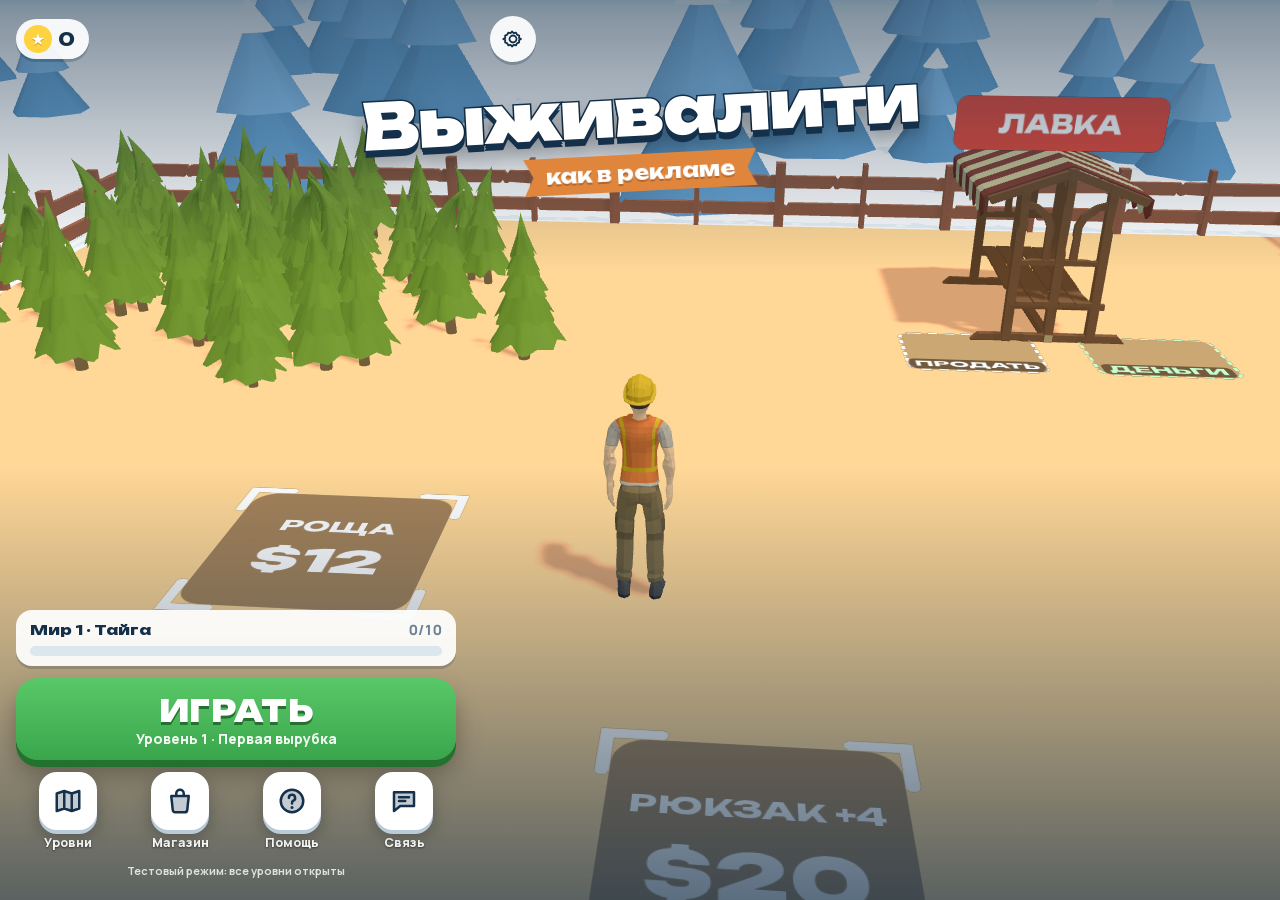
==== commit 31722b94: "Add files via upload" ====
--- a/index.html
+++ b/index.html
@@ -1,8 +1,8 @@
-<!doctype html>
+<!DOCTYPE html>
 <html lang="ru">
 <meta charset="utf-8">
 <meta name="viewport" content="width=device-width, initial-scale=1, viewport-fit=cover">
-<title>Как в рекламе</title>
+<title>Выживалити: как в рекламе</title>
 
 <link rel="stylesheet" href="fonts/fonts.css">
 <style>
@@ -46,6 +46,8 @@
 .goal { justify-self: center; text-align: center; background: var(--panel); border-radius: 14px; padding: 7px 14px; box-shadow: 0 3px 0 rgba(21, 48, 74, .18); max-width: 100%; min-width: 0; }
 .goal .lv { font-family: var(--display); font-weight: 800; font-size: 11px; letter-spacing: .08em; text-transform: uppercase; color: var(--wood); }
 .goal .gt { font-weight: 800; font-size: 14px; }
+.goal .par { margin-top: 3px; font-family: var(--display); font-weight: 800; font-size: 13px; font-variant-numeric: tabular-nums; color: #c99a12; }
+.goal .par.late { color: #9aa8b6; text-decoration: line-through; }
 .menu-btn { pointer-events: auto; width: 44px; height: 44px; border-radius: 14px; background: var(--panel); box-shadow: 0 3px 0 rgba(21, 48, 74, .18); color: var(--ink); font-size: 18px; font-weight: 900; }
 .cargo {
   position: absolute; left: 50%; transform: translateX(-50%);
@@ -54,6 +56,14 @@
   font-weight: 800; font-size: 13px; font-variant-numeric: tabular-nums; white-space: nowrap;
 }
 .cargo.full { background: var(--wood); }
+.boost-btn { position: absolute; right: max(12px, env(safe-area-inset-right, 0px)); bottom: calc(env(safe-area-inset-bottom, 0px) + 70px); pointer-events: auto;
+  display: grid; justify-items: center; gap: 0; padding: 8px 12px 7px; border-radius: 16px; background: linear-gradient(180deg, #ffd23f, #f0a51c); color: var(--ink);
+  box-shadow: 0 4px 0 #b97a0c, 0 8px 18px rgba(0, 0, 0, .25); animation: pulse 1.4s ease-in-out infinite; }
+.boost-btn b { font-family: var(--display); font-size: 22px; line-height: 1; }
+.boost-btn span { font-weight: 800; font-size: 11px; }
+.boost-btn small { font-size: 9px; font-weight: 700; opacity: .7; }
+.play.revive { display: grid; background: linear-gradient(180deg, #ffd23f, #f0a51c); color: var(--ink); box-shadow: 0 5px 0 #b97a0c; margin-bottom: 10px; }
+.play.revive small { font-family: var(--body); font-size: 12px; font-weight: 700; opacity: .75; }
 .hearts { margin-top: 6px; display: flex; gap: 3px; font-size: 22px; line-height: 1; }
 .hearts span { color: var(--alert); text-shadow: 0 2px 0 rgba(21, 48, 74, .18); transition: transform .2s; }
 .hearts span.off { color: rgba(21, 48, 74, .22); transform: scale(.85); }
@@ -69,8 +79,24 @@
   text-shadow: 0 3px 0 var(--alert), 0 0 18px rgba(0, 0, 0, .25); opacity: 0; transition: opacity .25s;
 }
 .banner.show { opacity: 1; }
+.goal-card {
+  position: absolute; left: 50%; top: 22%; transform: translate(-50%, -10px) scale(.96); width: min(340px, calc(100% - 32px));
+  background: var(--panel); border-radius: 22px; padding: 18px 20px 16px; text-align: center; pointer-events: auto;
+  box-shadow: 0 6px 0 rgba(21, 48, 74, .16), 0 20px 50px rgba(21, 48, 74, .2); opacity: 0; transition: opacity .3s, transform .3s;
+}
+.goal-card.show { opacity: 1; transform: translate(-50%, 0) scale(1); }
+.goal-card small { display: block; font-family: var(--display); font-size: 11px; font-weight: 800; letter-spacing: .08em; text-transform: uppercase; color: var(--wood); }
+.goal-card b { display: block; font-family: var(--display); font-weight: 900; font-size: 26px; line-height: 1.1; margin: 6px 0 4px; text-wrap: balance; }
+.goal-card .price { display: inline-flex; align-items: center; gap: 6px; font-family: var(--display); font-weight: 800; font-size: 20px; color: var(--cash); }
+.goal-card .gc-par { margin-top: 6px; color: #c99a12; font-family: var(--display); font-weight: 800; font-size: 15px; }
+.goal-card p { margin: 10px 0 0; font-size: 13px; font-weight: 600; color: #3c5770; line-height: 1.35; }
 #flash { position: fixed; inset: 0; pointer-events: none; background: radial-gradient(transparent 40%, rgba(226, 73, 59, .55)); opacity: 0; transition: opacity .4s; }
 #fx { position: fixed; inset: 0; pointer-events: none; overflow: hidden; }
+#arrows { position: fixed; inset: 0; pointer-events: none; overflow: hidden; }
+.edge { position: absolute; left: 0; top: 0; display: flex; flex-direction: column; align-items: center; gap: 2px; will-change: transform; }
+.edge i { width: 0; height: 0; border-left: 13px solid transparent; border-right: 13px solid transparent; border-bottom: 22px solid var(--cash); filter: drop-shadow(0 2px 0 rgba(21, 48, 74, .3)); }
+.edge span { background: var(--cash); color: #fff; font-family: var(--display); font-weight: 800; font-size: 12px; padding: 3px 8px; border-radius: 999px; box-shadow: 0 2px 0 rgba(21, 48, 74, .25); white-space: nowrap; }
+.edge.goal i { border-bottom-color: var(--wood); } .edge.goal span { background: var(--wood); }
 .ft { position: absolute; left: 0; top: 0; font-family: var(--display); font-weight: 900; font-size: 20px; color: #fff; text-shadow: 0 2px 0 var(--cash), 0 0 6px rgba(0, 0, 0, .25); white-space: nowrap; will-change: transform; }
 .ft.bad { text-shadow: 0 2px 0 var(--alert), 0 0 6px rgba(0, 0, 0, .25); }
 
@@ -84,9 +110,29 @@
   padding: calc(env(safe-area-inset-top, 0px) + 16px) max(16px, env(safe-area-inset-right, 0px)) calc(env(safe-area-inset-bottom, 0px) + 16px) max(16px, env(safe-area-inset-left, 0px));
   background: rgba(207, 227, 240, .55); -webkit-backdrop-filter: blur(6px); backdrop-filter: blur(6px);
 }
-.card { width: min(440px, 100%); background: #fff; border-radius: 26px; padding: 28px 22px 22px; box-shadow: 0 8px 0 rgba(21, 48, 74, .16), 0 24px 60px rgba(21, 48, 74, .2); text-align: center; position: relative; }
-.title { font-family: var(--display); font-weight: 900; font-size: clamp(34px, 10vw, 48px); line-height: .98; letter-spacing: -.02em; margin: 6px 0 0; text-wrap: balance; }
-.title em { font-style: normal; color: var(--wood); }
+.card { box-sizing: border-box; min-width: 0; width: min(440px, 100%); background: #fff; border-radius: 26px; padding: 28px 22px 22px; box-shadow: 0 8px 0 rgba(21, 48, 74, .16), 0 24px 60px rgba(21, 48, 74, .2); text-align: center; position: relative; }
+.title { font-family: var(--display); font-weight: 900; font-size: clamp(26px, 8.4vw, 46px); line-height: .98; letter-spacing: -.02em; margin: 6px 0 0; text-wrap: balance; }
+.title em { display: block; font-style: normal; color: var(--wood); font-size: .48em; letter-spacing: 0; margin-top: 6px; }
+.menu-grid { display: grid; grid-template-columns: 1fr 1fr; gap: 8px; margin-top: 12px; }
+.mbtn { display: grid; gap: 2px; text-align: left; padding: 12px 14px; border-radius: 16px; background: var(--snow); color: var(--ink); box-shadow: 0 3px 0 #c9d9e5; }
+.mbtn b { font-family: var(--display); font-size: 15px; font-weight: 800; }
+.mbtn span { font-family: var(--body); font-size: 12px; font-weight: 700; color: #6b8296; }
+.mbtn:active { transform: translateY(2px); box-shadow: 0 1px 0 #c9d9e5; }
+.sheet-head { display: flex; align-items: center; gap: 10px; margin: -6px 0 6px; }
+.sheet-head h2 { font-family: var(--display); font-size: 22px; margin: 0; }
+.back { width: 40px; height: 40px; border-radius: 12px; background: var(--snow); color: var(--ink); font-size: 26px; line-height: 1; font-weight: 800; flex: none; }
+.text-card { text-align: left; }
+.text-card h3 { font-family: var(--display); font-size: 14px; margin: 18px 0 4px; }
+.text-card p { margin: 0 0 8px; font-size: 14px; line-height: 1.45; color: #3c5770; font-weight: 600; }
+.steps { margin: 6px 0 0; padding-left: 22px; display: grid; gap: 8px; font-size: 14px; line-height: 1.45; color: #3c5770; font-weight: 600; }
+.steps b { color: var(--ink); }
+.contact { display: grid; gap: 8px; margin: 12px 0; }
+.contact a, .contact div { display: block; padding: 12px 14px; border-radius: 14px; background: var(--snow); color: var(--ink); text-decoration: none; font-weight: 800; }
+.contact small { display: block; font-weight: 600; color: #6b8296; margin-top: 2px; user-select: text; -webkit-user-select: text; }
+.tut { position: absolute; left: 50%; transform: translateX(-50%); top: calc(env(safe-area-inset-top, 0px) + 112px); width: min(360px, calc(100% - 32px));
+  background: var(--ink); color: #fff; border-radius: 16px; padding: 10px 14px; text-align: center; font-weight: 700; font-size: 15px; line-height: 1.35;
+  box-shadow: 0 4px 0 rgba(0, 0, 0, .25); }
+.tut small { display: block; font-family: var(--display); font-size: 10px; letter-spacing: .08em; text-transform: uppercase; color: var(--gold); margin-bottom: 2px; }
 .stamp {
   position: absolute; right: 14px; top: -14px; transform: rotate(8deg);
   background: var(--gold); color: var(--ink); font-family: var(--display); font-weight: 800; font-size: 11px; letter-spacing: .06em; text-transform: uppercase;
@@ -107,7 +153,12 @@
 .world-h span { font-size: 12px; font-weight: 800; color: #c99a12; font-variant-numeric: tabular-nums; }
 .world-h small { font-family: var(--display); font-size: 10px; letter-spacing: .08em; text-transform: uppercase; color: var(--wood); margin-right: 6px; }
 .soon { display: flex; flex-wrap: wrap; gap: 6px; }
-.soon span { background: var(--snow); color: #6b8296; border-radius: 999px; padding: 6px 10px; font-size: 12px; font-weight: 700; }
+.soon { display: grid; gap: 8px; }
+.soon .tz { display: grid; grid-template-columns: auto 1fr; gap: 2px 12px; align-items: center; background: var(--snow); border-radius: 14px; padding: 10px 12px; }
+.soon .tz i { grid-row: span 2; font-style: normal; font-family: var(--display); font-weight: 900; font-size: 20px; color: #9fb4c6; width: 34px; text-align: center; }
+.soon .tz b { font-family: var(--display); font-size: 13px; }
+.soon .tz b span { font-family: var(--body); font-weight: 700; font-size: 11px; color: #6b8296; margin-left: 6px; }
+.soon .tz em { font-style: normal; font-size: 12.5px; font-weight: 600; color: #3c5770; line-height: 1.35; }
 .lvls .st { font-family: var(--body); font-size: 10px; letter-spacing: 1px; color: var(--gold); text-shadow: 0 1px 0 rgba(21, 48, 74, .25); }
 .lvls .st i { font-style: normal; color: rgba(21, 48, 74, .2); text-shadow: none; }
 .lvls button.cur .st i { color: rgba(255, 255, 255, .45); }
@@ -127,6 +178,7 @@
 .balance { font-family: var(--display); font-weight: 800; font-size: 18px; margin-top: 6px; }
 .balance b { color: #c99a12; }
 .foot { margin-top: 16px; font-size: 12px; color: #6b8296; line-height: 1.4; }
+.toggles { display: flex; justify-content: center; gap: 6px; }
 .sound { margin-top: 12px; background: none; color: #6b8296; font-family: var(--body); font-weight: 700; font-size: 13px; padding: 6px; }
 .win-big { font-family: var(--display); font-weight: 900; font-size: 34px; margin: 4px 0 6px; }
 .win-sub { font-weight: 700; color: #3c5770; margin-bottom: 18px; }
@@ -134,34 +186,130 @@
 .stats b { display: block; font-family: var(--display); font-size: 22px; }
 .stats span { font-size: 12px; color: #6b8296; font-weight: 700; }
 @media (prefers-reduced-motion: reduce) { .money.bump { animation: none; } }
+
+/* Главное меню: живая сцена позади, крупный логотип сверху, большая кнопка и иконки снизу */
+.menu-screen { display: flex; flex-direction: column; justify-content: space-between; align-items: center; place-items: initial;
+  background: linear-gradient(180deg, rgba(21, 48, 74, .55) 0%, rgba(21, 48, 74, 0) 30%, rgba(21, 48, 74, 0) 52%, rgba(21, 48, 74, .7) 100%);
+  -webkit-backdrop-filter: none; backdrop-filter: none; overflow: hidden; }
+.menu-top { width: 100%; max-width: 520px; display: flex; justify-content: space-between; align-items: center; position: relative; }
+.pill { display: flex; align-items: center; gap: 6px; background: rgba(255, 255, 255, .92); border-radius: 999px; padding: 6px 14px 6px 8px; box-shadow: 0 3px 0 rgba(21, 48, 74, .25);
+  font-family: var(--display); font-weight: 800; font-size: 18px; color: var(--ink); }
+.pill .star { display: grid; place-items: center; width: 28px; height: 28px; border-radius: 50%; background: var(--gold); color: #fff; font-size: 16px; text-shadow: 0 1px 0 #c99a12; }
+.round-btn { width: 46px; height: 46px; border-radius: 50%; background: rgba(255, 255, 255, .92); color: var(--ink); display: grid; place-items: center; box-shadow: 0 3px 0 rgba(21, 48, 74, .25); }
+.round-btn svg { width: 24px; height: 24px; }
+.settings { position: absolute; right: 0; top: 54px; background: #fff; border-radius: 16px; padding: 8px; display: grid; gap: 2px; box-shadow: 0 10px 30px rgba(21, 48, 74, .3); z-index: 2; }
+.settings .sound { margin: 0; padding: 10px 14px; text-align: left; color: var(--ink); font-size: 15px; }
+.logo { text-align: center; position: relative; margin: 2vh 0 auto; max-width: 100%; animation: logoIn .7s cubic-bezier(.2, 1.4, .4, 1) both; }
+.logo .stamp { position: absolute; left: 50%; right: auto; top: -30px; transform: translateX(-50%) rotate(4deg); white-space: nowrap; }
+.logo-title { margin: 0; font-family: var(--display); font-weight: 900; font-size: clamp(30px, 10.2vw, 64px); line-height: 1; letter-spacing: -.02em; color: #fff; transform: rotate(-3deg);
+  -webkit-text-stroke: 3px var(--ink); paint-order: stroke fill;
+  text-shadow: 0 4px 0 var(--ink), 0 7px 0 var(--ink), 0 12px 20px rgba(0, 0, 0, .35); }
+.ribbon { display: inline-block; margin-top: 10px; background: var(--wood); color: #fff; font-family: var(--display); font-weight: 800; font-size: clamp(15px, 4.4vw, 20px);
+  padding: 6px 22px; transform: rotate(-3deg); clip-path: polygon(0 0, 100% 0, 96% 50%, 100% 100%, 0 100%, 4% 50%); text-shadow: 0 2px 0 #b5652a; }
+@keyframes logoIn { from { opacity: 0; transform: scale(.7) translateY(-20px); } }
+.menu-bottom { width: 100%; max-width: 440px; margin-top: auto; display: grid; gap: 12px; padding-bottom: 6px; }
+.world-card { background: rgba(255, 255, 255, .92); border-radius: 16px; padding: 10px 14px; box-shadow: 0 3px 0 rgba(21, 48, 74, .2); }
+.wc-row { display: flex; justify-content: space-between; align-items: baseline; font-size: 14px; }
+.wc-row b { font-family: var(--display); font-size: 14px; } .wc-row span { font-weight: 800; color: #6b8296; font-variant-numeric: tabular-nums; }
+.bar { height: 10px; border-radius: 999px; background: #dbe6ef; margin-top: 7px; overflow: hidden; }
+.bar i { display: block; height: 100%; width: 0; background: linear-gradient(90deg, var(--cash), #7bd36b); border-radius: inherit; }
+.play-big { position: relative; display: grid; gap: 0; padding: 14px 16px 12px; border-radius: 22px; background: linear-gradient(180deg, #59c868, var(--cash)); color: #fff;
+  box-shadow: 0 7px 0 #24722f, 0 14px 26px rgba(0, 0, 0, .3); animation: pulse 1.6s ease-in-out infinite; }
+.play-big .pb-main { font-family: var(--display); font-weight: 900; font-size: 30px; letter-spacing: .02em; text-transform: uppercase; text-shadow: 0 3px 0 #24722f; }
+.play-big .pb-sub { font-family: var(--body); font-weight: 800; font-size: 14px; opacity: .92; }
+.play-big:active { transform: translateY(4px); box-shadow: 0 3px 0 #24722f; animation: none; }
+@keyframes pulse { 0%, 100% { transform: scale(1); } 50% { transform: scale(1.035); } }
+.icon-row { display: grid; grid-template-columns: repeat(4, 1fr); gap: 8px; }
+.ibtn { display: grid; justify-items: center; gap: 4px; background: none; color: #fff; font-family: var(--body); font-weight: 800; font-size: 12.5px; text-shadow: 0 1px 2px rgba(0, 0, 0, .5); padding: 0; }
+.ibtn .ic { position: relative; width: 58px; height: 58px; border-radius: 18px; background: #fff; color: var(--ink); display: grid; place-items: center; box-shadow: 0 4px 0 #b9cad8, 0 8px 18px rgba(0, 0, 0, .25); }
+.ibtn .ic svg { width: 30px; height: 30px; }
+.ibtn:active .ic { transform: translateY(3px); box-shadow: 0 1px 0 #b9cad8; }
+.badge { position: absolute; top: -6px; right: -6px; min-width: 22px; height: 22px; padding: 0 5px; border-radius: 999px; background: var(--alert); color: #fff; font-style: normal; font-family: var(--display); font-weight: 800; font-size: 12px; display: grid; place-items: center; border: 2px solid #fff; }
+.test-note { text-align: center; font-size: 11px; font-weight: 700; color: rgba(255, 255, 255, .8); }
+@media (prefers-reduced-motion: reduce) { .play-big, .logo { animation: none; } }
 </style>
 
 <div id="game"></div>
 <div id="fx"></div>
+<div id="arrows"></div>
 <div id="flash"></div>
 <div id="hud" hidden>
   <div class="hud-top">
     <div><div class="money" id="money"><span class="bill"></span><span id="moneyV">0</span></div><div class="hearts" id="hearts" aria-label="Здоровье"></div></div>
-    <div class="goal"><div class="lv" id="lvName">Уровень 1</div><div class="gt" id="goalT">Цель</div></div>
+    <div class="goal"><div class="lv" id="lvName">Уровень 1</div><div class="gt" id="goalT">Цель</div><div class="par" id="parT">★ 0:00</div></div>
     <button class="menu-btn" id="menuBtn" aria-label="Меню">II</button>
   </div>
   <div class="hint" id="hint"></div>
+  <div class="tut" id="tut" hidden><small id="tutStep">Шаг 1 из 4</small><span id="tutText"></span></div>
   <div class="cargo" id="cargo">Груз 0/8</div>
+  <button class="boost-btn" id="boostBtn" hidden><b>×2</b><span>деньги на минуту</span><small>реклама</small></button>
   <div class="banner" id="banner">Волк рядом!</div>
+  <div class="goal-card" id="goalCard" role="status"><small id="gcLv">Уровень 1</small><b id="gcName">Построй склад</b><span class="price"><span class="bill"></span><span id="gcCost">0</span></span><p id="gcNote"></p><p class="gc-par" id="gcPar"></p></div>
 </div>
 <div id="joy" hidden><div id="knob"></div></div>
 
-<div class="screen" id="menu">
+<div class="screen menu-screen" id="menu">
+  <div class="menu-top">
+    <div class="pill"><span class="star">★</span><b id="starAll">0</b></div>
+    <button class="round-btn" id="gearBtn" aria-label="Настройки"><svg viewBox="0 0 24 24" aria-hidden="true"><path d="M12 8.5a3.5 3.5 0 1 0 0 7 3.5 3.5 0 0 0 0-7zm8 3.5-2-1.1.2-2.3-2.2-.9-1-2.1-2.3.6L11 4.5 9.6 6.2l-2.3-.6-1 2.1-2.2.9.2 2.3L2.3 12l2 1.1-.2 2.3 2.2.9 1 2.1 2.3-.6 1.4 1.7 1.7-1.7 2.3.6 1-2.1 2.2-.9-.2-2.3z" fill="none" stroke="currentColor" stroke-width="1.8" stroke-linejoin="round"/></svg></button>
+    <div class="settings" id="settings" hidden>
+      <button class="sound" id="musicBtn">Музыка: вкл</button>
+      <button class="sound" id="soundBtn">Звуки: вкл</button>
+    </div>
+  </div>
+  <div class="logo">
+    <h1 class="logo-title">Выживалити</h1>
+    <div class="ribbon">как в рекламе</div>
+  </div>
+  <div class="menu-bottom">
+    <div class="world-card" id="worldCard"><div class="wc-row"><b id="wcName">Мир 1 · Тайга</b><span id="wcCount">0/10</span></div><div class="bar"><i id="wcBar"></i></div></div>
+    <button class="play-big" id="playBtn"><span class="pb-main">Играть</span><span class="pb-sub" id="playSub">Уровень 1</span></button>
+    <div class="icon-row">
+      <button class="ibtn" id="levelsBtn"><span class="ic"><svg viewBox="0 0 24 24" aria-hidden="true"><path d="M3 6l6-2 6 2 6-2v14l-6 2-6-2-6 2z" fill="currentColor" opacity=".25"/><path d="M3 6l6-2 6 2 6-2v14l-6 2-6-2-6 2zM9 4v14M15 6v14" fill="none" stroke="currentColor" stroke-width="2" stroke-linejoin="round"/></svg></span>Уровни</button>
+      <button class="ibtn" id="shopBtn"><span class="ic"><svg viewBox="0 0 24 24" aria-hidden="true"><path d="M5 8h14l-1.2 11.2a2 2 0 0 1-2 1.8H8.2a2 2 0 0 1-2-1.8z" fill="currentColor" opacity=".25"/><path d="M5 8h14l-1.2 11.2a2 2 0 0 1-2 1.8H8.2a2 2 0 0 1-2-1.8zM9 8V6a3 3 0 0 1 6 0v2" fill="none" stroke="currentColor" stroke-width="2" stroke-linejoin="round"/></svg><em class="badge" id="starBal" hidden>0</em></span>Магазин</button>
+      <button class="ibtn" id="helpBtn"><span class="ic"><svg viewBox="0 0 24 24" aria-hidden="true"><circle cx="12" cy="12" r="9" fill="currentColor" opacity=".25"/><circle cx="12" cy="12" r="9" fill="none" stroke="currentColor" stroke-width="2"/><path d="M9.5 9.5a2.5 2.5 0 1 1 3.5 2.3c-.7.3-1 .9-1 1.6v.6" fill="none" stroke="currentColor" stroke-width="2" stroke-linecap="round"/><circle cx="12" cy="17.2" r="1.2" fill="currentColor"/></svg></span>Помощь</button>
+      <button class="ibtn" id="feedbackBtn"><span class="ic"><svg viewBox="0 0 24 24" aria-hidden="true"><path d="M4 5h16v11H9l-5 4z" fill="currentColor" opacity=".25"/><path d="M4 5h16v11H9l-5 4z" fill="none" stroke="currentColor" stroke-width="2" stroke-linejoin="round"/><path d="M8 9h8M8 12h5" stroke="currentColor" stroke-width="2" stroke-linecap="round"/></svg></span>Связь</button>
+    </div>
+    <div class="test-note" id="testNote" hidden>Тестовый режим: все уровни открыты</div>
+  </div>
+</div>
+
+<div class="screen" id="levels" hidden>
   <div class="card">
-    <div class="stamp">реклама = игра</div>
-    <h1 class="title">Как в<br><em>рекламе</em></h1>
-    <p class="tag">Руби лес, таскай груз, строй и не попадайся волкам. Тот самый геймплей из ролика — и больше ничего.</p>
-    <button class="play" id="playBtn">Играть</button>
+    <div class="sheet-head"><button class="back" data-back aria-label="Назад">‹</button><h2>Уровни</h2></div>
     <div class="worlds" id="lvls"></div>
-    <button class="shop-btn" id="shopBtn">Магазин улучшений · <b id="starBal">★ 0</b></button>
-    <button class="sound" id="soundBtn">Звук: вкл</button>
-    <div class="foot">Тяни пальцем по экрану, чтобы идти. На компьютере — WASD или стрелки.</div>
-    <div class="foot" id="testNote" hidden>Тестовый режим: все уровни открыты.</div>
+  </div>
+</div>
+
+<div class="screen" id="help" hidden>
+  <div class="card text-card">
+    <div class="sheet-head"><button class="back" data-back aria-label="Назад">‹</button><h2>Как играть</h2></div>
+    <ol class="steps">
+      <li><b>Собирай.</b> Подойди к ёлкам, камням или тростнику — сырьё само прыгнет в руки. Управление: тяни пальцем по экрану.</li>
+      <li><b>Перерабатывай.</b> Отнеси сырьё на лоток цеха: брёвна — на пилораму, руду — в плавильню. Готовый товар стоит дороже.</li>
+      <li><b>Продавай.</b> Встань на зону «ПРОДАТЬ» у лавки, потом забери деньги с зоны «ДЕНЬГИ».</li>
+      <li><b>Строй.</b> Встань на площадку с ценой и постой — деньги уйдут в стройку. Финальное здание завершает уровень.</li>
+    </ol>
+    <h3>Звери</h3>
+    <p>Волк кусает и отнимает груз, деньги на руках и одно сердце. Лось и як бьют на два сердца, лиса ворует с лотков. Построй костёр, возьми у него факел и подойди к зверю вплотную — он убежит. В кругу у костра безопасно.</p>
+    <h3>Улучшения</h3>
+    <p>Рюкзак, сапоги и ступени цехов покупаются на площадках внутри уровня. Площадка «УЛУЧШИТЬ РАБОТНИКОВ» прокачивает сразу всех нанятых работников: они бегают быстрее, носят больше, у них больше сердец, а на последней ступени — факелы. Её можно покупать несколько раз. Новые ступени открываются с прохождением игры.</p>
+    <h3>Звёзды и магазин</h3>
+    <p>За уровень дают до трёх звёзд: построил, обошёлся без укусов, уложился во время. Звёзды тратятся в магазине на бонусы, которые действуют на всех уровнях.</p>
+    <h3>Вопросы</h3>
+    <p><b>Где мой прогресс?</b> Он хранится на этом устройстве. Если удалить игру или очистить данные, прогресс пропадёт.</p>
+    <p><b>Застрял на уровне?</b> Купи улучшения в магазине за звёзды и переиграй прошлые уровни на три звезды.</p>
+    <h3>Авторы</h3>
+    <p>Музыка: Kevin MacLeod (incompetech.com), композиции «Easy Lemon» и «Run Amok», лицензия CC BY 4.0. 3D-модели: Quaternius, Kenney, Kay Lousberg (CC0).</p>
+  </div>
+</div>
+
+<div class="screen" id="feedback" hidden>
+  <div class="card text-card">
+    <div class="sheet-head"><button class="back" data-back aria-label="Назад">‹</button><h2>Связь с нами</h2></div>
+    <p>Нашли ошибку, есть идея или просто понравилось? Напишите нам — читаем всё.</p>
+    <div class="contact" id="contactList"></div>
+    <p class="foot">Версия игры: <span id="gameVersion"></span></p>
   </div>
 </div>
 
@@ -186,6 +334,7 @@
       <div><b id="stTime">0:00</b><span>время</span></div>
       <div><b id="stEarn">$0</b><span>заработано</span></div>
     </div>
+    <button class="play revive" id="reviveBtn" hidden>Продолжить · 1 ♥<small>за просмотр рекламы</small></button>
     <button class="play" id="nextBtn">Дальше</button>
     <button class="sound" id="toMenuBtn">В меню</button>
   </div>
@@ -219,6 +368,14 @@
   reed:  { val: 2,  step: .2,  name: 'ТРОСТНИК' },
   basket:{ val: 7,  step: .3,  name: 'КОРЗИНЫ' },
   crate: { val: 14, step: .4,  name: 'КОРОБА' },
+  ore:   { val: 4,  step: .34, name: 'РУДА' },
+  ingot: { val: 12, step: .16, name: 'СЛИТКИ' },
+  tools: { val: 24, step: .2,  name: 'ИНСТРУМЕНТ' },
+  wheat: { val: 3,  step: .26, name: 'ПШЕНИЦА' },
+  flour: { val: 8,  step: .32, name: 'МУКА' },
+  bread: { val: 15, step: .22, name: 'ХЛЕБ' },
+  pie:   { val: 28, step: .16, name: 'ПИРОГИ' },
+  milk:  { val: 5,  step: .36, name: 'МОЛОКО' },
   cash:  { val: 0,  step: .08 },
 };
 const SRC = {
@@ -226,12 +383,16 @@
   rock: { item: 'stone', hp: 6, regrow: 6 },
   hole: { item: 'fish',  hp: 7, regrow: 4 },
   reed: { item: 'reed',  hp: 5, regrow: 4 },
+  ore:  { item: 'ore',   hp: 6, regrow: 6 },
+  wheat:{ item: 'wheat', hp: 4, regrow: 9 },
 };
 const CONV = {
   saw:   { in: 'log',   out: 'plank', time: .55, label: 'ПИЛОРАМА',  color: 0x3d87d6, tiers: ['plank', 'beam', 'furn'] },
   kiln:  { in: 'stone', out: 'brick', time: .65, label: 'ПЕЧЬ',      color: 0xd8683f, tiers: ['brick', 'tile', 'mosaic'] },
   grill: { in: 'fish',  out: 'meal',  time: .65, label: 'КОПТИЛЬНЯ', color: 0x8a66cf, tiers: ['meal', 'snack', 'deli'] },
   weave: { in: 'reed',  out: 'basket', time: .5, label: 'ПЛЕТЕЛЬНЯ', color: 0x9b7a3a, tiers: ['basket', 'crate'] },
+  smelt: { in: 'ore',   out: 'ingot', time: .6, label: 'ПЛАВИЛЬНЯ', color: 0x5b5f6b, tiers: ['ingot', 'tools'] },
+  mill:  { in: 'wheat', out: 'flour', time: .5, label: 'МЕЛЬНИЦА',  color: 0xd9b46a, tiers: ['flour', 'bread', 'pie'] },
 };
 
 const LEVELS = window.KVR_LEVELS, WORLDS = window.KVR_WORLDS;
@@ -247,7 +408,9 @@
 // Звёзды: лучший результат по каждому уровню. Бонусы покупаются за звёзды и действуют на всех уровнях
 let bestStars = store.get('kvr_stars', {});
 let perks = store.get('kvr_perks', {});
-const PAR_TIME = 180;
+// Звезда за скорость: у каждого уровня своё время (par в levels.js — время бота ×1.5)
+const parTime = L => (L && L.par) || 180;
+const mmss = t => { const s = Math.max(0, Math.round(t)); return `${Math.floor(s / 60)}:${String(s % 60).padStart(2, '0')}`; };
 const PERKS = [
   { id: 'cash', name: 'Стартовый капитал', costs: [3, 6, 12], desc: l => `Начинаешь уровень с $${[30, 80, 200][l]}`, val: l => [0, 30, 80, 200][l] },
   { id: 'heart', name: 'Четвёртое сердце', costs: [10], desc: () => 'Четыре сердца вместо трёх' },
@@ -262,17 +425,112 @@
 const starsLeft = () => starsTotal() - starsSpent();
 
 // ---------- Звук ----------
-let AC = null;
-function initAudio() { if (AC) return; try { AC = new (window.AudioContext || window.webkitAudioContext)(); } catch (e) {} }
+// Всё синтезируется на лету (WebAudio): два слоя музыки — спокойный и тревожный — играют синхронно,
+// а громкость переходит между ними, когда на участке появляется опасность. Эффекты идут по своей шине.
+let AC = null, master = null, sfxBus = null, musicBus = null, noiseBuf = null;
+let musicOn = store.get('kvr_music', true);
+function initAudio() {
+  if (AC) { if (AC.state === 'suspended') AC.resume(); return; }
+  try { AC = new (window.AudioContext || window.webkitAudioContext)(); } catch (e) { return; }
+  master = AC.createGain(); master.gain.value = .9;
+  const comp = AC.createDynamicsCompressor(); comp.threshold.value = -14; comp.ratio.value = 3;
+  master.connect(comp).connect(AC.destination);
+  sfxBus = AC.createGain(); sfxBus.gain.value = muted ? 0 : 1; sfxBus.connect(master);
+  musicBus = AC.createGain(); musicBus.gain.value = musicOn ? .55 : 0; musicBus.connect(master);
+  noiseBuf = AC.createBuffer(1, AC.sampleRate, AC.sampleRate);
+  const d = noiseBuf.getChannelData(0); for (let i = 0; i < d.length; i++) d[i] = Math.random() * 2 - 1;
+  Music.start();
+}
+addEventListener('pointerdown', () => initAudio(), { once: true });
+document.addEventListener('visibilitychange', () => { if (!AC) return; document.hidden ? AC.suspend() : AC.resume(); });
+const midi = n => 440 * Math.pow(2, (n - 69) / 12);
+function tone(bus, f, t, d, { type = 'sine', v = .05, a = .005, f2 = null, lp = null, q = .7 } = {}) {
+  const o = AC.createOscillator(), g = AC.createGain();
+  o.type = type; o.frequency.setValueAtTime(f, t);
+  if (f2) o.frequency.exponentialRampToValueAtTime(f2, t + d);
+  g.gain.setValueAtTime(.0001, t); g.gain.exponentialRampToValueAtTime(v, t + a); g.gain.exponentialRampToValueAtTime(.0001, t + d);
+  let node = o.connect(g);
+  if (lp) { const fl = AC.createBiquadFilter(); fl.type = 'lowpass'; fl.frequency.value = lp; fl.Q.value = q; node = node.connect(fl); }
+  node.connect(bus); o.start(t); o.stop(t + d + .05);
+}
+function noise(bus, t, d, { v = .05, type = 'highpass', f = 3000, f2 = null, q = .8, a = .003 } = {}) {
+  const src = AC.createBufferSource(), fl = AC.createBiquadFilter(), g = AC.createGain();
+  src.buffer = noiseBuf; fl.type = type; fl.frequency.setValueAtTime(f, t); fl.Q.value = q;
+  if (f2) fl.frequency.exponentialRampToValueAtTime(f2, t + d);
+  g.gain.setValueAtTime(.0001, t); g.gain.exponentialRampToValueAtTime(v, t + a); g.gain.exponentialRampToValueAtTime(.0001, t + d);
+  src.connect(fl).connect(g).connect(bus); src.start(t, Math.random() * .5); src.stop(t + d + .05);
+}
 function beep(f = 600, d = .06, type = 'sine', v = .05) {
   if (!AC || muted) return;
-  const t = AC.currentTime, o = AC.createOscillator(), g = AC.createGain();
-  o.type = type; o.frequency.setValueAtTime(f, t);
-  g.gain.setValueAtTime(v, t); g.gain.exponentialRampToValueAtTime(.0001, t + d);
-  o.connect(g).connect(AC.destination); o.start(t); o.stop(t + d + .02);
-}
+  tone(sfxBus, f, AC.currentTime, d, { type, v });
+}
+
+// Эффекты событий
+const SFX = {
+  ok: () => AC && !muted,
+  pop(n) { if (!this.ok()) return; const t = AC.currentTime, f = 520 + Math.min(n, 24) * 22; tone(sfxBus, f, t, .09, { type: 'triangle', v: .05, f2: f * 1.5 }); },
+  cash() { if (!this.ok()) return; const t = AC.currentTime; tone(sfxBus, 1568, t, .25, { v: .05 }); tone(sfxBus, 2093, t + .06, .35, { v: .045 }); noise(sfxBus, t, .08, { v: .02, f: 7000 }); },
+  coin() { if (!this.ok()) return; tone(sfxBus, 1760, AC.currentTime, .12, { v: .03, type: 'triangle' }); },
+  build() {
+    if (!this.ok()) return; const t = AC.currentTime;
+    [60, 64, 67, 72].forEach((n, i) => tone(sfxBus, midi(n), t + i * .07, .35, { type: 'triangle', v: .07 }));
+    tone(sfxBus, midi(48), t, .5, { v: .08 }); noise(sfxBus, t, .45, { v: .04, type: 'bandpass', f: 600, f2: 4000, q: 1.2 });
+  },
+  howl(kind) {
+    if (!this.ok()) return; const t = AC.currentTime;
+    if (kind === 'fox') { [0, .14, .28].forEach(k => tone(sfxBus, 980, t + k, .1, { type: 'square', v: .025, f2: 1300, lp: 2500 })); return; }
+    if (kind === 'moose' || kind === 'yak') { tone(sfxBus, 140, t, 1.1, { type: 'sawtooth', v: .07, f2: 85, lp: 700, a: .15 }); return; }
+    const o = AC.createOscillator(), g = AC.createGain(), lfo = AC.createOscillator(), lg = AC.createGain();
+    o.type = 'sine'; o.frequency.setValueAtTime(380, t); o.frequency.linearRampToValueAtTime(720, t + .5); o.frequency.linearRampToValueAtTime(560, t + 1.5);
+    lfo.frequency.value = 6; lg.gain.value = 12; lfo.connect(lg).connect(o.frequency);
+    g.gain.setValueAtTime(.0001, t); g.gain.exponentialRampToValueAtTime(.06, t + .3); g.gain.exponentialRampToValueAtTime(.0001, t + 1.6);
+    o.connect(g).connect(sfxBus); o.start(t); lfo.start(t); o.stop(t + 1.7); lfo.stop(t + 1.7);
+  },
+  growl() { if (!this.ok()) return; tone(sfxBus, 95, AC.currentTime, .35, { type: 'sawtooth', v: .05, f2: 70, lp: 500 }); },
+  bite() { if (!this.ok()) return; const t = AC.currentTime; noise(sfxBus, t, .18, { v: .12, type: 'lowpass', f: 1200 }); tone(sfxBus, 110, t, .3, { v: .12, f2: 50 }); },
+  torch() { if (!this.ok()) return; noise(sfxBus, AC.currentTime, .5, { v: .06, type: 'bandpass', f: 300, f2: 2400, q: 1.5, a: .05 }); },
+  scare() { if (!this.ok()) return; const t = AC.currentTime; noise(sfxBus, t, .3, { v: .07, type: 'bandpass', f: 800, f2: 3000, q: 1 }); tone(sfxBus, 330, t, .2, { type: 'square', v: .03, f2: 660, lp: 2000 }); },
+  steal() { if (!this.ok()) return; const t = AC.currentTime; [0, .08, .16].forEach((k, i) => tone(sfxBus, 880 - i * 160, t + k, .1, { type: 'triangle', v: .04 })); },
+  wind() { if (!this.ok()) return; noise(sfxBus, AC.currentTime, 3, { v: .05, type: 'bandpass', f: 400, f2: 900, q: .6, a: .8 }); },
+  death() { if (!this.ok()) return; const t = AC.currentTime; tone(sfxBus, 300, t, .7, { type: 'triangle', v: .06, f2: 90 }); },
+  win() {
+    if (!this.ok()) return; const t = AC.currentTime;
+    [[60, 0], [64, .12], [67, .24], [72, .36], [76, .5], [79, .62]].forEach(([n, k]) => tone(sfxBus, midi(n), t + k, .5, { type: 'triangle', v: .07 }));
+    [48, 55, 64].forEach(n => tone(sfxBus, midi(n), t + .62, 1.2, { v: .05, a: .05 }));
+  },
+  lose() { if (!this.ok()) return; const t = AC.currentTime; [[67, 0], [63, .25], [60, .5], [55, .8]].forEach(([n, k]) => tone(sfxBus, midi(n), t + k, .6, { type: 'triangle', v: .06 })); },
+  ui() { if (!this.ok()) return; tone(sfxBus, 990, AC.currentTime, .06, { type: 'triangle', v: .035 }); },
+};
+
+// Музыка: два трека (Kevin MacLeod, incompetech.com, CC BY 4.0) играют по кругу одновременно,
+// слышен тот, что нужен сейчас: спокойный — когда всё тихо, тревожный — когда рядом зверь
+const Music = {
+  danger: 0, inMenu: undefined, calm: null, tense: null,
+  tracks: { calm: { url: 'music/calm.mp3', loop: [0, 124.4] }, tense: { url: 'music/danger.mp3', loop: [.82, 104] } },
+  start() {
+    this.calm = AC.createGain(); this.calm.gain.value = .0001; this.calm.connect(musicBus);
+    this.tense = AC.createGain(); this.tense.gain.value = 0; this.tense.connect(musicBus);
+    for (const [k, tr] of Object.entries(this.tracks)) {
+      fetch(tr.url).then(r => r.arrayBuffer()).then(b => new Promise((res, rej) => AC.decodeAudioData(b, res, rej))).then(buf => {
+        const src = AC.createBufferSource(); src.buffer = buf; src.loop = true;
+        src.loopStart = tr.loop[0]; src.loopEnd = Math.min(tr.loop[1], buf.duration);
+        src.connect(k === 'calm' ? this.calm : this.tense); src.start(0, tr.loop[0]);
+        if (k === 'calm') this.calm.gain.setTargetAtTime(this.danger ? 0 : (this.inMenu ? .6 : .85), AC.currentTime, .8);
+      }).catch(() => {});
+    }
+  },
+  setDanger(on, inMenu) {
+    if (!AC || !this.calm) return;
+    const want = on ? 1 : 0;
+    if (want === this.danger && this.inMenu === inMenu) return;
+    this.danger = want; this.inMenu = inMenu;
+    const t = AC.currentTime;
+    this.calm.gain.setTargetAtTime(on ? 0 : (inMenu ? .6 : .85), t, on ? .35 : .9);
+    this.tense.gain.setTargetAtTime(on ? .9 : 0, t, on ? .2 : 1.1);
+  },
+};
 let lastBeep = 0;
-function tick(f) { const n = performance.now(); if (n - lastBeep < 45) return; lastBeep = n; beep(f, .05, 'triangle', .04); }
+function tick(f) { const n = performance.now(); if (n - lastBeep < 45) return; lastBeep = n; if (f >= 700) SFX.coin(); else SFX.pop((f - 420) / 25); }
 
 // ---------- Рендер ----------
 const renderer = new THREE.WebGLRenderer({ antialias: true });
@@ -319,13 +577,23 @@
   reed: new THREE.CylinderGeometry(.14, .14, .85, 8).rotateZ(PI / 2),
   basket: new THREE.CylinderGeometry(.24, .17, .28, 10),
   crate: new THREE.BoxGeometry(.55, .38, .45),
+  ore: new THREE.DodecahedronGeometry(.2),
+  ingot: new THREE.BoxGeometry(.5, .14, .24),
+  tools: new THREE.BoxGeometry(.8, .1, .16),
+  wheat: new THREE.CylinderGeometry(.14, .1, .8, 8).rotateZ(PI / 2),
+  flour: new THREE.SphereGeometry(.2, 10, 8).scale(1.3, 1.2, 1),
+  bread: new THREE.SphereGeometry(.2, 10, 8).scale(1.7, .85, 1),
+  pie: new THREE.CylinderGeometry(.26, .24, .12, 14),
+  milk: new THREE.CylinderGeometry(.15, .17, .34, 12),
   cash: new THREE.BoxGeometry(.55, .07, .28),
 };
 const ITEM_COLOR = { log: 0xc5713a, plank: 0xeab877, stone: 0x97a1ac, brick: 0xc24f3a, fish: 0x6f96b5, meal: 0xf2a230, cash: 0x3aa64c,
   beam: 0xa8693a, furn: 0x7b4a2a, tile: 0xd9774a, mosaic: 0x3aa6b9, snack: 0x5fae5f, deli: 0xffd23f,
-  reed: 0x9bb54a, basket: 0xc08a4a, crate: 0xb5653a };
+  reed: 0x9bb54a, basket: 0xc08a4a, crate: 0xb5653a,
+  ore: 0x6b5a52, ingot: 0xc9a14a, tools: 0x7d8794, wheat: 0xe8c45a, flour: 0xf1e6cf, bread: 0xc98a3e, pie: 0xe39b3c, milk: 0xf4f7fb };
 // Предметы в руках: где есть 3D-модель — она (подогнана по длине, шаг стопки берётся из её высоты), иначе простая фигура
-const ITEM_MODEL = { log: ['item_log', .85], plank: ['item_plank', .9], fish: ['item_fish', .8], crate: ['item_box', .55] };
+const ITEM_MODEL = { log: ['item_log', .85], plank: ['item_plank', .9], fish: ['item_fish', .8], crate: ['item_box', .55],
+  ingot: ['item_ingot', .55], tools: ['item_tools', .8], bread: ['item_bread', .55], flour: ['item_flour', .5] };
 const itemTpl = {};
 function itemTemplate(kind) {
   if (itemTpl[kind]) return itemTpl[kind];
@@ -370,16 +638,18 @@
   const cv = canvasTex(256, 200), { ctx } = cv;
   rr(ctx, 10, 10, 236, 180, 24); ctx.fillStyle = 'rgba(70,45,28,.28)'; ctx.fill();
   ctx.setLineDash([18, 12]); ctx.lineWidth = 7; ctx.strokeStyle = color; rr(ctx, 10, 10, 236, 180, 24); ctx.stroke();
-  ctx.setLineDash([]); ctx.fillStyle = color; ctx.textAlign = 'center'; fitFont(ctx, text, 800, 30, 200); ctx.fillText(text, 128, 172);
+  ctx.setLineDash([]); fitFont(ctx, text, 800, 42, 214);
+  const tw = ctx.measureText(text).width; rr(ctx, 128 - tw / 2 - 10, 140, tw + 20, 46, 12); ctx.fillStyle = 'rgba(40,28,18,.55)'; ctx.fill();
+  ctx.fillStyle = color; ctx.textAlign = 'center'; ctx.textBaseline = 'middle'; ctx.fillText(text, 128, 164);
   cv.tex.needsUpdate = true;
   return flatPlane(cv.tex, 1.9, 1.5);
 }
 function signBoard(text, bg) {
-  const cv = canvasTex(256, 72), { ctx } = cv;
-  rr(ctx, 4, 4, 248, 64, 14); ctx.fillStyle = bg; ctx.fill();
-  ctx.fillStyle = '#fff'; ctx.textAlign = 'center'; ctx.textBaseline = 'middle'; fitFont(ctx, text, 800, 30, 220); ctx.fillText(text, 128, 38);
+  const cv = canvasTex(384, 108), { ctx } = cv;
+  rr(ctx, 6, 6, 372, 96, 20); ctx.fillStyle = bg; ctx.fill();
+  ctx.fillStyle = '#fff'; ctx.textAlign = 'center'; ctx.textBaseline = 'middle'; fitFont(ctx, text, 800, 46, 340); ctx.fillText(text, 192, 57);
   cv.tex.needsUpdate = true;
-  const m = new THREE.Mesh(new THREE.PlaneGeometry(1.9, .53), new THREE.MeshBasicMaterial({ map: cv.tex, transparent: true }));
+  const m = new THREE.Mesh(new THREE.PlaneGeometry(2.85, .8), new THREE.MeshBasicMaterial({ map: cv.tex, transparent: true }));
   return m;
 }
 
@@ -388,7 +658,7 @@
 const COMMON_ASSETS = ['player', 'helper', 'wolf', 'pine', 'rock', 'bonfire', 'market', 'fence', 'item_log', 'item_plank', 'item_fish'];
 const worldOf = i => Math.floor(i / 10);
 const worldAssets = i => (WORLDS[worldOf(i)] && WORLDS[worldOf(i)].models) || [];
-const CONV_MODEL = { saw: 'sawmill', kiln: 'kiln', grill: 'grill', weave: 'weaver' };
+const CONV_MODEL = { saw: 'sawmill', kiln: 'kiln', grill: 'grill', weave: 'weaver', smelt: 'kiln', mill: 'mill' };
 const ASSETS = {};
 const assetTried = new Set();
 const missingAssets = names => names.filter(n => !assetTried.has(n));
@@ -458,24 +728,31 @@
   rig.cur = k;
 }
 function makeCharModel(kind, scale) {
-  const g = new THREE.Group(), m = model(kind, 1.75);
+  const g = new THREE.Group(), m = model(kind, 2.1);
   g.add(m);
   const rig = makeRig(m.children[0], ASSETS[kind], { idle: ['Idle_Neutral', 'Man_Idle', '|Idle'], run: ['|Run', 'Man_Run'],
     work: ['|Interact', 'Man_Punch'], hit: ['|HitRecieve'], death: ['|Death', 'Man_Death'], wave: ['|Wave', 'Man_Clapping'] });
   play(rig, 'idle', 0);
-  const holder = new THREE.Group(); holder.position.set(0, .9, .42); g.add(holder);
+  const holder = new THREE.Group(); holder.position.set(0, 1.05, .48); g.add(holder);
   g.scale.setScalar(scale);
   return { g, holder, rig, phase: 0 };
 }
+function makeBeastModel(name, h) {
+  const g = new THREE.Group(), m = model(name, h);
+  g.add(m);
+  const rig = makeRig(m.children[0], ASSETS[name], { walk: ['Walk'], run: ['Gallop'], jump: ['Gallop_Jump'], idle: ['Idle'] });
+  play(rig, 'walk', 0);
+  return { g, legs: [], rig, phase: 0 };
+}
 function makeMooseModel() {
-  const g = new THREE.Group(), m = model('moose', 1.9);
+  const g = new THREE.Group(), m = model('moose', 2.25);
   g.add(m);
   const rig = makeRig(m.children[0], ASSETS.moose, { walk: ['Walk'], run: ['Gallop'], jump: ['Gallop_Jump'], idle: ['Idle'] });
   play(rig, 'walk', 0);
   return { g, legs: [], rig, phase: 0 };
 }
 function makeWolfModel() {
-  const g = new THREE.Group(), m = model('wolf', 1.0);
+  const g = new THREE.Group(), m = model('wolf', 1.2);
   g.add(m);
   const rig = makeRig(m.children[0], ASSETS.wolf, { walk: ['Walk'], run: ['Gallop'], jump: ['Gallop_Jump'], idle: ['Idle'] });
   play(rig, 'walk', 0);
@@ -521,6 +798,8 @@
 }
 function makeWolf(kind) {
   if (kind === 'moose' && ASSETS.moose) return makeMooseModel();
+  if (kind === 'yak' && ASSETS.yak) return makeBeastModel('yak', 1.9);
+  if (kind === 'fox' && ASSETS.fox) return makeBeastModel('fox', .9);
   if (ASSETS.wolf) return makeWolfModel();
   const g = new THREE.Group(), grey = 0x737d89;
   const body = mesh(new THREE.BoxGeometry(.46, .38, .95), grey); body.position.y = .52;
@@ -546,6 +825,15 @@
   } else if (t === 'rock' && ASSETS.rock) {
     crown.add(model('rock', 1.5, 'w'));
     stump = mesh(new THREE.DodecahedronGeometry(.2), 0x8f99a5); stump.position.y = .1;
+  } else if (t === 'ore') {
+    if (ASSETS.ore_rock) crown.add(model('ore_rock', 1.5, 'w'));
+    else [[.5, 0, 0, .4], [.38, .4, .3, .3], [.32, -.35, .25, .28]].forEach(([r, x, z, y]) => { const s = mesh(new THREE.DodecahedronGeometry(r), 0x5d5450); s.position.set(x, y, z); crown.add(s); });
+    [[.15, .55, .2], [-.25, .45, .3], [.3, .3, -.3], [-.1, .7, -.1]].forEach(([x, y, z]) => { const c = new THREE.Mesh(new THREE.OctahedronGeometry(.11), new THREE.MeshBasicMaterial({ color: 0xffa23a })); c.position.set(x, y, z); crown.add(c); });
+    stump = mesh(new THREE.DodecahedronGeometry(.2), 0x5d5450); stump.position.y = .1;
+  } else if (t === 'wheat') {
+    if (ASSETS.wheat) crown.add(model('wheat', rnd(1.0, 1.2)));
+    else for (let i = 0; i < 9; i++) { const c = mesh(new THREE.CylinderGeometry(.03, .03, 1), 0xe0b94e); c.position.set(rnd(-.35, .35), .5, rnd(-.35, .35)); const ear = mesh(new THREE.SphereGeometry(.07, 6, 5).scale(1, 2, 1), 0xf0cf62); ear.position.set(c.position.x, 1.02, c.position.z); crown.add(c, ear); }
+    stump = mesh(new THREE.CylinderGeometry(.45, .5, .05, 10), 0x9b7f45); stump.position.y = .03;
   } else if (t === 'reed') {
     if (ASSETS.reeds) crown.add(model('reeds', rnd(1.2, 1.5)));
     else for (let i = 0; i < 7; i++) { const c = mesh(new THREE.CylinderGeometry(.03, .04, 1.3), 0x7aa53a); c.position.set(rnd(-.3, .3), .65, rnd(-.3, .3)); c.rotation.z = rnd(-.15, .15); crown.add(c); }
@@ -767,7 +1055,7 @@
 };
 const unlockAt = (kind, tier) => UNLOCK[kind][tier - 1] ?? Infinity;
 const isOpen = (kind, tier) => G.lvl + 1 >= unlockAt(kind, tier);
-const NEW_NAMES = { conv: 'цеха', cap: 'рюкзак', speed: 'сапоги', crew: 'бригада' };
+const NEW_NAMES = { conv: 'цеха', cap: 'рюкзак', speed: 'сапоги', crew: 'улучшение работников' };
 const ROMAN = ['', 'I', 'II', 'III', 'IV', 'V'];
 const CAP_STEPS = [4, 4, 8, 8];                  // рюкзак: +4, +4, +8, +8
 const CAP_MULT = [1, 2, 3.5, 6];
@@ -813,7 +1101,7 @@
   Object.assign(G, {
     lvl: 0, L: null, money: 0, earned: 0, cap: 8, speed: 5.5, time: 0, running: false, won: false,
     sources: [], convs: [], markets: [], pads: [], helpers: [], wolves: [], fires: [], colliders: [], byId: {},
-    wolfT: 0, xT: 0, hT: 0, inv: 0, torch: 0, stun: 0, padT: 0, puffT: 0, hp: 3, maxHp: 3, torchMax: 15, crew: 1, dying: [], docks: [], openZones: new Set(), mooseT: 0, boss: null, bossSpawned: false, bossBeaten: false, lost: false, drops: [], bitten: false, lostWorker: false,
+    wolfT: 0, xT: 0, hT: 0, inv: 0, torch: 0, stun: 0, padT: 0, puffT: 0, hp: 3, maxHp: 3, torchMax: 15, crew: 1, boostT: 0, dying: [], docks: [], carts: [], cows: [], storm: 0, stormT: 0, waterMult: 1, openZones: new Set(), mooseT: 0, boss: null, bossSpawned: false, bossBeaten: false, lost: false, drops: [], bitten: false, lostWorker: false,
   });
 }
 resetState();
@@ -831,7 +1119,9 @@
   const hw = L.w / 2, hh = L.h / 2;
   const snow = new THREE.Mesh(new THREE.PlaneGeometry(220, 220), M(0xeaf2f8));
   snow.rotation.x = -PI / 2; snow.receiveShadow = true; world.add(snow);
-  const floor = new THREE.Mesh(new THREE.PlaneGeometry(L.w + .8, L.h + .8), M(0xd9a273));
+  const theme = WORLDS[worldOf(G.lvl)] || {};
+  if (theme.ground) snow.material = M(theme.ground);
+  const floor = new THREE.Mesh(new THREE.PlaneGeometry(L.w + .8, L.h + .8), M(theme.floor || 0xd9a273));
   floor.rotation.x = -PI / 2; floor.position.y = .01; floor.receiveShadow = true; world.add(floor);
   // вода: по ней не пройти, пока не построен мост (участок с id — место под мост)
   (L.water || []).forEach(w => {
@@ -902,7 +1192,7 @@
     md.g.position.set(x, 0, z); md.g.rotation.y = rnd(0, PI * 2); world.add(md.g);
     e = { type: 'src', t: spec.t, item: d.item, hp: d.hp, max: d.hp, regrowT: 0, dead: false, shake: 0, md, pos: new THREE.Vector3(x, 0, z) };
     G.sources.push(e);
-    if (spec.t !== 'hole' && spec.t !== 'reed') addCollider(x, z, .35, .35);
+    if (!['hole', 'reed', 'wheat'].includes(spec.t)) addCollider(x, z, .35, .35);
     e.zone = spec.zone;
     if (pop) popIn(md.g);
   } else if (spec.t === 'market') {
@@ -932,7 +1222,7 @@
     G.fires.push(e); addCollider(x, z, .45, .45);
     if (pop) popIn(md.g);
   } else if (spec.t === 'helper') {
-    const ch = makeChar(0xf08a2c, 0x3aa64c, .85, 'helper'); ch.g.position.set(x, 0, z); world.add(ch.g);
+    const ch = makeChar(0xf08a2c, 0x3aa64c, .9, 'helper'); ch.g.position.set(x, 0, z); world.add(ch.g);
     e = { type: 'helper', spec, ch, pos: ch.g.position, stack: new Stack(ch.holder), cap: CREW[G.crew - 1].cap, deliver: false, t: 0, wait: 0, stun: 0, hp: CREW[G.crew - 1].hp, maxHp: CREW[G.crew - 1].hp, hearts: null };
     G.helpers.push(e); helperHearts(e); if (CREW[G.crew - 1].torch) giveTorch(e);
     if (pop) popIn(ch.g);
@@ -963,6 +1253,44 @@
     e = { type: 'dock', g, boatG, setBoat, outZ, outStack: new Stack(t2, TRAY, 8), rate: spec.rate || 1.6, t: 0, pos: new THREE.Vector3(x, 0, z), d: { in: null } };
     G.docks.push(e);
     if (pop) popIn(g);
+  } else if (spec.t === 'mine' || spec.t === 'farm') {
+    // шахта даёт руду, ферма — молоко: складывают на лоток сами
+    const kind = spec.t === 'mine' ? { item: 'ore', label: 'РУДА', model: 'mine', size: 3.2 } : { item: 'milk', label: 'МОЛОКО', model: 'barn_small', size: 3 };
+    const g = new THREE.Group(); g.position.set(x, 0, z); world.add(g);
+    if (ASSETS[kind.model]) { const m = model(kind.model, kind.size, 'w'); m.position.z = -1.3; g.add(m); }
+    else { const b = mesh(new THREE.BoxGeometry(2.6, 1.6, 1.6), spec.t === 'mine' ? 0x55595f : 0xa8443a); b.position.set(0, .8, -1.3); g.add(b); }
+    const animG = new THREE.Group(); g.add(animG);
+    if (spec.t === 'farm') for (const [cx, cz] of [[-1.6, -.2], [1.7, -.4]]) {
+      const cow = ASSETS.cow ? makeBeastModel('cow', 1.2) : null;
+      if (cow) { cow.g.position.set(cx, 0, cz); cow.g.rotation.y = rnd(0, PI * 2); play(cow.rig, 'idle', 0); animG.add(cow.g); G.cows.push(cow); }
+    }
+    const outZ = new THREE.Vector3(x, 0, z + 1.2);
+    const mk = zoneMark(kind.label, '#ffe9a8'); mk.position.set(outZ.x, .02, outZ.z); world.add(mk);
+    const t2 = new THREE.Group(); t2.position.set(outZ.x, .05, outZ.z - .1); world.add(t2);
+    e = { type: 'dock', item: kind.item, g, boatG: animG, setBoat: () => {}, outZ, outStack: new Stack(t2, TRAY, 8), rate: spec.rate || (spec.t === 'mine' ? 1.8 : 2.2), t: 0, pos: new THREE.Vector3(x, 0, z), d: { in: null }, still: true };
+    G.docks.push(e); addCollider(x, z - 1.3, 1.4, .9);
+    if (pop) popIn(g);
+  } else if (spec.t === 'cart') {
+    // вагонетка по рельсам возит груз с лотка шахты прямо в цех
+    const from = G.byId[spec.from], to = G.byId[spec.to];
+    const a = from.outZ.clone().setZ(from.outZ.z + .9), b = to.inZ.clone().setZ(to.inZ.z + 1.2);
+    const len = a.distanceTo(b), ang = Math.atan2(b.x - a.x, b.z - a.z), mid = a.clone().lerp(b, .5);
+    const rails = new THREE.Group(); rails.position.copy(mid); rails.rotation.y = ang; world.add(rails);
+    [-.28, .28].forEach(o => { const r = mesh(new THREE.BoxGeometry(.06, .06, len), 0x6d7480); r.position.set(o, .05, 0); rails.add(r); });
+    for (let k = -len / 2; k < len / 2; k += .6) { const sl = mesh(new THREE.BoxGeometry(.8, .04, .14), 0x7a5232); sl.position.set(0, .02, k); rails.add(sl); }
+    const cart = new THREE.Group(); cart.position.copy(a); cart.rotation.y = ang; world.add(cart);
+    if (ASSETS.minecart) cart.add(model('minecart', 1.0, 'w'));
+    else { const box = mesh(new THREE.BoxGeometry(.7, .45, .9), 0x5b5f6b); box.position.y = .35; cart.add(box); }
+    const hold = new THREE.Group(); hold.position.y = .6; cart.add(hold);
+    e = { type: 'cart', from, to, a, b, cart, stack: new Stack(hold, [[0, 0]], 99), state: 'load', t: 0, k: 0 };
+    G.carts.push(e);
+    if (pop) popIn(rails);
+  } else if (spec.t === 'decor') {
+    const g = new THREE.Group(); g.position.set(x, 0, z); world.add(g);
+    if (ASSETS[spec.model]) g.add(model(spec.model, spec.size || 1.8, 'w'));
+    else { const b = mesh(new THREE.CylinderGeometry(.7, .8, .8, 12), 0x8f99a5); b.position.y = .4; g.add(b); }
+    addCollider(x, z, .7, .7); e = { type: 'decor', g };
+    if (pop) popIn(g);
   } else if (spec.t === 'monument') {
     const g = makeMonument(G.L.color, spec.label); g.position.set(x, 0, z); world.add(g);
     e = { type: 'monument', g }; addCollider(x, z, 1.75, 1.75);
@@ -980,7 +1308,7 @@
     rr(ctx, 14, 14, 228, 228, 28); ctx.fillStyle = 'rgba(40,52,66,.42)'; ctx.fill();
     ctx.setLineDash([16, 12]); ctx.lineWidth = 6; ctx.strokeStyle = 'rgba(255,255,255,.55)'; rr(ctx, 14, 14, 228, 228, 28); ctx.stroke(); ctx.setLineDash([]);
     ctx.fillStyle = 'rgba(255,255,255,.85)'; ctx.textAlign = 'center'; ctx.textBaseline = 'alphabetic';
-    fitFont(ctx, p.label, 800, 26, 196); ctx.fillText(p.label, 128, 74);
+    const ll = p.label.split('\n'); fitFont(ctx, ll.reduce((a, b) => a.length > b.length ? a : b), 800, 24, 200); ll.forEach((t, i) => ctx.fillText(t, 128, 58 + i * 28 - (ll.length - 1) * 10));
     ctx.lineWidth = 9; ctx.strokeStyle = 'rgba(255,255,255,.85)';
     ctx.beginPath(); ctx.arc(128, 116, 17, PI, 0); ctx.stroke();
     rr(ctx, 100, 114, 56, 44, 8); ctx.fill();
@@ -1000,7 +1328,9 @@
   ctx.moveTo(a + L, b); ctx.lineTo(a, b); ctx.lineTo(a, b - L);
   ctx.stroke();
   ctx.fillStyle = '#fff'; ctx.textAlign = 'center'; ctx.textBaseline = 'alphabetic';
-  fitFont(ctx, p.label, 800, 30, 196); ctx.fillText(p.label, 128, 96);
+  const ln = p.label.split('\n');
+  if (ln.length > 1) { fitFont(ctx, ln.reduce((a, b) => a.length > b.length ? a : b), 800, 26, 200); ctx.fillText(ln[0], 128, 70); ctx.fillText(ln[1], 128, 100); }
+  else { fitFont(ctx, p.label, 800, 30, 196); ctx.fillText(p.label, 128, 96); }
   ctx.fillStyle = p.aff ? '#ffd23f' : '#ffffff';
   fitFont(ctx, '$' + (p.cost - p.paid), 900, 60, 200); ctx.fillText('$' + (p.cost - p.paid), 128, 176);
   if (p.goal) { ctx.fillStyle = '#ffd23f'; ctx.font = '800 20px Unbounded, sans-serif'; ctx.fillText('ЦЕЛЬ', 128, 222); }
@@ -1049,7 +1379,7 @@
   const first = G.pads.find(p => (p.builds || []).some(b => b.t === 'helper'));
   if (!first) return;
   const spot = freeSpot(first.x, first.z, 2.7); if (!spot) return;
-  const p = makePad({ id: 'crew', cost: round5(goalCost() * CREW_COST[0]), x: spot[0], z: spot[1], label: 'БРИГАДА II', req: first.id, effect: 'crew' });
+  const p = makePad({ id: 'crew', cost: round5(goalCost() * CREW_COST[0]), x: spot[0], z: spot[1], label: 'УЛУЧШИТЬ\nРАБОТНИКОВ', req: first.id, effect: 'crew' });
   p.tier = 1;
   if (!isOpen('crew', 2)) { p.lockedAt = unlockAt('crew', 2); drawPad(p); }
 }
@@ -1075,12 +1405,13 @@
     const dk = G.byId[p.dock];
     if (dk) { dk.rate *= .55; dk.setBoat('sailboat'); popIn(dk.boatG); banner('Парусник: рыбы почти вдвое больше'); }
   }
+  if (p.effect === 'water') { G.waterMult = .5; banner('Колодец: пшеница растёт вдвое быстрее'); }
   if (p.effect === 'crew') {
     G.crew++;
     const c = CREW[G.crew - 1];
     G.helpers.forEach(h => { h.cap = c.cap; if (c.hp > h.maxHp) { h.hp += c.hp - h.maxHp; h.maxHp = c.hp; helperHearts(h); } if (c.torch) giveTorch(h); });
-    banner(c.torch ? 'Работники с факелами!' : `Бригада ${ROMAN[G.crew]}`);
-    if (G.crew < CREW.length) nextTier(p, round5(goalCost() * CREW_COST[G.crew - 1]), `БРИГАДА ${ROMAN[G.crew + 1]}`, 'crew', G.crew + 1);
+    banner(['', '', 'Работники быстрее и несут по 7', 'Работники ещё быстрее, несут по 9, у всех 4 сердца', 'У работников факелы — звери их не трогают'][G.crew]);
+    if (G.crew < CREW.length) nextTier(p, round5(goalCost() * CREW_COST[G.crew - 1]), 'УЛУЧШИТЬ\nРАБОТНИКОВ', 'crew', G.crew + 1);
   }
   if (p.convUp) {
     const c = p.convUp; c.tier++; c.out = c.d.tiers[c.tier - 1];
@@ -1093,11 +1424,12 @@
   if (p.goal) { spawn({ t: 'monument', label: p.label }, at, true); win(); }
   G.pads.forEach(q => { if (!q.done && q.req === p.id) { q.visible = true; q.mesh.visible = true; popIn(q.mesh); if (q.free) completePad(q); } });
   burst(new THREE.Vector3(p.x, 1, p.z), [0xffd23f, 0x3aa64c, 0xe2493b, 0x3d87d6], 26);
-  beep(523, .12, 'triangle', .07); setTimeout(() => beep(784, .16, 'triangle', .07), 90);
+  SFX.build();
 }
 
 function loadLevel(i) {
   clearLevel(); resetState();
+  if (tut) tut = null; $('#tut').hidden = true;
   resetRig(player.ch.rig); player.ch.g.rotation.z = 0; player.ch.g.position.y = 0;
   G.lvl = i; G.L = LEVELS[i];
   world = new THREE.Group(); scene.add(world);
@@ -1119,7 +1451,10 @@
   player.ch.g.position.set(G.L.start[0], 0, G.L.start[1]); player.ch.g.rotation.y = PI;
   G.wolfT = G.L.wolves ? G.L.wolves.first : 0;
   G.mooseT = G.L.moose ? G.L.moose.first : 0;
+  G.stormT = G.L.storm ? G.L.storm.first || G.L.storm.every : 0;
+  scene.fog.near = 34; scene.fog.far = 75; makeSnow();
   $('#lvName').textContent = `Уровень ${i + 1} · ${G.L.name}`;
+  parShown = ''; updPar();
   const gp = G.L.pads.find(p => p.goal);
   $('#goalT').textContent = `Построй: ${G.L.goal} ($${gp.cost})`;
   showHint(G.L.hint);
@@ -1135,7 +1470,7 @@
   s.hp--; s.shake = .25;
   const it = stack.push(s.item, true);
   fly(s.item, s.pos.clone().setY(1.2), () => wp(it.mesh), .25, () => { it.mesh.visible = true; });
-  if (s.hp <= 0) { s.dead = true; s.regrowT = SRC[s.t].regrow; s.md.crown.visible = false; s.md.stump.visible = true; }
+  if (s.hp <= 0) { s.dead = true; s.regrowT = SRC[s.t].regrow * (s.t === 'wheat' ? G.waterMult : 1); s.md.crown.visible = false; s.md.stump.visible = true; }
   else s.md.crown.scale.setScalar(.6 + .4 * s.hp / s.max);
 }
 function giveToConv(stack, c) {
@@ -1166,7 +1501,7 @@
   while (m.bills.length > want) m.pile.remove(m.bills.pop());
 }
 function collectCash(m) {
-  const amt = m.cash; m.cash = 0;
+  const amt = m.cash * (G.boostT > 0 ? 2 : 1); m.cash = 0;
   const n = Math.min(10, m.bills.length);
   for (let i = 0; i < n; i++) {
     const from = wp(m.bills[m.bills.length - 1 - i]);
@@ -1174,8 +1509,8 @@
   }
   syncPile(m);
   G.money += amt; G.earned += amt;
-  floatText('+$' + amt, m.cashZ);
-  beep(880, .08, 'square', .03); setTimeout(() => beep(1320, .1, 'square', .03), 60);
+  floatText((G.boostT > 0 ? '×2 +$' : '+$') + amt, m.cashZ);
+  SFX.cash();
   updHud(true);
 }
 
@@ -1283,7 +1618,8 @@
   const moving = m > .12;
   if (moving) {
     const k = Math.min(1, m) / m;
-    p.x += mx * k * G.speed * dt; p.z += mz * k * G.speed * dt;
+    const sp = G.speed * (G.storm > 0 ? .75 : 1);
+    p.x += mx * k * sp * dt; p.z += mz * k * sp * dt;
     player.ch.g.rotation.y = lerpAngle(player.ch.g.rotation.y, Math.atan2(mx, mz), Math.min(1, dt * 14));
     hideHintSoon();
   }
@@ -1296,7 +1632,7 @@
   if (G.inv > 0) { G.inv -= dt; player.ch.g.visible = Math.floor(G.inv * 12) % 2 === 0 || G.inv <= 0; }
   // факел: берётся у костра, горит 15 секунд
   if (G.fires.some(f => near(p, f.pos, 1.7)) && G.torch < G.torchMax - 1) {
-    if (G.torch <= 0) { floatText('Факел!', p); beep(330, .2, 'sawtooth', .04); }
+    if (G.torch <= 0) { floatText('Факел!', p); SFX.torch(); }
     G.torch = G.torchMax;
   }
   if (G.torch > 0) G.torch = Math.max(0, G.torch - dt);
@@ -1356,16 +1692,70 @@
   }
 }
 function updDocks(dt) {
+  updWeather(dt); updCarts(dt);
+  for (const c of G.cows) c.rig.mixer.update(dt);
   for (const dk of G.docks) {
-    dk.boatG.position.y = Math.sin(G.time * 1.6) * .06; dk.boatG.rotation.z = Math.sin(G.time * 1.1) * .04;
+    if (!dk.still) { dk.boatG.position.y = Math.sin(G.time * 1.6) * .06; dk.boatG.rotation.z = Math.sin(G.time * 1.1) * .04; }
     if (dk.outStack.count >= 24) continue;
     dk.t += dt;
     if (dk.t >= dk.rate) {
       dk.t = 0;
-      const it = dk.outStack.push('fish', true), from = wp(dk.boatG).setY(.8);
-      fly('fish', from, () => wp(it.mesh), .5, () => { it.mesh.visible = true; });
-    }
-  }
+      const item = dk.item || 'fish', it = dk.outStack.push(item, true), from = wp(dk.boatG).setY(.8);
+      fly(item, from, () => wp(it.mesh), .5, () => { it.mesh.visible = true; });
+    }
+  }
+}
+function updCarts(dt) {
+  for (const c of G.carts) {
+    const cap = 6;
+    if (c.state === 'load') {
+      c.t -= dt;
+      if (c.t <= 0 && c.stack.count < cap && c.from.outStack.count) { takeFromConv(c.stack, c.from); c.t = .15; c.wait = 0; }
+      else if (c.t <= 0) c.wait = (c.wait || 0) + dt;
+      if (c.stack.count >= cap || (c.stack.count && c.wait > 1.2)) c.state = 'go';
+    } else if (c.state === 'go' || c.state === 'back') {
+      const dir = c.state === 'go' ? 1 : -1, len = c.a.distanceTo(c.b);
+      c.k = Math.max(0, Math.min(1, c.k + dir * dt * 3.2 / len));
+      c.cart.position.lerpVectors(c.a, c.b, c.k);
+      if (c.state === 'go' && c.k >= 1) c.state = 'unload';
+      if (c.state === 'back' && c.k <= 0) c.state = 'load';
+    } else if (c.state === 'unload') {
+      c.t -= dt;
+      if (c.t <= 0) { if (!c.stack.count) c.state = 'back'; else if (giveToConv(c.stack, c.to)) c.t = .12; }
+    }
+  }
+}
+// Буря в горах: всё медленнее, видно хуже, идёт снег
+function updWeather(dt) {
+  const S = G.L.storm;
+  if (S) {
+    G.stormT -= dt;
+    if (G.stormT <= 0) {
+      if (G.storm > 0) { G.storm = 0; G.stormT = S.every; banner('Буря стихла'); }
+      else { G.storm = 1; G.stormT = S.dur; banner('Буря! Все двигаются медленнее'); SFX.wind(); }
+    }
+  }
+  const on = G.storm > 0, f = scene.fog, k = Math.min(1, dt * 1.5);
+  f.near += ((on ? 6 : 34) - f.near) * k; f.far += ((on ? 24 : 75) - f.far) * k;
+  if (snowFx) {
+    snowFx.visible = on || snowFx.material.opacity > .02;
+    snowFx.material.opacity += ((on ? .9 : 0) - snowFx.material.opacity) * k;
+    const a = snowFx.geometry.attributes.position;
+    for (let i = 0; i < a.count; i++) {
+      let y = a.getY(i) - dt * 4; if (y < 0) y += 14;
+      a.setY(i, y); a.setX(i, a.getX(i) + dt * 1.5);
+      if (a.getX(i) > camLook.x + 15) a.setX(i, camLook.x - 15);
+    }
+    a.needsUpdate = true; snowFx.position.z = camLook.z - snowFx.userData.z0;
+  }
+}
+let snowFx = null;
+function makeSnow() {
+  const n = 700, pos = new Float32Array(n * 3);
+  for (let i = 0; i < n; i++) { pos[i * 3] = rnd(-15, 15); pos[i * 3 + 1] = rnd(0, 14); pos[i * 3 + 2] = rnd(-12, 12); }
+  const geo = new THREE.BufferGeometry(); geo.setAttribute('position', new THREE.BufferAttribute(pos, 3));
+  snowFx = new THREE.Points(geo, new THREE.PointsMaterial({ color: 0xffffff, size: .14, transparent: true, opacity: 0, depthWrite: false }));
+  snowFx.userData.z0 = 0; snowFx.visible = false; world.add(snowFx);
 }
 function updConvs(dt) {
   G.puffT -= dt;
@@ -1397,7 +1787,7 @@
     const sp = h.spec, target = G.byId[sp.to];
     if (!target) continue;
     const dropAt = (target.type === 'conv' ? target.inZ : target.drop).clone().setZ((target.type === 'conv' ? target.inZ : target.drop).z + 1.3);
-    const spd = CREW[G.crew - 1].spd;
+    const spd = CREW[G.crew - 1].spd * (G.storm > 0 ? .8 : 1);
     if (!h.deliver) {
       if (sp.kind) {
         const p = h.pos; let best = h.src && !h.src.dead ? h.src : null, bd = 1e9;
@@ -1436,17 +1826,17 @@
 }
 function spawnBoss() {
   const L = G.L, z = -(L.h / 2 + 3);
-  const B = L.wolves.boss, kind = B.kind || 'wolf', spec = kind === 'moose' ? (L.moose || L.wolves) : L.wolves;
+  const B = L.wolves.boss, kind = B.kind || 'wolf', spec = kind !== 'wolf' ? (L.moose || L.wolves) : L.wolves;
   const w = makeWolf(kind); w.g.position.set(rnd(-3, 3), 0, z); world.add(w.g);
-  w.g.scale.setScalar(kind === 'moose' ? 1.35 : 1.45);
-  w.g.traverse(o => { if (o.isMesh) { o.material = o.material.clone(); o.material.color.multiplyScalar(.42); } });
+  w.g.scale.setScalar(kind === 'moose' ? 1.35 : kind === 'fox' ? 1.7 : 1.45);
+  w.g.traverse(o => { if (o.isMesh) { o.material = o.material.clone(); if (B.tint === 'white') o.material.color.lerp(new THREE.Color(0xffffff), .75); else o.material.color.multiplyScalar(.42); } });
   const cv = canvasTex(160, 48), sp = new THREE.Sprite(new THREE.SpriteMaterial({ map: cv.tex, depthTest: false }));
   sp.scale.set(1.2, .36, 1); sp.position.y = 1.7; sp.renderOrder = 5; w.g.add(sp);
   const o = { w, kind, pos: w.g.position, state: 'roam', life: Infinity, jump: null, tgt: new THREE.Vector3(0, 0, 0), boss: true, bhp: B.hp || 3, bmax: B.hp || 3, mark: cv,
     name: B.name || 'ВОЖАК', spd: spec.speed, dmg: spec.dmg || 1, aggro: 7 };
   G.wolves.push(o); G.boss = o; drawBossMark(o);
   banner(`${o.name[0] + o.name.slice(1).toLowerCase()}! Прогони его факелом ${o.bhp} раза`);
-  beep(90, .6, 'sawtooth', .06); setTimeout(() => beep(70, .7, 'sawtooth', .06), 350);
+  SFX.howl(kind); setTimeout(() => SFX.howl(kind), 600);
 }
 function drawBossMark(o) {
   const { ctx, tex } = o.mark;
@@ -1464,30 +1854,55 @@
   G.money += bonus; G.earned += bonus; updHud(true);
   floatText(`+$${bonus} за победу`, player.ch.g.position);
   banner('Прогнали! Можно строить');
-  beep(523, .15, 'triangle', .07); setTimeout(() => beep(784, .25, 'triangle', .07), 140);
+  SFX.build();
 }
 function spawnWolf(kind = 'wolf') {
   const L = G.L, hw = L.w / 2 + 3, hh = L.h / 2 + 3, side = Math.floor(rnd(0, 4));
   const x = side < 2 ? (side ? hw : -hw) : rnd(-hw, hw), z = side >= 2 ? (side === 2 ? -hh : hh) : rnd(-hh, hh);
-  const spec = kind === 'moose' ? L.moose : L.wolves;
+  const spec = kind !== 'wolf' ? L.moose : L.wolves;
   const w = makeWolf(kind); w.g.position.set(x, 0, z); world.add(w.g);
   G.wolves.push({ w, kind, pos: w.g.position, state: 'roam', life: 70, jump: null, tgt: new THREE.Vector3(rnd(-3, 3), 0, rnd(-3, 3)),
     spd: spec.speed, dmg: spec.dmg || 1, aggro: spec.aggro || 5 });
   if (kind === 'moose') banner('Лось! Бодается — минус 2 сердца');
+  else if (kind === 'yak') banner('Як! Бодается — минус 2 сердца');
+  else if (kind === 'fox') banner('Лиса! Ворует с лотков — прогони');
   else banner(G.fires.length ? 'Волк! Бери факел у костра' : 'Волк! Строй костёр');
-  beep(kind === 'moose' ? 100 : 140, .35, 'sawtooth', .04);
+  SFX.howl(kind);
+}
+// Лиса выбирает, что утащить: лоток с готовым товаром или деньги в лавке (но не у костра)
+function foxLoot(p) {
+  const opts = [];
+  for (const c of [...G.convs, ...G.docks]) if (c.outStack.count >= 2 && !inFire(c.outZ)) opts.push({ stack: c.outStack, at: c.outZ });
+  for (const m of G.markets) if (m.cash >= 10 && !inFire(m.cashZ)) opts.push({ market: m, at: m.cashZ });
+  if (!opts.length) return null;
+  opts.sort((a, b) => Math.hypot(a.at.x - p.x, a.at.z - p.z) - Math.hypot(b.at.x - p.x, b.at.z - p.z));
+  return opts[Math.floor(Math.random() * Math.min(2, opts.length))];
+}
+const lootReady = l => l && (l.market ? l.market.cash >= 10 : l.stack.count >= 1);
+function steal(l, p) {
+  if (l.market) {
+    const amt = Math.max(10, Math.round(l.market.cash * .3)); l.market.cash = Math.max(0, l.market.cash - amt); syncPile(l.market);
+    floatText(`−$${amt}`, p, true);
+  } else {
+    let n = 0;
+    while (n < 3 && l.stack.count) { const got = l.stack.take(); parts.push({ m: (() => { const m = makeItem(got.kind); m.position.copy(got.pos); scene.add(m); return m; })(), v: new THREE.Vector3(rnd(-2, 2), 4, rnd(-2, 2)), life: .8, max: .8, spin: 6 }); n++; }
+    floatText(`−${n} с лотка`, p, true);
+  }
+  SFX.steal();
 }
 // забор: волк не проходит сквозь него, а перепрыгивает
 function insideFence(x, z) { return Math.abs(x) < G.L.w / 2 + .45 && Math.abs(z) < G.L.h / 2 + .45; }
+// Звери приходят на 30% реже, чем записано в уровнях (по отзывам игроков)
+const SPAWN_SLOW = 1 / .7;
 function updWolves(dt) {
   const W = G.L.wolves || { speed: 4 }, MS = G.L.moose;
   if (MS && !G.won) {
     G.mooseT -= dt;
-    if (G.mooseT <= 0) { G.mooseT = MS.every; if (G.wolves.filter(o => o.kind === 'moose' && !o.boss).length < MS.max) spawnWolf('moose'); }
+    if (G.mooseT <= 0) { G.mooseT = MS.every * SPAWN_SLOW; if (G.wolves.filter(o => o.kind !== 'wolf' && !o.boss).length < MS.max) spawnWolf(MS.kind || 'moose'); }
   }
   if (G.L.wolves && !G.won) {
     G.wolfT -= dt;
-    if (G.wolfT <= 0) { G.wolfT = W.every; if (G.wolves.filter(o => !o.boss && o.kind !== 'moose').length < W.max) spawnWolf(); }
+    if (G.wolfT <= 0) { G.wolfT = W.every * SPAWN_SLOW; if (G.wolves.filter(o => !o.boss && o.kind === 'wolf').length < W.max) spawnWolf(); }
     if (W.boss && !G.bossSpawned && G.time >= W.boss.at) { G.bossSpawned = true; spawnBoss(); }
   }
   const pp = player.ch.g.position, hw = G.L.w / 2, hh = G.L.h / 2;
@@ -1511,6 +1926,9 @@
       const helperOpen = h => h.stun <= 0 && !inFire(h.pos) && !h.torch;
       if (o.life <= 0 || G.won) { o.state = 'flee'; o.gone = true; }
       else if (o.boss && o.retreatT > 0) { /* вожак отходит после удара факелом */ }
+      else if (o.kind === 'fox' && !o.boss && (dist < 2.2 || G.helpers.some(h => near(p, h.pos, 1.6)))) {
+        o.state = 'flee'; o.scared = true; o.exit = null; floatText('Брысь!', p); SFX.scare();
+      }
       else if ((G.torch > 0 && dist < 2.3) || G.helpers.some(h => h.torch && near(p, h.pos, 2.3))) {
         // факел пугает, только если подойти вплотную. Вожака — только с третьего раза
         o.state = 'flee'; o.scared = true;
@@ -1520,16 +1938,21 @@
             o.retreatT = 2.5;
             const a = Math.atan2(p.z - pp.z, p.x - pp.x);
             o.exit = new THREE.Vector3(Math.max(-hw + 1, Math.min(hw - 1, p.x + Math.cos(a) * 6)), 0, Math.max(-hh + 1, Math.min(hh - 1, p.z + Math.sin(a) * 6)));
-            floatText(`Ещё ${o.bhp}!`, p, true); beep(200, .2, 'square', .05);
+            floatText(`Ещё ${o.bhp}!`, p, true);
           } else { o.gone = true; o.exit = null; floatText('Сбежал!', p); }
         } else floatText('Пошёл вон!', p);
-        beep(220, .15, 'square', .04);
+        SFX.scare();
       }
+      else if (o.kind === 'fox' && o.state === 'roam') {
+        const loot = foxLoot(p);
+        if (loot) { o.state = 'steal'; o.loot = loot; }
+      }
+      else if (o.kind === 'fox') { if (o.state === 'steal' && !lootReady(o.loot)) o.state = 'roam'; }
       else if (o.state === 'roam') {
         // нападает на того, кто оказался рядом: игрок или работник
         if (playerOpen && dist < o.aggro) o.prey = null;
         else o.prey = G.helpers.find(h => helperOpen(h) && near(p, h.pos, 4)) || undefined;
-        if (o.prey !== undefined) { o.state = 'hunt'; floatText('Р-р-р!', p, true); beep(160, .2, 'sawtooth', .04); }
+        if (o.prey !== undefined) { o.state = 'hunt'; floatText('Р-р-р!', p, true); SFX.growl(); }
       }
       else if (o.state === 'hunt') {
         const lost = o.prey ? (!helperOpen(o.prey) || !near(p, o.prey.pos, 9)) : (!playerOpen || dist > 9);
@@ -1537,7 +1960,8 @@
       }
     }
     let tgt, spd;
-    if (o.state === 'hunt') { tgt = o.prey ? o.prey.pos : pp; spd = o.spd * (o.boss ? 1.06 : 1); }
+    if (o.state === 'steal') { tgt = o.loot.at; spd = o.spd; }
+    else if (o.state === 'hunt') { tgt = o.prey ? o.prey.pos : pp; spd = o.spd * (o.boss ? 1.06 : 1); }
     else if (o.state === 'roam') {
       if (near(p, o.tgt, .6) || !insideFence(o.tgt.x, o.tgt.z)) o.tgt.set(rnd(-hw + 1, hw - 1), 0, rnd(-hh + 1, hh - 1));
       tgt = o.tgt; spd = o.spd * .4;
@@ -1564,6 +1988,11 @@
     o.w.legs.forEach((l, j) => { l.rotation.x = Math.sin(o.w.phase + (j % 2 ? PI : 0) + (j > 1 ? PI / 2 : 0)) * .7; });
     p.y = Math.abs(Math.sin(o.w.phase)) * .06;
     if (o.w.rig) { play(o.w.rig, o.state === 'roam' ? 'walk' : 'run'); p.y = 0; }
+    if (o.state === 'steal' && near(p, o.loot.at, .9)) {
+      steal(o.loot, p);
+      o.state = 'flee'; o.scared = false; o.exit = null;
+      if (o.boss) { o.retreatT = 3; o.exit = new THREE.Vector3(rnd(-hw + 1, hw - 1), 0, rnd(-hh + 1, hh - 1)); }
+    }
     if (o.state === 'hunt' && !o.prey && G.inv <= 0 && G.torch <= 0 && near(p, pp, .8)) {
       const lost = player.stack.count;
       if (lost) { scatter(player.stack); floatText(`−${lost} груза`, pp, true); }
@@ -1574,7 +2003,7 @@
       dropCash(pp);
       G.hp = Math.max(0, G.hp - o.dmg); G.bitten = true; drawHearts();
       if (G.hp <= 0) lose();
-      flash(); beep(110, .4, 'sawtooth', .06);
+      flash(); SFX.bite();
     }
     if (o.state === 'hunt' && o.prey && near(p, o.prey.pos, .8)) {
       const h = o.prey;
@@ -1583,7 +2012,7 @@
       if (o.boss) { o.retreatT = 4; o.exit = new THREE.Vector3(rnd(-hw + 1, hw - 1), 0, rnd(-hh + 1, hh - 1)); }
       h.hp = Math.max(0, h.hp - o.dmg); helperHearts(h);
       if (h.hp <= 0) killHelper(h);
-      beep(130, .3, 'sawtooth', .05);
+      SFX.bite();
     }
     if (o.state === 'flee' && d < .5) {
       if (o.boss && !o.gone) { o.retreatT = Math.min(o.retreatT || 0, .01); continue; }
@@ -1593,12 +2022,61 @@
   }
 }
 
+// ---------- Стрелки к площадкам за краем экрана ----------
+// Показываем цель уровня и площадки, на которые уже хватает денег, если их не видно на экране
+const arrowEls = [];
+const arrowV = new THREE.Vector3();
+function updArrows() {
+  const want = [];
+  if (G.running && !G.won) {
+    const p = player.ch.g.position;
+    for (const pd of G.pads) {
+      if (!pd.visible || pd.done || pd.lockedAt) continue;
+      const left = pd.cost - pd.paid;
+      if (pd.goal || G.money >= left) want.push({ pd, goal: !!pd.goal, d: Math.hypot(pd.x - p.x, pd.z - p.z), text: (pd.goal ? 'ЦЕЛЬ ' : '') + '$' + left });
+    }
+    want.sort((a, b) => (b.goal - a.goal) || a.d - b.d);
+  }
+  const W = innerWidth, H = innerHeight, mx = 40, top = 140, bottom = 100;
+  let used = 0;
+  for (const w of want.slice(0, 3)) {
+    arrowV.set(w.pd.x, .3, w.pd.z).project(camera);
+    let x = (arrowV.x * .5 + .5) * W, y = (-arrowV.y * .5 + .5) * H;
+    if (x > -40 && x < W + 40 && y > top - 70 && y < H + 30 && arrowV.z < 1) continue;   // площадка видна хотя бы краем
+    const cx = W / 2, cy = (top + H - bottom) / 2, dx = x - cx, dy = y - cy;
+    const kx = dx ? ((dx > 0 ? W - mx : mx) - cx) / dx : Infinity, ky = dy ? ((dy > 0 ? H - bottom : top) - cy) / dy : Infinity;
+    const k = Math.min(Math.abs(kx), Math.abs(ky)); x = cx + dx * k; y = cy + dy * k;
+    let el = arrowEls[used];
+    if (!el) { el = document.createElement('div'); el.className = 'edge'; el.innerHTML = '<i></i><span></span>'; $('#arrows').appendChild(el); arrowEls.push(el); }
+    el.hidden = false; el.classList.toggle('goal', w.goal);
+    el.querySelector('span').textContent = w.text;
+    el.querySelector('i').style.transform = `rotate(${Math.atan2(dy, dx) + PI / 2}rad)`;
+    el.style.transform = `translate(${x}px, ${y}px) translate(-50%, -50%)`;
+    used++;
+  }
+  for (let i = used; i < arrowEls.length; i++) arrowEls[i].hidden = true;
+}
+
 // ---------- Камера ----------
 const camLook = new THREE.Vector3();
-function camOffset() { const a = camera.aspect; const k = a < .8 ? 1.4 : a < 1.2 ? 1.15 : 1; return new THREE.Vector3(0, 14.5 * k, 10.5 * k); }
+function camOffset() {
+  const a = camera.aspect;
+  if (a < .8) return new THREE.Vector3(0, 17.6, 10.4);   // телефон вертикально: ближе и чуть сверху
+  const k = a < 1.2 ? 1.15 : 1; return new THREE.Vector3(0, 14.5 * k, 10.5 * k);
+}
 function snapCamera() { const p = player.ch.g.position; camLook.copy(p); camera.position.copy(p).add(camOffset()); camera.lookAt(camLook); }
+let menuAng = 0;
 function updCamera(dt) {
   const p = player.ch.g.position, k = Math.min(1, dt * 5);
+  if (!G.running && !$('#menu').hidden) {
+    // в главном меню камера медленно облетает героя
+    menuAng += dt * .12;
+    const r = camera.aspect < .8 ? 7.2 : 8.5, target = new THREE.Vector3(p.x, 1.6, p.z);
+    camera.position.lerp(new THREE.Vector3(p.x + Math.sin(menuAng) * r, 4.4, p.z + Math.cos(menuAng) * r), Math.min(1, dt * 2));
+    camLook.lerp(target, Math.min(1, dt * 2)); camera.lookAt(camLook);
+    sun.position.set(p.x + 8, 18, p.z + 6); sun.target.position.copy(p);
+    return;
+  }
   camLook.lerp(new THREE.Vector3(p.x, 0, p.z - .5), k);
   camera.position.lerp(camLook.clone().add(camOffset()), k);
   camera.lookAt(camLook);
@@ -1612,7 +2090,7 @@
     shownMoney = G.money; $('#moneyV').textContent = G.money;
     if (bump) { const m = $('#money'); m.classList.remove('bump'); void m.offsetWidth; m.classList.add('bump'); }
   }
-  const c = $('#cargo'); c.textContent = `Груз ${player.stack.count}/${G.cap}` + (G.torch > 0 ? ` · Факел ${Math.ceil(G.torch)} с` : '') + (G.stun > 0 ? ` · Оглушён ${Math.ceil(G.stun)} с` : ''); c.classList.toggle('full', player.stack.count >= G.cap);
+  const c = $('#cargo'); c.textContent = `Груз ${player.stack.count}/${G.cap}` + (G.torch > 0 ? ` · Факел ${Math.ceil(G.torch)} с` : '') + (G.stun > 0 ? ` · Оглушён ${Math.ceil(G.stun)} с` : '') + (G.boostT > 0 ? ` · ×2 деньги ${Math.ceil(G.boostT)} с` : ''); c.classList.toggle('full', player.stack.count >= G.cap);
 }
 let hintTimer = null;
 function showHint(t) { const h = $('#hint'); h.textContent = t; h.style.opacity = '1'; h.hidden = false; clearTimeout(hintTimer); hintTimer = null; }
@@ -1644,7 +2122,7 @@
   h.stun = 99; G.lostWorker = true;
   floatText('Работник погиб', h.pos, true);
   burst(h.pos.clone().setY(1), [0x9aa6b3, 0xffffff, 0xe2493b], 18, 3);
-  beep(90, .5, 'sawtooth', .05);
+  SFX.death();
   if (h.ch.rig && h.ch.rig.acts.death) { if (h.hearts) h.hearts.sp.visible = false; playOnce(h.ch.rig, 'death', true); G.dying.push({ ch: h.ch, t: 1.6 }); }
   else world.remove(h.ch.g);
   G.helpers.splice(G.helpers.indexOf(h), 1);
@@ -1672,7 +2150,7 @@
     const d = G.drops[i]; d.t -= dt;
     d.g.visible = d.t > 3 || Math.floor(d.t * 6) % 2 === 0;
     if (G.stun <= 0 && near(p, d.pos, 1.4)) {
-      G.money += d.amt; floatText('+$' + d.amt, d.pos); beep(880, .08, 'square', .03); updHud(true);
+      G.money += d.amt; floatText('+$' + d.amt, d.pos); SFX.cash(); updHud(true);
       world.remove(d.g); G.drops.splice(i, 1);
     } else if (d.t <= 0) { world.remove(d.g); G.drops.splice(i, 1); }
   }
@@ -1682,7 +2160,7 @@
   G.wolves.forEach(o => { o.state = 'flee'; });
   if (player.ch.rig && player.ch.rig.acts.death) { player.ch.g.rotation.z = 0; playOnce(player.ch.rig, 'death', true); }
   else { player.ch.g.rotation.z = PI / 2; player.ch.g.position.y = .3; }
-  banner('Тебя загрызли');
+  banner('Тебя загрызли'); SFX.lose();
   setTimeout(() => {
     G.running = false; joy.on = false; $('#joy').hidden = true;
     player.ch.g.rotation.z = 0; player.ch.g.position.y = 0;
@@ -1694,6 +2172,7 @@
     $('#stEarn').textContent = '$' + G.earned;
     $('#nextBtn').textContent = 'Заново';
     $('#winStars').hidden = true;
+    $('#reviveBtn').hidden = !ADS.ready();
     $('#win').hidden = false; $('#hud').hidden = true;
   }, 1800);
 }
@@ -1707,7 +2186,7 @@
   G.wolves.forEach(o => { o.state = 'flee'; });
   setTimeout(() => {
     burst(player.ch.g.position.clone().setY(2), [0xffd23f, 0x3aa64c, 0xe2493b, 0x3d87d6, 0xffffff], 60, 7);
-    beep(523, .15, 'triangle', .07); setTimeout(() => beep(659, .15, 'triangle', .07), 120); setTimeout(() => beep(784, .3, 'triangle', .07), 240);
+    SFX.win();
   }, 300);
   setTimeout(() => {
     G.running = false; joy.on = false; $('#joy').hidden = true;
@@ -1719,13 +2198,14 @@
     $('#stTime').textContent = `${Math.floor(s / 60)}:${String(s % 60).padStart(2, '0')}`;
     $('#stEarn').textContent = '$' + G.earned;
     $('#nextBtn').textContent = last ? 'Сыграть заново' : 'Дальше';
-    const got = [true, !G.bitten && !G.lostWorker, G.time <= PAR_TIME];
+    const got = [true, !G.bitten && !G.lostWorker, G.time <= parTime(G.L)];
     const n = got.filter(Boolean).length, before = bestStars[G.lvl] || 0;
     if (n > before) { bestStars[G.lvl] = n; store.set('kvr_stars', bestStars); }
-    const labels = ['Построено', 'Без укусов и потерь работников', `Быстрее ${Math.floor(PAR_TIME / 60)}:${String(PAR_TIME % 60).padStart(2, '0')}`];
+    const labels = ['Построено', 'Без укусов и потерь работников', `Быстрее ${mmss(parTime(G.L))}`];
     $('#winStars').innerHTML = got.map((ok, i) => `<div class="${ok ? 'ok' : ''}"><span>★</span>${labels[i]}</div>`).join('')
       + (n > before ? `<div class="ok" style="justify-content:center;color:#c99a12">+${n - before} ★ в копилку</div>` : '');
     $('#winStars').hidden = false;
+    $('#reviveBtn').hidden = true;
     $('#win').hidden = false; $('#hud').hidden = true;
   }, 2000);
 }
@@ -1735,7 +2215,7 @@
   const soon = [];
   WORLDS.forEach((W, w) => {
     const idx = LEVELS.map((_, i) => i).filter(i => worldOf(i) === w);
-    if (!idx.length) { soon.push(`<span>${w + 1} · ${W.name}</span>`); return; }
+    if (!idx.length) { soon.push(`<div class="tz"><i>${w + 1}</i><b>${W.name}<span>уровни ${w * 10 + 1}–${w * 10 + 10}</span></b><em>${W.teaser || ''}</em></div>`); return; }
     const got = idx.reduce((a, i) => a + (bestStars[i] || 0), 0);
     const sec = document.createElement('div');
     sec.innerHTML = `<div class="world-h"><b><small>Мир ${w + 1}</small>${W.name}</b><span>★ ${got}/${idx.length * 3}</span></div>`;
@@ -1749,9 +2229,15 @@
     });
     sec.appendChild(grid); box.appendChild(sec);
   });
-  if (soon.length) { const d = document.createElement('div'); d.innerHTML = `<div class="world-h"><b><small>Скоро</small>Новые миры</b></div><div class="soon">${soon.join('')}</div>`; box.appendChild(d); }
-  $('#soundBtn').textContent = muted ? 'Звук: выкл' : 'Звук: вкл';
-  $('#starBal').textContent = '★ ' + starsLeft();
+  if (soon.length) { const d = document.createElement('div'); d.innerHTML = `<div class="world-h"><b><small>Скоро</small>Ещё ${soon.length * 10} уровней</b></div><div class="soon">${soon.join('')}</div>`; box.appendChild(d); }
+  $('#soundBtn').textContent = muted ? 'Звуки: выкл' : 'Звуки: вкл';
+  $('#musicBtn').textContent = musicOn ? 'Музыка: вкл' : 'Музыка: выкл';
+  const left = starsLeft(), canBuy = PERKS.some(p => perkLvl(p.id) < p.costs.length && left >= p.costs[perkLvl(p.id)]);
+  $('#starBal').textContent = left; $('#starBal').hidden = !canBuy;
+  $('#starAll').textContent = starsTotal();
+  const w = worldOf(G.lvl), from = w * 10, done = LEVELS.slice(from, from + 10).filter((_, i) => bestStars[from + i]).length;
+  $('#wcName').textContent = `Мир ${w + 1} · ${WORLDS[w].name}`; $('#wcCount').textContent = `${done}/10`; $('#wcBar').style.width = done * 10 + '%';
+  const ps = $('#playSub'); if (ps) ps.textContent = `Уровень ${G.lvl + 1} · ${G.L ? G.L.name : ''}`;
   $('#testNote').hidden = !TEST_UNLOCK_ALL;
 }
 function renderShop() {
@@ -1774,9 +2260,147 @@
   // бонусы вступают в силу со следующего запуска уровня
   if (!G.running && G.time === 0) loadLevel(G.lvl);
 });
-$('#shopBtn').addEventListener('click', () => { renderShop(); $('#menu').hidden = true; $('#shop').hidden = false; });
-$('#shopBack').addEventListener('click', () => { $('#shop').hidden = true; openMenu(); });
-function openMenu() { G.running = false; joy.on = false; $('#joy').hidden = true; renderLevels(); $('#playBtn').textContent = G.time > 0 && !G.won ? 'Продолжить' : 'Играть'; $('#menu').hidden = false; $('#hud').hidden = true; }
+// Экраны меню: главный, уровни, магазин, помощь, связь. Одновременно открыт один
+const SCREENS = ['menu', 'levels', 'shop', 'help', 'feedback', 'win'];
+function showScreen(id) { SCREENS.forEach(k => { $('#' + k).hidden = k !== id; }); SFX.ui(); }
+// Контакты для обратной связи и ссылка на игру в магазине — заполняются перед выпуском
+const GAME_VERSION = '1.0.0';
+const CONTACTS = { email: 'nazzarovmax777@gmail.com', telegram: 'MaxNazarov102', store: '' };
+function renderContacts() {
+  const items = [];
+  if (CONTACTS.telegram) items.push(`<a href="https://t.me/${CONTACTS.telegram}" target="_blank" rel="noopener">Написать в Telegram<small>@${CONTACTS.telegram}</small></a>`);
+  if (CONTACTS.email) items.push(`<div>Почта<small>${CONTACTS.email}</small></div>`);
+  if (CONTACTS.store) items.push(`<a href="${CONTACTS.store}" target="_blank" rel="noopener">Оценить игру в RuStore<small>Отзыв помогает другим найти игру</small></a>`);
+  if (!items.length) items.push('<div>Контакты появятся в ближайшем обновлении<small>Пока можно оставить отзыв на странице игры в магазине</small></div>');
+  $('#contactList').innerHTML = items.join('');
+  $('#gameVersion').textContent = GAME_VERSION;
+}
+$('#shopBtn').addEventListener('click', () => { renderShop(); showScreen('shop'); });
+$('#shopBack').addEventListener('click', () => openMenu());
+$('#levelsBtn').addEventListener('click', () => { renderLevels(); showScreen('levels'); });
+$('#helpBtn').addEventListener('click', () => showScreen('help'));
+$('#gearBtn').addEventListener('click', e => { e.stopPropagation(); $('#settings').hidden = !$('#settings').hidden; SFX.ui(); });
+document.addEventListener('pointerdown', e => { if (!$('#settings').hidden && !e.target.closest('#settings, #gearBtn')) $('#settings').hidden = true; });
+$('#feedbackBtn').addEventListener('click', () => { renderContacts(); showScreen('feedback'); });
+document.querySelectorAll('[data-back]').forEach(b => b.addEventListener('click', () => openMenu()));
+function openMenu() {
+  G.running = false; joy.on = false; $('#joy').hidden = true; renderLevels();
+  $('#playBtn').innerHTML = `<span class="pb-main">${G.time > 0 && !G.won ? 'Продолжить' : 'Играть'}</span><span class="pb-sub" id="playSub"></span>`; renderLevels();
+  showScreen('menu'); $('#hud').hidden = true;
+}
+// Карточка цели в начале уровня: что строим и сколько стоит. Исчезает сама или по касанию
+let goalCardT = null;
+function showGoalCard() {
+  const gp = G.pads.find(p => p.goal), card = $('#goalCard');
+  $('#gcLv').textContent = `Уровень ${G.lvl + 1} · ${G.L.name}`;
+  $('#gcName').textContent = `Построй: ${G.L.goal}`;
+  $('#gcCost').textContent = '$' + gp.cost;
+  $('#gcNote').textContent = G.L.wolves && G.L.wolves.boss ? `Сначала прогони ${G.L.wolves.boss.name === 'ВОЖАК' || !G.L.wolves.boss.name ? 'вожака' : G.L.wolves.boss.name.toLowerCase()} — иначе стройка закрыта.` : 'Зарабатывай, улучшайся и вставай на площадку цели.';
+  $('#gcPar').textContent = `★ за скорость — успей за ${mmss(parTime(G.L))}`;
+  card.classList.add('show');
+  clearTimeout(goalCardT); goalCardT = setTimeout(() => card.classList.remove('show'), 3500);
+  beep(660, .12, 'triangle', .05); setTimeout(() => beep(880, .16, 'triangle', .05), 110);
+}
+$('#goalCard').addEventListener('pointerdown', () => { clearTimeout(goalCardT); $('#goalCard').classList.remove('show'); });
+
+// ---------- Реклама (только в Android-приложении, через window.AndroidAds) ----------
+// За награду: продолжить после проигрыша с одним сердцем, ×2 денег на минуту.
+// Межэкранная: между уровнями, начиная с 4-го, не чаще раза в 3 минуты.
+const ADS = {
+  native: !!window.AndroidAds, cb: {}, lastInter: performance.now(),
+  ready() { try { return this.native && window.AndroidAds.rewardedReady(); } catch (e) { return false; } },
+  show(kind, tag, done) {
+    if (!this.native) { done('failed'); return; }
+    this.cb[tag] = done;
+    try { kind === 'rewarded' ? window.AndroidAds.showRewarded(tag) : window.AndroidAds.showInterstitial(tag); } catch (e) { delete this.cb[tag]; done('failed'); }
+  },
+};
+window.onNativeAd = (tag, result) => { const f = ADS.cb[tag]; delete ADS.cb[tag]; if (f) f(result); };
+let boostOfferT = 60;
+// Таймер звезды в шапке: сколько осталось; когда время вышло — серый и зачёркнут
+let parShown = '';
+function updPar() {
+  const left = parTime(G.L) - G.time, late = left < 0, txt = late ? `★ ${mmss(parTime(G.L))}` : `★ ${mmss(left)}`;
+  if (txt + late === parShown) return; parShown = txt + late;
+  const el = $('#parT'); el.textContent = txt; el.classList.toggle('late', late);
+}
+function updBoost(dt) {
+  if (G.boostT > 0) { G.boostT -= dt; if (G.boostT <= 0) banner('×2 денег закончилось'); }
+  boostOfferT -= dt;
+  const show = G.running && !G.won && G.lvl >= 1 && !(G.boostT > 0) && boostOfferT <= 0 && ADS.ready();
+  $('#boostBtn').hidden = !show;
+}
+$('#boostBtn').addEventListener('click', () => {
+  const was = G.running; G.running = false; $('#boostBtn').hidden = true;
+  ADS.show('rewarded', 'boost', r => {
+    G.running = was; boostOfferT = 120;
+    if (r === 'reward') { G.boostT = 60; banner('×2 денег на минуту!'); SFX.build(); }
+  });
+});
+function revive() {
+  G.won = false; G.lost = false; G.hp = 1; G.inv = 4; G.stun = 0; drawHearts();
+  resetRig(player.ch.rig); player.ch.g.rotation.z = 0; player.ch.g.position.y = 0;
+  G.wolves.forEach(o => { if (!o.boss) { o.state = 'flee'; o.scared = true; } });
+  SCREENS.forEach(k => { $('#' + k).hidden = true; }); $('#hud').hidden = false;
+  G.running = true; banner('Ещё одна попытка!');
+}
+$('#reviveBtn').addEventListener('click', () => {
+  $('#reviveBtn').hidden = true;
+  ADS.show('rewarded', 'revive', r => { if (r === 'reward') revive(); });
+});
+
+// ---------- Обучение на первом уровне ----------
+// Четыре шага с подсказкой сверху и кольцом на земле: собрать, продать, забрать деньги, построить
+const TUT = [
+  { text: 'Подойди к ёлкам — брёвна сами прыгнут в руки', at: () => { const p = player.ch.g.position; return G.sources.filter(s => !s.dead).sort((a, b) => a.pos.distanceTo(p) - b.pos.distanceTo(p))[0]?.pos; }, done: () => player.stack.count >= 4 },
+  { text: 'Неси брёвна в лавку — встань на зону «ПРОДАТЬ»', at: () => G.markets[0]?.drop, done: () => player.stack.count === 0 && G.markets[0]?.cash > 0 },
+  { text: 'Забери деньги с зоны «ДЕНЬГИ»', at: () => G.markets[0]?.cashZ, done: () => G.money > 0 && !G.markets[0]?.cash },
+  { text: 'Встань на площадку с ценой и постой — деньги уйдут в стройку', at: () => { const p = G.pads.filter(q => q.visible && !q.done && !q.lockedAt && !q.goal).sort((a, b) => a.cost - b.cost)[0]; return p && new THREE.Vector3(p.x, 0, p.z); }, done: () => G.pads.some(q => q.done) },
+];
+let tut = null;
+function startTutorial() {
+  if (tut) { world.remove(tut.mark); tut = null; }
+  $('#tut').hidden = true;
+  if (G.lvl !== 0 || store.get('kvr_tut_done', false)) return;
+  const mark = new THREE.Group();
+  const ring = new THREE.Mesh(new THREE.RingGeometry(.95, 1.2, 40), new THREE.MeshBasicMaterial({ color: 0xffd23f, transparent: true, opacity: .9, depthWrite: false }));
+  ring.rotation.x = -PI / 2; ring.position.y = .05;
+  const cone = new THREE.Mesh(new THREE.ConeGeometry(.28, .6, 12), new THREE.MeshBasicMaterial({ color: 0xffd23f }));
+  cone.rotation.x = PI;
+  mark.add(ring, cone); world.add(mark);
+  tut = { step: 0, mark, ring, cone };
+  $('#hint').hidden = true; tut.mark.visible = false;
+  // подсказка обучения появляется, когда уйдёт карточка цели
+  tut.wait = 3.6;
+}
+function showTutStep() {
+  $('#tut').hidden = false;
+  $('#tutStep').textContent = `Шаг ${tut.step + 1} из ${TUT.length}`;
+  $('#tutText').textContent = TUT[tut.step].text;
+}
+function updTutorial() {
+  if (!tut || !G.running) return;
+  if (tut.wait > 0) { tut.wait -= 1 / 60; if (tut.wait <= 0 || !$('#goalCard').classList.contains('show')) { tut.wait = 0; showTutStep(); } else return; }
+  const st = TUT[tut.step];
+  if (st.done()) {
+    SFX.coin(); tut.step++;
+    if (tut.step >= TUT.length) {
+      world.remove(tut.mark); tut = null; store.set('kvr_tut_done', true);
+      $('#tutStep').textContent = 'Готово'; $('#tutText').textContent = `Теперь копи на цель — ${G.L.goal}. Удачи!`;
+      setTimeout(() => { $('#tut').hidden = true; }, 4000);
+      return;
+    }
+    showTutStep();
+  }
+  const at = TUT[tut.step].at();
+  tut.mark.visible = !!at;
+  if (at) {
+    tut.mark.position.set(at.x, 0, at.z);
+    const k = 1 + Math.sin(G.time * 5) * .08; tut.ring.scale.set(k, k, k);
+    tut.cone.position.y = 2.6 + Math.abs(Math.sin(G.time * 4)) * .5;
+  }
+}
+
 function startLevel(i) {
   initAudio();
   const need = missingAssets(worldAssets(i));
@@ -1786,17 +2410,25 @@
     return;
   }
   if (i !== G.lvl || G.won || G.time > 0) loadLevel(i);
-  $('#menu').hidden = true; $('#win').hidden = true; $('#hud').hidden = false;
+  SCREENS.forEach(k => { $('#' + k).hidden = true; }); $('#hud').hidden = false;
+  if (G.time === 0) { showGoalCard(); startTutorial(); }
   G.running = true;
 }
 $('#playBtn').addEventListener('click', () => {
   initAudio();
-  if (G.time > 0 && !G.won) { $('#menu').hidden = true; $('#hud').hidden = false; G.running = true; }
+  if (G.time > 0 && !G.won) { SCREENS.forEach(k => { $('#' + k).hidden = true; }); $('#hud').hidden = false; G.running = true; }
   else startLevel(G.lvl);
 });
 $('#menuBtn').addEventListener('click', openMenu);
-$('#soundBtn').addEventListener('click', () => { muted = !muted; store.set('kvr_muted', muted); renderLevels(); });
-$('#nextBtn').addEventListener('click', () => { startLevel(G.lost ? G.lvl : G.lvl === LEVELS.length - 1 ? 0 : G.lvl + 1); });
+$('#soundBtn').addEventListener('click', () => { initAudio(); muted = !muted; store.set('kvr_muted', muted); if (sfxBus) sfxBus.gain.setTargetAtTime(muted ? 0 : 1, AC.currentTime, .05); renderLevels(); SFX.ui(); });
+$('#musicBtn').addEventListener('click', () => { initAudio(); musicOn = !musicOn; store.set('kvr_music', musicOn); if (musicBus) musicBus.gain.setTargetAtTime(musicOn ? .55 : 0, AC.currentTime, .2); renderLevels(); SFX.ui(); });
+$('#nextBtn').addEventListener('click', () => {
+  const next = G.lost ? G.lvl : G.lvl === LEVELS.length - 1 ? 0 : G.lvl + 1;
+  if (ADS.native && G.lvl >= 3 && performance.now() - ADS.lastInter > 180000) {
+    ADS.lastInter = performance.now();
+    ADS.show('interstitial', 'between', () => startLevel(next));
+  } else startLevel(next);
+});
 $('#toMenuBtn').addEventListener('click', () => { $('#win').hidden = true; if (G.lost) loadLevel(G.lvl); else if (G.lvl + 1 < LEVELS.length) loadLevel(G.lvl + 1); openMenu(); });
 
 // ---------- Цикл ----------
@@ -1812,13 +2444,18 @@
   const dt = Math.min(.05, (now - last) / 1000); last = now;
   if (G.running) {
     G.time += dt;
+    updPar();
     updPlayer(dt); updSources(dt); updConvs(dt); updDocks(dt); updHelpers(dt); updWolves(dt);
     updHud();
   } else {
     animWalk(player.ch, false, dt, 1);
   }
   for (const f of G.fires) { const s = 1 + Math.sin(now * .02) * .08 + Math.sin(now * .033) * .05; f.md.flame.scale.set(s, s * 1.1, s); f.md.inner.scale.setScalar(2 - s); }
-  updRigs(dt); updFlyers(dt); updParts(dt); updFloats(dt); updCamera(dt);
+  if (AC && G.L) {
+    const danger = G.running && !G.won && (G.boss || G.wolves.some(o => o.state !== 'flee' && insideFence(o.pos.x, o.pos.z) && (o.kind !== 'fox' || o.state === 'steal')));
+    Music.setDanger(!!danger, !G.running);
+  }
+  updRigs(dt); updFlyers(dt); updParts(dt); updFloats(dt); updCamera(dt); updArrows(); updTutorial(); updBoost(dt);
   renderer.render(scene, camera);
   requestAnimationFrame(frame);
 }
@@ -1834,7 +2471,7 @@
   const saved = Math.min(store.get('kvr_unlocked', 0), LEVELS.length - 1);
   const startAt = data && Number.isInteger(data.lvl) ? Math.min(data.lvl, unlocked) : saved;
   const btn = $('#playBtn'); btn.disabled = true; btn.textContent = 'Загрузка…';
-  const go = () => { rebuildPlayer(); loadLevel(startAt); renderLevels(); btn.disabled = false; btn.textContent = 'Играть'; };
+  const go = () => { rebuildPlayer(); loadLevel(startAt); renderLevels(); btn.disabled = false; btn.innerHTML = '<span class="pb-main">Играть</span><span class="pb-sub" id="playSub"></span>'; renderLevels(); };
   requestAnimationFrame(frame);
   const fonts = document.fonts && document.fonts.load ? Promise.race([document.fonts.load('800 30px Unbounded'), new Promise(r => setTimeout(r, 1500))]) : Promise.resolve();
   Promise.all([fonts.catch(() => {}), loadAssets([...COMMON_ASSETS, ...worldAssets(startAt)], k => { btn.textContent = `Загрузка ${Math.round(k * 100)}%`; })]).then(go, go);
